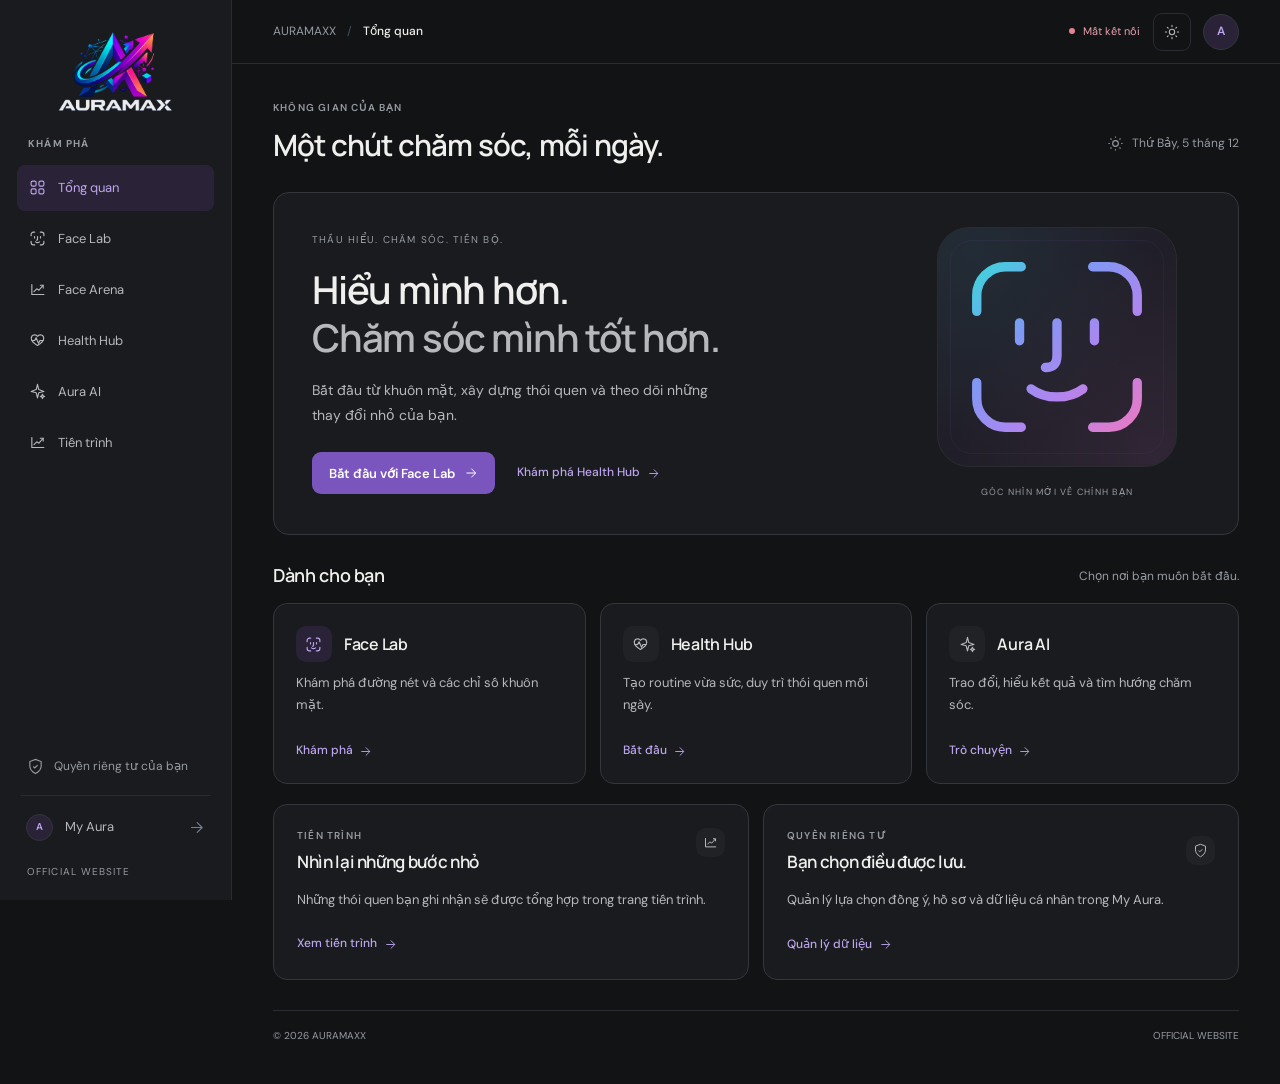
==== frontend/index.html @ caa25e59 "f" ====
<!doctype html>
<html lang="vi">
<head>
  <meta charset="utf-8">
  <meta name="viewport" content="width=device-width, initial-scale=1, viewport-fit=cover">
  <meta name="theme-color" content="#111315">
  <meta name="description" content="AURAMAXX — chăm sóc bản thân, theo nhịp độ của bạn.">
  <title>AURAMAXX · Official Website</title>
  <link rel="icon" type="image/webp" href="assets/auramaxx-logo-transparent.webp">
  <link rel="preconnect" href="https://fonts.googleapis.com">
  <link rel="preconnect" href="https://fonts.gstatic.com" crossorigin>
  <link href="https://fonts.googleapis.com/css2?family=DM+Sans:wght@400;500;600;700&family=Manrope:wght@400;500;600;700;800&display=swap" rel="stylesheet">
  <link rel="stylesheet" href="design-tokens.css">
  <link rel="stylesheet" href="styles.css">
  <link rel="stylesheet" href="themes.css">
  <link rel="stylesheet" href="visionface-native.css">
  <link rel="stylesheet" href="motion.css">
  <link rel="stylesheet" href="arena.css">
  <link rel="stylesheet" href="health-hub.css">
  <link rel="stylesheet" href="my-aura.css">
  <link rel="stylesheet" href="aura-ai.css">
  <link rel="stylesheet" href="face-lab.css">
  <link rel="stylesheet" href="theme.css">
  <link rel="stylesheet" href="brand.css">
  <link rel="stylesheet" href="mobile.css">
  <link rel="stylesheet" href="performance.css">
  <script type="module" src="app.js"></script>
</head>
<body>
  <svg class="icon-library" xmlns="http://www.w3.org/2000/svg" aria-hidden="true">
    <symbol id="i-grid" viewBox="0 0 24 24"><rect x="3" y="3" width="7" height="7" rx="2"/><rect x="14" y="3" width="7" height="7" rx="2"/><rect x="3" y="14" width="7" height="7" rx="2"/><rect x="14" y="14" width="7" height="7" rx="2"/></symbol>
    <symbol id="i-face" viewBox="0 0 24 24"><path d="M3 8V6.2A3.2 3.2 0 0 1 6.2 3H8m8 0h1.8A3.2 3.2 0 0 1 21 6.2V8m0 8v1.8a3.2 3.2 0 0 1-3.2 3.2H16m-8 0H6.2A3.2 3.2 0 0 1 3 17.8V16"/><path d="M7.8 9.3v2m8.4-2v2M12 9.3v3.6c0 1-.4 1.4-1.3 1.4m-1.6 2.4c1.6 1.2 4.2 1.2 5.8 0"/></symbol>
    <symbol id="i-heart" viewBox="0 0 24 24"><path d="M20.8 8.8c0 5.2-8.8 10.2-8.8 10.2S3.2 14 3.2 8.8a4.8 4.8 0 0 1 8.8-2.6 4.8 4.8 0 0 1 8.8 2.6Z"/><path d="M4 12h4l2-4 3.5 8 2-4H20"/></symbol>
    <symbol id="i-spark" viewBox="0 0 24 24"><path d="m12 2 1.8 7.2L21 12l-7.2 1.8L12 21l-1.8-7.2L3 12l7.2-2.8L12 2Z"/><path d="m19 16 .9 2.1L22 19l-2.1.9L19 22l-.9-2.1L16 19l2.1-.9L19 16Z"/></symbol>
    <symbol id="i-chart" viewBox="0 0 24 24"><path d="M4 19V5M4 19h17"/><path d="m7 15 4-4 3 2 6-7"/><path d="M16 6h4v4"/></symbol>
    <symbol id="i-user" viewBox="0 0 24 24"><circle cx="12" cy="8" r="4"/><path d="M4 21c.5-4 3.2-6 8-6s7.5 2 8 6"/></symbol>
    <symbol id="i-arrow" viewBox="0 0 24 24"><path d="M5 12h14M13 5l7 7-7 7"/></symbol>
    <symbol id="i-lock" viewBox="0 0 24 24"><rect x="4" y="10" width="16" height="11" rx="2"/><path d="M8 10V7a4 4 0 1 1 8 0v3M12 14v3"/></symbol>
    <symbol id="i-camera" viewBox="0 0 24 24"><path d="M4 8h3l2-3h6l2 3h3v11H4z"/><circle cx="12" cy="13" r="3.5"/></symbol>
    <symbol id="i-upload" viewBox="0 0 24 24"><path d="M12 16V4m-5 5 5-5 5 5M4 16v4h16v-4"/></symbol>
    <symbol id="i-water" viewBox="0 0 24 24"><path d="M12 3s7 7.4 7 12a7 7 0 0 1-14 0c0-4.6 7-12 7-12Z"/><path d="M9 16a3.5 3.5 0 0 0 3 2"/></symbol>
    <symbol id="i-moon" viewBox="0 0 24 24"><path d="M20.5 15A8.5 8.5 0 0 1 9 3.5 8.5 8.5 0 1 0 20.5 15Z"/><path d="m17 4 .7 1.5L19 6l-1.3.5L17 8l-.7-1.5L15 6l1.3-.5L17 4Z"/></symbol>
    <symbol id="i-plus" viewBox="0 0 24 24"><path d="M12 5v14M5 12h14"/></symbol>
    <symbol id="i-check" viewBox="0 0 24 24"><path d="m5 12 4 4L19 6"/></symbol>
    <symbol id="i-bell" viewBox="0 0 24 24"><path d="M18 9a6 6 0 0 0-12 0c0 7-3 7-3 9h18c0-2-3-2-3-9M10 21h4"/></symbol>
    <symbol id="i-shield" viewBox="0 0 24 24"><path d="M12 22s8-4 8-11V5l-8-3-8 3v6c0 7 8 11 8 11Z"/><path d="m9 12 2 2 4-4"/></symbol>
    <symbol id="i-trash" viewBox="0 0 24 24"><path d="M4 7h16M10 11v6m4-6v6M5 7l1 14h12l1-14M9 7V4h6v3"/></symbol>
    <symbol id="i-leaf" viewBox="0 0 24 24"><path d="M20 4c-8 0-14 3-14 10a6 6 0 0 0 6 6c7 0 10-8 8-16Z"/><path d="M4 21c3-5 7-8 12-11"/></symbol>
    <symbol id="i-menu" viewBox="0 0 24 24"><path d="M4 7h16M4 12h16M4 17h16"/></symbol>
    <symbol id="i-close" viewBox="0 0 24 24"><path d="m6 6 12 12M18 6 6 18"/></symbol>
    <symbol id="i-clock" viewBox="0 0 24 24"><circle cx="12" cy="12" r="9"/><path d="M12 7v5l3 2"/></symbol>
    <symbol id="i-info" viewBox="0 0 24 24"><circle cx="12" cy="12" r="9"/><path d="M12 11v5m0-8h.01"/></symbol>
    <symbol id="i-send" viewBox="0 0 24 24"><path d="m22 2-7 20-4-9-9-4 20-7ZM22 2 11 13"/></symbol>
    <symbol id="i-sun" viewBox="0 0 24 24"><circle cx="12" cy="12" r="4"/><path d="M12 2v2m0 16v2M4.93 4.93l1.42 1.42m11.3 11.3 1.42 1.42M2 12h2m16 0h2M4.93 19.07l1.42-1.42m11.3-11.3 1.42-1.42"/></symbol>
  </svg>

  <div class="app-shell">
    <aside class="sidebar" aria-label="Thanh điều hướng">
      <a class="brand" href="#home" aria-label="AURAMAXX trang chủ"><span class="brand-logo"><img src="assets/auramaxx-logo-transparent.webp" width="1706" height="922" alt="AURAMAXX" decoding="async"></span></a>
      <div class="workspace-label">KHÁM PHÁ</div>
      <nav class="side-nav" aria-label="Điều hướng chính">
        <a class="nav-link" href="#home" data-nav="home"><svg><use href="#i-grid"/></svg><span>Tổng quan</span></a>
        <a class="nav-link" href="#face-lab" data-nav="face-lab"><svg><use href="#i-face"/></svg><span>Face Lab</span></a>
        <a class="nav-link" href="#arena" data-nav="arena"><svg><use href="#i-chart"/></svg><span>Face Arena</span></a>
        <a class="nav-link" href="#health-hub" data-nav="health-hub"><svg><use href="#i-heart"/></svg><span>Health Hub</span></a>
        <a class="nav-link" href="#aura-ai" data-nav="aura-ai"><svg><use href="#i-spark"/></svg><span>Aura AI</span></a>
        <a class="nav-link" href="#progress" data-nav="progress"><svg><use href="#i-chart"/></svg><span>Tiến trình</span></a>
      </nav>
      <div class="sidebar-bottom">
        <a class="sidebar-privacy" href="#my-aura"><svg><use href="#i-shield"/></svg><span>Quyền riêng tư của bạn</span></a>
        <a class="nav-link profile-link" href="#my-aura" data-nav="my-aura"><span class="avatar avatar-small">A</span><span>My Aura</span><svg class="profile-arrow"><use href="#i-arrow"/></svg></a>
        <div class="sidebar-version">OFFICIAL WEBSITE</div>
      </div>
    </aside>

    <div class="main-column">
      <header class="topbar">
        <a class="mobile-brand" href="#home" aria-label="AURAMAXX trang chủ"><img src="assets/auramaxx-logo-transparent.webp" width="1706" height="922" alt="" decoding="async"></a>
        <button class="mobile-menu" id="mobile-menu" type="button" aria-label="Mở menu"><svg><use href="#i-menu"/></svg></button>
        <div class="breadcrumbs"><span>AURAMAXX</span><span class="breadcrumb-slash">/</span><strong id="page-breadcrumb">Tổng quan</strong></div>
        <div class="topbar-actions">
          <div class="api-status" id="api-status" data-state="loading"><span class="status-pulse"></span><span id="api-status-label">Đang kết nối</span></div>
          <button class="icon-button theme-toggle" id="theme-toggle" type="button" aria-label="Chuyển sang giao diện sáng" title="Chuyển giao diện sáng/tối"><svg viewBox="0 0 24 24" aria-hidden="true"><circle cx="12" cy="12" r="4"/><path d="M12 2v2m0 16v2M4.93 4.93l1.42 1.42m11.3 11.3 1.42 1.42M2 12h2m16 0h2M4.93 19.07l1.42-1.42m11.3-11.3 1.42-1.42"/></svg></button>
          <a class="avatar avatar-top" href="#my-aura" aria-label="Mở My Aura">A</a>
        </div>
      </header>

      <main class="page-content" id="main-content">
        <section class="page-view" data-page="home" aria-labelledby="home-title">
          <div class="welcome-row"><div><div class="eyebrow">KHÔNG GIAN CỦA BẠN</div><h1 id="home-title">Một chút chăm sóc, mỗi ngày.</h1></div><div class="date-chip"><svg><use href="#i-sun"/></svg><span id="today-label">Hôm nay</span></div></div>

          <article class="hero-panel">
            <div class="hero-content">
              <div class="hero-kicker">THẤU HIỂU. CHĂM SÓC. TIẾN BỘ.</div>
              <h2>Hiểu mình hơn.<br><span>Chăm sóc mình tốt hơn.</span></h2>
              <p>Bắt đầu từ khuôn mặt, xây dựng thói quen và theo dõi những thay đổi nhỏ của bạn.</p>
              <div class="hero-actions"><button class="button button-primary" data-go="face-lab" type="button">Bắt đầu với Face Lab <svg><use href="#i-arrow"/></svg></button><a class="text-link" href="#health-hub">Khám phá Health Hub <svg><use href="#i-arrow"/></svg></a></div>
            </div>
            <div class="hero-visual" aria-hidden="true">
              <div class="hero-face-stage">
                <svg class="hero-face-art" viewBox="0 0 24 24" width="216" height="216" fill="none" xmlns="http://www.w3.org/2000/svg" focusable="false">
                  <defs>
                    <linearGradient id="hero-face-gradient" x1="3" y1="3" x2="21" y2="21" gradientUnits="userSpaceOnUse">
                      <stop class="face-gradient-cyan"/>
                      <stop class="face-gradient-blue" offset=".34"/>
                      <stop class="face-gradient-violet" offset=".66"/>
                      <stop class="face-gradient-pink" offset="1"/>
                    </linearGradient>
                  </defs>
                  <use href="#i-face" width="24" height="24" stroke="url(#hero-face-gradient)" stroke-width="1.05" stroke-linecap="round" stroke-linejoin="round"/>
                </svg>
              </div>
              <span>GÓC NHÌN MỚI VỀ CHÍNH BẠN</span>
            </div>
          </article>

          <div class="section-row"><h2 class="section-title">Dành cho bạn</h2><span class="section-note">Chọn nơi bạn muốn bắt đầu.</span></div>
          <div class="feature-grid">
            <button class="feature-card face-feature" data-go="face-lab" type="button"><span class="feature-icon"><svg><use href="#i-face"/></svg></span><strong>Face Lab</strong><span class="feature-copy">Khám phá đường nét và các chỉ số khuôn mặt.</span><span class="feature-link">Khám phá <svg><use href="#i-arrow"/></svg></span></button>
            <button class="feature-card health-feature" data-go="health-hub" type="button"><span class="feature-icon"><svg><use href="#i-heart"/></svg></span><strong>Health Hub</strong><span class="feature-copy">Tạo routine vừa sức, duy trì thói quen mỗi ngày.</span><span class="feature-link">Bắt đầu <svg><use href="#i-arrow"/></svg></span></button>
            <button class="feature-card ai-feature" data-go="aura-ai" type="button"><span class="feature-icon"><svg><use href="#i-spark"/></svg></span><strong>Aura AI</strong><span class="feature-copy">Trao đổi, hiểu kết quả và tìm hướng chăm sóc.</span><span class="feature-link">Trò chuyện <svg><use href="#i-arrow"/></svg></span></button>
          </div>



          <div class="bottom-grid"><article class="panel focus-panel"><div class="panel-heading"><div><span class="panel-overline">TIẾN TRÌNH</span><h3>Nhìn lại những bước nhỏ</h3></div><span class="panel-icon"><svg><use href="#i-chart"/></svg></span></div><p>Những thói quen bạn ghi nhận sẽ được tổng hợp trong trang tiến trình.</p><button class="text-link" data-go="progress" type="button">Xem tiến trình <svg><use href="#i-arrow"/></svg></button></article><article class="panel privacy-panel"><div class="panel-heading"><div><span class="panel-overline">QUYỀN RIÊNG TƯ</span><h3>Bạn chọn điều được lưu.</h3></div><span class="panel-icon"><svg><use href="#i-shield"/></svg></span></div><p>Quản lý lựa chọn đồng ý, hồ sơ và dữ liệu cá nhân trong My Aura.</p><button class="text-link" data-go="my-aura" type="button">Quản lý dữ liệu <svg><use href="#i-arrow"/></svg></button></article></div>
          <footer class="page-footer"><span>© <span data-year></span> AURAMAXX</span><span>OFFICIAL WEBSITE</span></footer>
        </section>

        <section class="page-view" data-page="arena" aria-labelledby="arena-title" hidden>
          <div class="arena-loading"><div class="eyebrow">AURA FACE ARENA</div><h1 id="arena-title">Analyze. Compete. Ascend.</h1><p>Đang tải hồ sơ và bảng xếp hạng từ máy chủ…</p></div>
        </section>
        <section class="page-view" data-page="face-lab" aria-labelledby="face-title" hidden>
            <div class="face-initial-loading"><div class="eyebrow">FACE LAB · QUÉT TRỰC TIẾP</div><h1 id="face-title">Đang mở Face Lab…</h1><p>Camera chỉ khởi động sau khi bạn bấm nút và cho phép sử dụng.</p></div>
          </section>
          <section class="page-view" data-page="health-hub" aria-labelledby="health-title" hidden>
          <div class="page-heading-row"><div><div class="eyebrow"><span class="eyebrow-dot"></span> HEALTH HUB · THÓI QUEN CỦA BẠN</div><h1 id="health-title">Thói quen của bạn.</h1><p class="page-lead">Xây dựng lịch chăm sóc, làm theo hướng dẫn và ghi nhận tiến trình ngay trong Health Hub.</p></div><span class="coming-badge"><i></i> ROUTINE & NHẬT KÝ</span></div>
          <div class="health-intro-grid">
            <article class="health-welcome panel routine-welcome"><span class="welcome-icon"><svg><use href="#i-heart"/></svg></span><div><span class="panel-overline">ROUTINE DÀNH CHO BẠN</span><h2>Bắt đầu từ những<br>việc nhỏ, dễ làm.</h2><p>Chọn mức độ phù hợp. Bạn có thể đổi giờ, bỏ qua và điều chỉnh theo cảm nhận của mình.</p><label class="routine-select-label" for="routine-intensity">Mức độ hôm nay</label><select id="routine-intensity" disabled><option value="gentle">Nhẹ nhàng · 3 việc</option><option value="moderate" selected>Vừa sức · 4 việc</option><option value="intensive">Nhiều lựa chọn · 6 việc</option></select><div class="routine-start-actions"><button class="button button-primary" id="routine-generate" type="button" disabled><svg><use href="#i-spark"/></svg> Tạo routine hôm nay</button><button class="button button-outline" id="routine-use-report" type="button" disabled>Dùng số đo Face Lab</button></div><small>Chỉ số đo được lưu khi bạn chọn dùng kết quả. Ảnh và điểm mốc không được lưu trong routine.</small></div><span class="health-decoration-large" aria-hidden="true"></span></article>
            <article class="panel routine-streak"><span class="panel-overline">NHỊP ĐỘ CỦA RIÊNG BẠN</span><div class="routine-streak-number"><span class="habit-icon teal"><svg><use href="#i-spark"/></svg></span><strong id="routine-streak-count">0</strong><span>ngày giữ nhịp</span></div><p>Hoàn thành những việc đang chọn để ghi nhận một ngày. Nghỉ một chút cũng không sao.</p><div id="routine-week" class="routine-week" aria-label="Tiến trình 7 ngày"></div><button class="button button-outline" id="routine-freeze" type="button" disabled>Bảo vệ hôm nay · 2 lượt/tháng</button><small id="routine-freeze-note">Chuỗi và lượt bảo vệ được đồng bộ theo tài khoản.</small></article>
          </div>
          <div class="routine-workspace">
            <article class="panel routine-today"><div class="panel-heading"><div><span class="panel-overline" id="routine-date">HÔM NAY</span><h2>Những việc dành cho bạn</h2></div><span id="routine-progress-label">0 / 0</span></div><progress id="routine-progress-meter" max="1" value="0" aria-label="Tiến độ routine hôm nay"></progress><p class="routine-access" id="routine-access" role="status">Mở Health Hub để tải routine của bạn.</p><div id="routine-task-list" class="routine-task-list"></div><details id="routine-skipped" class="routine-skipped" hidden><summary>Các mục đã bỏ qua hôm nay</summary><div id="routine-skipped-list"></div></details><p class="routine-journal-note">Đánh dấu hoàn thành sẽ ghi một bản ghi vào nhật ký bên dưới. Bỏ dấu hoàn thành sẽ gỡ bản ghi tương ứng.</p></article>
            <aside class="routine-aside"><article class="panel routine-feedback"><span class="panel-overline">ĐIỀU CHỈNH THEO BẠN</span><h2>Tuần này thế nào?</h2><p>Đổi phản hồi để cập nhật lịch. Những mục bạn đã hoàn thành và thêm riêng sẽ được giữ lại.</p><label class="routine-select-label" for="routine-feedback">Cảm nhận của bạn</label><select id="routine-feedback" disabled><option value="too_much">Hơi nhiều · giảm bớt</option><option value="balanced" selected>Vừa sức · giữ nhịp</option><option value="can_more">Có thể thêm một chút</option></select></article><article class="panel routine-report"><span class="panel-overline">KẾT NỐI FACE LAB</span><h2>Bối cảnh từ lần quét</h2><p id="routine-report-summary">Bạn có thể tạo routine cơ bản ngay, hoặc chọn dùng số đo vừa phân tích trong Face Lab.</p><div class="routine-start-actions"><a class="text-link" href="#face-lab">Mở Face Lab <svg><use href="#i-arrow"/></svg></a><button class="text-link" id="routine-clear-report" type="button" hidden>Xóa số đo đã dùng</button></div></article></aside>
          </div>
          <div class="section-row health-section-row"><div><div class="eyebrow">THƯ VIỆN ROUTINE</div><h2 class="section-title">Thêm điều bạn muốn chăm sóc</h2></div><span class="section-note">Có hướng dẫn và lý do gợi ý cho từng mục.</span></div>
          <div class="routine-filters" aria-label="Lọc thư viện"><button type="button" data-routine-filter="all" aria-pressed="true">Tất cả</button><button type="button" data-routine-filter="habit" aria-pressed="false">Thói quen</button><button type="button" data-routine-filter="exercise" aria-pressed="false">Bài tập</button><button type="button" data-routine-filter="posture" aria-pressed="false">Tư thế</button><button type="button" data-routine-filter="skincare" aria-pressed="false">Chăm sóc da</button></div><div id="routine-library" class="routine-library"></div>
          <article class="panel habit-empty routine-journal"><div class="section-row"><div><span class="panel-overline">NHẬT KÝ CHUNG CỦA BẠN</span><h2>Việc đã làm & thói quen tự ghi</h2></div></div><div class="empty-state"><span class="empty-orbit"><svg><use href="#i-heart"/></svg></span><b>Nhật ký đang trống</b><p>Hoàn thành một mục routine hoặc tự ghi nhận thói quen để bắt đầu.</p></div></article>
          <div class="notice-card wellness-notice"><svg><use href="#i-info"/></svg><p>Gợi ý dựa trên mức độ và phản hồi bạn chọn. Số đo từ ảnh chỉ cung cấp bối cảnh tham khảo, không chẩn đoán sức khỏe hay cam kết thay đổi cấu trúc khuôn mặt.</p></div>
        </section>

        <section class="page-view" data-page="aura-ai" aria-labelledby="ai-title" hidden>
          <div class="page-heading-row aura-heading">
            <div><div class="eyebrow"><span class="eyebrow-dot"></span> AURA AI · CÙNG BẠN MỖI NGÀY</div><h1 id="ai-title">Aura AI</h1><p class="page-lead">Cùng tìm hiểu kết quả, giải đáp thắc mắc và chọn cách chăm sóc phù hợp.</p></div>
            <div class="aura-service-actions"><span class="coming-badge aura-status-badge" id="aura-status-badge" data-state="loading" role="status"><i></i><span id="aura-status-label">Đang kiểm tra dịch vụ…</span></span><button class="icon-button" id="chat-reconnect" type="button" aria-label="Kiểm tra lại dịch vụ AI" title="Kiểm tra lại kết nối"><svg viewBox="0 0 24 24"><path d="M20 7v5h-5M4 17v-5h5M6 7a7 7 0 0 1 12-1l2 3M4 15l2 3a7 7 0 0 0 12-1"/></svg></button></div>
          </div>
          <div class="chat-layout">
            <aside class="panel chat-conversations" id="chat-history" aria-label="Lịch sử hội thoại">
              <div class="chat-history-heading"><div><span class="panel-overline">KHÔNG GIAN CỦA BẠN</span><b>Trò chuyện</b></div><svg aria-hidden="true"><use href="#i-spark"/></svg></div>
              <button class="button button-primary chat-new-button" id="chat-new" type="button" disabled><svg><use href="#i-plus"/></svg> Cuộc trò chuyện mới</button>
              <label class="chat-history-search"><svg aria-hidden="true" viewBox="0 0 24 24"><circle cx="10.5" cy="10.5" r="6.5"/><path d="m16 16 5 5"/></svg><input id="chat-history-search" type="search" placeholder="Tìm hội thoại…" aria-label="Tìm kiếm lịch sử hội thoại" autocomplete="off"></label>
              <span class="chat-history-caption">GẦN ĐÂY</span><div class="chat-conversation-list" id="chat-conversation-list"><p class="chat-list-empty">Đang tải lịch sử…</p></div>
              <div class="chat-sidebar-footer"><svg aria-hidden="true"><use href="#i-shield"/></svg><b>Bạn làm chủ cuộc trò chuyện</b><p>Lịch sử thuộc tài khoản của bạn. Bạn có thể xem lại hoặc xóa bất cứ lúc nào.</p><button class="text-link" data-go="my-aura" type="button">Quản lý quyền riêng tư <span aria-hidden="true">↗</span></button></div>
              <button class="chat-clear-history" id="chat-clear-history" type="button" disabled><svg><use href="#i-trash"/></svg> Xóa lịch sử</button>
            </aside>
            <section class="panel chat-panel" aria-label="Khung hội thoại Aura AI"><div class="chat-header"><button class="icon-button chat-history-toggle" id="chat-history-toggle" type="button" aria-label="Mở hoặc đóng lịch sử hội thoại" aria-controls="chat-history" aria-expanded="false"><svg><use href="#i-menu"/></svg></button><div class="ai-avatar"><svg><use href="#i-spark"/></svg></div><div class="chat-header-copy"><b id="chat-current-title">Aura AI</b><span id="chat-connection-state"><i></i> Đang kiểm tra dịch vụ</span></div><span class="chat-header-tag">NGƯỜI BẠN ĐỒNG HÀNH</span><button class="icon-button" id="chat-delete-current" type="button" aria-label="Xóa hội thoại này" title="Xóa hội thoại này" disabled><svg><use href="#i-trash"/></svg></button></div>
              <div class="chat-body" id="chat-body" role="log" aria-label="Tin nhắn trong cuộc trò chuyện" aria-live="polite" aria-relevant="additions text"><div class="chat-welcome">
                <div class="ai-intro-mark"><div class="ai-halo halo-one"></div><div class="ai-halo halo-two"></div><svg><use href="#i-spark"/></svg></div>
                <span class="chat-welcome-eyebrow">MỘT CHÚT QUAN TÂM DÀNH CHO BẠN</span><h2>Chào bạn, mình là Aura.<br><span>Hôm nay bạn muốn bắt đầu từ đâu?</span></h2><p>Cùng tìm một thói quen tốt, hiểu làn da hơn hay đơn giản là dành một chút thời gian cho bản thân.</p>
                <div class="chat-suggestions"><span>MỘT VÀI GỢI Ý CHO BẠN</span><div>
                  <button type="button" data-chat-suggestion="Gợi ý một quy trình chăm sóc da cơ bản cho người mới bắt đầu." disabled><svg><use href="#i-water"/></svg><span><b>Hiểu làn da của mình</b><small>Bắt đầu một routine đơn giản</small></span><span class="chat-suggestion-arrow" aria-hidden="true">↗</span></button>
                  <button type="button" data-chat-suggestion="Giúp mình lên lịch tập vận động nhẹ nhàng cho người mới." disabled><svg><use href="#i-heart"/></svg><span><b>Vận động vừa sức</b><small>Một kế hoạch phù hợp với bạn</small></span><span class="chat-suggestion-arrow" aria-hidden="true">↗</span></button>
                  <button type="button" data-chat-suggestion="Gợi ý một bữa ăn cân bằng, dễ chuẩn bị." disabled><svg><use href="#i-leaf"/></svg><span><b>Ăn uống cân bằng</b><small>Ý tưởng cho bữa ăn mỗi ngày</small></span><span class="chat-suggestion-arrow" aria-hidden="true">↗</span></button>
                  <button type="button" data-chat-suggestion="Mình muốn hiểu các chỉ số Face Lab. Bạn có thể giải thích ý nghĩa và giới hạn của các phép đo không?" disabled><svg><use href="#i-face"/></svg><span><b>Khám phá Face Lab</b><small>Hiểu ý nghĩa các chỉ số của bạn</small></span><span class="chat-suggestion-arrow" aria-hidden="true">↗</span></button>
                </div></div>
              </div></div>
              <div class="chat-access-notice" id="chat-access-notice" role="status" hidden></div>
              <form class="chat-composer" id="chat-form"><textarea id="chat-input" rows="2" maxlength="4000" placeholder="Chia sẻ câu hỏi của bạn với Aura…" aria-label="Tin nhắn cho Aura AI" aria-describedby="chat-composer-hint" disabled></textarea><div class="chat-composer-actions"><span id="chat-composer-hint">Enter để gửi <span aria-hidden="true">·</span> Shift + Enter xuống dòng</span><div><span class="chat-character-count" id="chat-character-count">0 / 4.000</span><button class="button button-outline chat-stop-button" id="chat-stop" type="button" hidden>Dừng trả lời</button><button class="send-button" id="chat-send" type="submit" disabled aria-label="Gửi tin nhắn"><svg><use href="#i-send"/></svg></button></div></div></form><div class="chat-footnote"><svg><use href="#i-shield"/></svg><span>Aura có thể mắc lỗi. Tin nhắn được gửi tới dịch vụ AI và lưu khi bạn đồng ý; ảnh và dữ liệu hồ sơ không được tự động đính kèm.</span></div>
            </section>
          </div>
        </section>

        <section class="page-view" data-page="progress" aria-labelledby="progress-title" hidden>
          <div class="page-heading-row"><div><div class="eyebrow"><span class="eyebrow-dot"></span> TIẾN TRÌNH · NHỊP ĐỘ CỦA BẠN</div><h1 id="progress-title">Tiến trình của bạn.</h1><p class="page-lead">Xem lại hành trình từ những dữ liệu bạn chủ động chia sẻ.</p></div><span class="range-chip"><svg><use href="#i-clock"/></svg> Toàn bộ hành trình</span></div><article class="panel progress-empty-panel"><div class="empty-state"><span class="empty-orbit"><svg><use href="#i-chart"/></svg></span><b>Hành trình của bạn bắt đầu từ đây</b><p>Chưa có bản ghi để tạo biểu đồ. Khi bạn tự nguyện ghi nhận dữ liệu, tiến trình sẽ được hiển thị tại đây.</p><button class="button button-outline" data-go="health-hub" type="button">Khám phá Health Hub <svg><use href="#i-arrow"/></svg></button></div></article><div class="progress-note"><svg><use href="#i-shield"/></svg><span>Biểu đồ chỉ dùng dữ liệu thật của bạn. Không có mục tiêu mặc định hoặc so sánh với người khác.</span></div>
        </section>

        <section class="page-view" data-page="my-aura" aria-labelledby="aura-title" hidden>
          <div class="page-heading-row"><div><div class="eyebrow"><span class="eyebrow-dot"></span> MY AURA · CÀI ĐẶT</div><h1 id="aura-title">Hồ sơ & tùy chọn</h1><p class="page-lead">Chăm chút hồ sơ, tùy chỉnh trải nghiệm và làm chủ dữ liệu cá nhân.</p></div><span class="coming-badge"><i></i> PHIÊN KHÁCH</span></div>
          <div class="profile-layout">
            <aside class="aura-sidebar">
              <article class="panel profile-card">
                <div class="profile-avatar" id="aura-profile-avatar" aria-hidden="true">A</div><span class="panel-overline">HỒ SƠ CÁ NHÂN</span><h2>Chưa đăng nhập</h2><p>Đăng nhập để đồng bộ hồ sơ và các lựa chọn riêng tư.</p>
                <span class="aura-role" id="aura-role" hidden></span><p class="aura-member-since" id="aura-member-since" hidden></p>
                <div class="profile-auth-actions"><button class="button button-primary" type="button" data-auth-open="login">Đăng nhập</button><button class="button button-outline" type="button" data-auth-open="register">Tạo tài khoản</button><button class="button button-outline" type="button" id="logout-button" hidden>Đăng xuất</button></div>
                <div class="unified-account-links" hidden><a class="button button-outline" href="/manage" data-unified-admin hidden>Mở trang quản trị</a></div>
                <a class="text-link" href="/admin-login.html" data-admin-signin>Đăng nhập quản trị</a>
                <div class="profile-divider"></div><div class="profile-status"><span><i></i> Phiên khách</span><span>Các lựa chọn riêng tư cần đăng nhập</span></div>
              </article>
              <nav class="panel aura-settings-nav" aria-label="Các mục cài đặt"><a href="#aura-profile" data-settings-anchor="aura-profile"><svg><use href="#i-user"/></svg> Hồ sơ</a><a href="#aura-appearance" data-settings-anchor="aura-appearance"><svg><use href="#i-spark"/></svg> Giao diện</a><a href="#aura-security" data-settings-anchor="aura-security"><svg><use href="#i-lock"/></svg> Bảo mật</a><a href="#aura-privacy" data-settings-anchor="aura-privacy"><svg><use href="#i-shield"/></svg> Quyền riêng tư</a><a href="#aura-data" data-settings-anchor="aura-data"><svg><use href="#i-chart"/></svg> Dữ liệu cá nhân</a></nav>
            </aside>
            <div class="privacy-settings aura-settings-content">
              <div class="aura-account-notice" id="aura-account-notice" role="status">Đăng nhập để chỉnh sửa hồ sơ, bảo mật và dữ liệu. Bạn vẫn có thể tùy chỉnh giao diện bên dưới.</div>
              <article class="panel aura-settings-panel" id="aura-profile" aria-labelledby="aura-profile-title"><div class="aura-section-heading"><span class="settings-icon"><svg><use href="#i-user"/></svg></span><div><span class="panel-overline">01 · HỒ SƠ</span><h3 id="aura-profile-title">Một chút về bạn</h3><p>Tên hiển thị dùng cho tài khoản của bạn. Biệt danh Arena được quản lý tại Arena.</p></div></div>
                <form id="aura-profile-form"><fieldset data-account-control disabled><div class="aura-fields"><div><label class="form-label" for="aura-display-name">Tên hiển thị</label><input class="form-input" id="aura-display-name" name="display_name" autocomplete="nickname" maxlength="120" required placeholder="Bạn muốn được gọi là gì?"></div><div><label class="form-label" for="aura-login-id" id="aura-login-label">Email đăng nhập</label><input class="form-input" id="aura-login-id" readonly aria-describedby="aura-login-hint" placeholder="Chưa đăng nhập"><small id="aura-login-hint">Thông tin đăng nhập chỉ dùng để xem tại đây.</small></div></div><div class="aura-form-footer"><p class="form-status" id="aura-profile-status" role="status" hidden></p><button class="button button-primary" type="submit">Lưu hồ sơ</button></div></fieldset></form>
              </article>
              <article class="panel aura-settings-panel" id="aura-appearance" aria-labelledby="aura-appearance-title"><div class="aura-section-heading"><span class="settings-icon"><svg><use href="#i-spark"/></svg></span><div><span class="panel-overline">02 · GIAO DIỆN</span><h3 id="aura-appearance-title">Dễ chịu trong từng lần mở</h3><p>Các lựa chọn này được lưu trên trình duyệt hiện tại.</p></div></div>
                <fieldset class="aura-theme-options"><legend>Chế độ hiển thị</legend><label class="aura-theme-choice"><input type="radio" name="aura-theme" value="light"><span class="aura-theme-preview preview-light"><i></i><i></i><i></i></span><span>Sáng</span></label><label class="aura-theme-choice"><input type="radio" name="aura-theme" value="dark"><span class="aura-theme-preview preview-dark"><i></i><i></i><i></i></span><span>Tối</span></label><label class="aura-theme-choice"><input type="radio" name="aura-theme" value="system"><span class="aura-theme-preview preview-system"><i></i><i></i><i></i></span><span>Theo hệ thống</span></label></fieldset>
                <div class="aura-control-row"><div><label for="aura-reduce-motion"><b>Giảm chuyển động</b></label><p>Hạn chế hiệu ứng và cuộn mượt. Luôn tôn trọng lựa chọn giảm chuyển động của hệ thống.</p></div><label class="switch-control"><input id="aura-reduce-motion" type="checkbox" aria-label="Giảm chuyển động"><span class="switch-track"></span></label></div>
                <div class="aura-control-row aura-performance-row"><div><label for="aura-performance-mode"><b>Chế độ hoạt động</b></label><p>Tự điều chỉnh theo độ mượt của máy, hoặc ưu tiên nhẹ máy và chất lượng ảnh. Lựa chọn được nhớ trên trình duyệt này.</p></div><select class="form-input" id="aura-performance-mode" data-performance-mode-select><option value="auto">Tự động</option><option value="economy">Tiết kiệm</option><option value="balanced">Cân bằng</option><option value="quality">Chất lượng cao</option></select></div>
              </article>
              <article class="panel aura-settings-panel" id="aura-security" aria-labelledby="aura-security-title"><div class="aura-section-heading"><span class="settings-icon"><svg><use href="#i-lock"/></svg></span><div><span class="panel-overline">03 · BẢO MẬT</span><h3 id="aura-security-title">Giữ tài khoản trong tầm tay</h3><p>Đổi mật khẩu sẽ đăng xuất tất cả phiên, bao gồm phiên hiện tại.</p></div></div>
                <details class="aura-password-details"><summary>Đổi mật khẩu <span aria-hidden="true">＋</span></summary><form id="aura-password-form"><fieldset data-account-control disabled><label class="form-label" for="aura-current-password">Mật khẩu hiện tại</label><input class="form-input" id="aura-current-password" type="password" autocomplete="current-password" maxlength="128" required><div class="aura-fields"><div><label class="form-label" for="aura-new-password">Mật khẩu mới</label><input class="form-input" id="aura-new-password" type="password" autocomplete="new-password" minlength="12" maxlength="128" required><small>Từ 12 đến 128 ký tự, khác mật khẩu hiện tại.</small></div><div><label class="form-label" for="aura-confirm-password">Nhập lại mật khẩu mới</label><input class="form-input" id="aura-confirm-password" type="password" autocomplete="new-password" minlength="12" maxlength="128" required></div></div><label class="aura-check-label"><input id="aura-show-password" type="checkbox"> Hiện mật khẩu</label><p class="form-status" id="aura-password-status" role="alert" hidden></p><button class="button button-primary" type="submit">Đổi mật khẩu và đăng xuất</button></fieldset></form></details>
                <div class="aura-subheading"><div><h4>Phiên đăng nhập đang hoạt động</h4><p>Kiểm tra và kết thúc những phiên bạn không còn sử dụng.</p></div><button class="button button-outline button-small" id="aura-revoke-others" type="button" disabled>Đăng xuất phiên khác</button></div><div id="aura-session-list" class="aura-session-list" aria-live="polite"><p class="aura-empty">Đăng nhập để xem các phiên của bạn.</p></div>
              </article>
              <article class="panel settings-panel aura-settings-panel consent-controls" id="aura-privacy" aria-labelledby="consent-controls-title"><div class="aura-section-heading"><span class="settings-icon"><svg><use href="#i-shield"/></svg></span><div><span class="panel-overline">04 · QUYỀN RIÊNG TƯ</span><h3 id="consent-controls-title">Chỉ chia sẻ điều bạn chọn</h3><p>Từng quyền được lưu theo tài khoản. Bạn có thể thu hồi bất kỳ lúc nào.</p></div></div><div id="aura-consent-list"></div><p class="consent-saving" id="consent-saving" role="status" hidden></p></article>
              <article class="panel data-control-panel aura-settings-panel" id="aura-data" aria-labelledby="aura-data-title"><div class="aura-section-heading"><span class="settings-icon"><svg><use href="#i-chart"/></svg></span><div><span class="panel-overline">05 · DỮ LIỆU CÁ NHÂN</span><h3 id="aura-data-title">Dữ liệu của bạn, bạn quyết định</h3><p>Lưu một bản sao trước khi thay đổi hoặc xóa tài khoản.</p></div></div><div class="aura-control-row"><div><b>Tải bản sao dữ liệu</b><p>Hồ sơ, quyền đã chọn, nhật ký, routine, hội thoại AI, lịch sử Arena và danh sách hồ sơ khuôn mặt dưới dạng JSON. Không bao gồm mật khẩu, mã phiên, ảnh gốc hay mẫu nhận diện.</p></div><button class="button button-outline" id="aura-export" type="button" disabled>Tải dữ liệu</button></div><div class="aura-danger-zone"><div><h4>Xóa tài khoản</h4><p>Xóa tài khoản cùng dữ liệu liên quan. Thao tác này không thể hoàn tác.</p><p id="aura-admin-delete-note" hidden>Tài khoản quản trị được quản lý tại trang quản trị.</p></div><button class="button button-danger" id="open-delete-dialog" type="button" hidden>Xóa tài khoản của tôi</button></div><p class="form-status" id="aura-data-status" role="status" hidden></p></article>
            </div>
          </div><div class="privacy-footnote"><svg><use href="#i-lock"/></svg><span>Cài đặt tài khoản được đồng bộ. Giao diện chỉ áp dụng trên trình duyệt này.</span></div>
        </section>
      </main>
    </div>
  </div>

  <dialog class="modal" id="delete-dialog" aria-labelledby="delete-title">
    <form class="modal-card" id="delete-form" novalidate>
      <div class="modal-heading"><span class="modal-mark danger-mark"><svg><use href="#i-trash"/></svg></span><button class="icon-button" id="close-delete" type="button" aria-label="Đóng"><svg><use href="#i-close"/></svg></button></div>
      <div class="eyebrow">THAO TÁC KHÔNG THỂ HOÀN TÁC</div><h2 id="delete-title">Xóa tài khoản?</h2>
      <p class="modal-description">Tài khoản, nhật ký, routine, hội thoại AI, dữ liệu Arena và hồ sơ khuôn mặt thuộc tài khoản sẽ bị xóa. Bạn không thể hoàn tác. Hãy nhập mật khẩu và từ <b>DELETE</b> để xác nhận.</p>
      <label class="form-label" for="delete-password">Mật khẩu</label><input class="form-input" id="delete-password" type="password" autocomplete="current-password" required>
      <label class="form-label" for="delete-confirm">Nhập DELETE để xác nhận</label><input class="form-input" id="delete-confirm" autocomplete="off" required>
      <p class="form-status" id="delete-status" role="alert" hidden></p>
      <button class="button button-danger modal-submit" type="submit">Xóa tài khoản của tôi</button>
    </form>
  </dialog>

  <dialog class="modal" id="aura-confirm-dialog" aria-labelledby="aura-confirm-title" aria-describedby="aura-confirm-description"><form class="modal-card" method="dialog"><div class="eyebrow">XÁC NHẬN THAY ĐỔI</div><h2 id="aura-confirm-title">Thu hồi quyền?</h2><p class="modal-description" id="aura-confirm-description"></p><div class="aura-dialog-actions"><button class="button button-outline" value="cancel" autofocus>Giữ nguyên</button><button class="button button-danger" value="confirm" id="aura-confirm-action">Thu hồi quyền</button></div></form></dialog>

  <nav class="mobile-nav" aria-label="Điều hướng nhanh">
    <a href="#home" data-nav="home"><svg><use href="#i-grid"/></svg><span>Tổng quan</span></a>
    <a href="#face-lab" data-nav="face-lab"><svg><use href="#i-face"/></svg><span>Face Lab</span></a>
    <a href="#health-hub" data-nav="health-hub"><svg><use href="#i-heart"/></svg><span>Sức khỏe</span></a>
    <a href="#aura-ai" data-nav="aura-ai"><svg><use href="#i-spark"/></svg><span>Aura AI</span></a>
    <button class="mobile-more-toggle" id="mobile-more-toggle" type="button" aria-haspopup="dialog" aria-controls="mobile-more-dialog" aria-expanded="false"><svg><use href="#i-menu"/></svg><span>Thêm</span></button>
  </nav>
  <dialog class="mobile-more-dialog" id="mobile-more-dialog" aria-labelledby="mobile-more-title">
    <div class="mobile-more-heading"><div><span class="panel-overline">KHÔNG GIAN CỦA BẠN</span><h2 id="mobile-more-title">Khám phá thêm</h2></div><button class="icon-button" id="mobile-more-close" type="button" aria-label="Đóng menu"><svg><use href="#i-close"/></svg></button></div>
    <nav class="mobile-more-links" aria-label="Các trang khác"><a href="#my-aura" data-nav="my-aura"><svg><use href="#i-user"/></svg><span><b>My Aura</b><small>Tài khoản, giao diện và quyền riêng tư</small></span><i aria-hidden="true">›</i></a><a href="#progress" data-nav="progress"><svg><use href="#i-chart"/></svg><span><b>Tiến trình</b><small>Xem lại những thay đổi của bạn</small></span><i aria-hidden="true">›</i></a><a href="#arena" data-nav="arena"><svg><use href="#i-face"/></svg><span><b>Face Arena</b><small>Khám phá đối thủ và lịch sử luyện tập</small></span><i aria-hidden="true">›</i></a></nav>
  </dialog>
  <div class="toast-region" id="toast-region" aria-live="polite" aria-atomic="true"></div>
</body>
</html>
---- frontend/design-tokens.css ----
/* AURAMAXX design tokens. Chỉnh các giá trị ở đây để đổi diện mạo toàn website. */
:root {
  color-scheme: dark;

  /* Palette */
  --color-background: #111315;
  --color-surface: #191b1e;
  --color-surface-raised: #202226;
  --color-surface-high: #282b30;
  --color-border: #33363c;
  --color-border-subtle: #292c31;
  --color-primary: #7955bd;
  --color-primary-hover: #bda5ed;
  --color-primary-soft: #2a2338;
  --color-secondary: #8bbcb5;
  --color-success: #89c5a9;
  --color-warning: #d5bd85;
  --color-danger: #e6a0ab;
  --color-text: #efefed;
  --color-text-muted: #b6b8bc;
  --color-text-subtle: #979ba2;

  /* Typography */
  --font-family: 'DM Sans', Inter, 'Segoe UI', sans-serif;
  --font-family-display: 'Manrope', var(--font-family);
  --font-size-base: 15px;
  --line-height-base: 1.62;
  --font-weight-normal: 400;
  --font-weight-medium: 600;
  --font-weight-bold: 700;

  /* Layout and component shape */
  --sidebar-width: 232px;
  --content-max-width: 1240px;
  --content-gutter: clamp(20px, 3.2vw, 48px);
  --space-1: 4px;
  --space-2: 8px;
  --space-3: 12px;
  --space-4: 16px;
  --space-5: 24px;
  --space-6: 32px;
  --radius-small: 8px;
  --radius-medium: 12px;
  --radius-large: 16px;
  --border-radius: 14px;
  --shadow-card: 0 1px 2px #00000014;
  --shadow: var(--shadow-card);
  --motion-fast: 160ms;
  --motion-normal: 220ms;

  /* Compatibility aliases used by the existing page styles. */
  --bg: var(--color-background);
  --surface: var(--color-surface);
  --surface-2: var(--color-surface-raised);
  --surface-3: var(--color-surface-high);
  --line: var(--color-border);
  --line-soft: var(--color-border-subtle);
  --blue: var(--color-primary);
  --blue-hi: #bda5ed;
  --blue-soft: var(--color-primary-soft);
  --text: var(--color-text);
  --muted: var(--color-text-muted);
  --subtle: var(--color-text-subtle);
  --teal: var(--color-secondary);
  --green: var(--color-success);
  --violet: #bda5ed;
  --sans: var(--font-family);
  --display: var(--font-family-display);
  --sidebar: var(--sidebar-width);
  --radius: var(--border-radius);
}

/* Theme mới có thể bổ sung bằng một selector [data-theme="ten-theme"]. */
:root[data-theme="light"] {
  color-scheme: light;
  --color-background: #f6f6f3;
  --color-surface: #ffffff;
  --color-surface-raised: #f1f2ef;
  --color-surface-high: #e9ebe6;
  --color-border: #dfe1da;
  --color-border-subtle: #e9eae4;
  --color-text: #25272b;
  --color-text-muted: #5b6068;
  --color-text-subtle: #6c7179;
  --color-primary: #7045ae;
  --color-primary-hover: #65409d;
  --color-primary-soft: #eee8f5;
  --color-secondary: #357b70;
  --color-success: #347c59;
  --color-warning: #8c6b25;
  --color-danger: #ac4156;
  --blue-hi: #65409d;
  --violet: #65409d;
  --shadow-card: 0 1px 2px #25272b06;
}
---- frontend/styles.css ----
*{box-sizing:border-box}html{min-width:320px;scroll-behavior:smooth;scroll-padding-top:90px}body{margin:0;background:var(--bg);color:var(--text);font-family:var(--sans);font-size:14px;line-height:1.55;-webkit-font-smoothing:antialiased}button,input,textarea{font:inherit}button,a{-webkit-tap-highlight-color:transparent}button{color:inherit}a{color:inherit;text-decoration:none}.icon-library{position:absolute;width:0;height:0;overflow:hidden}.app-shell{min-height:100vh}.sidebar{width:var(--sidebar);position:fixed;inset:0 auto 0 0;background:#11151e;border-right:1px solid #222a38;padding:27px 17px 18px;display:flex;flex-direction:column;z-index:20}.brand{height:38px;display:flex;align-items:center;gap:11px;padding:0 9px}.brand-symbol{width:31px;height:31px;border:1px solid #4b83ee;border-radius:10px;display:grid;place-items:center;color:#f4f8ff;font:800 17px var(--display);position:relative;background:linear-gradient(145deg,#3478f64d,#3478f612);box-shadow:inset 0 0 16px #3478f629}.brand-symbol span{position:absolute;width:5px;height:5px;background:var(--blue-hi);right:-2px;top:0;border-radius:50%;box-shadow:0 0 12px #5790ff}.brand-word{font:800 13px var(--display);letter-spacing:1.2px}.brand-word span{color:#a9b6ce;font-weight:500}.workspace-label{font-size:9px;color:#6e7b90;letter-spacing:1.35px;font-weight:700;padding:0 11px;margin:43px 0 12px}.side-nav{display:grid;gap:5px}.nav-link{height:44px;border:1px solid transparent;border-radius:10px;padding:0 11px;display:flex;align-items:center;gap:12px;color:#98a5ba;font-size:12px;transition:background .18s,color .18s,border-color .18s}.nav-link svg,.profile-arrow{width:17px;height:17px;fill:none;stroke:currentColor;stroke-width:1.6;stroke-linecap:round;stroke-linejoin:round;flex:none}.nav-link:hover{background:#1a2030;color:#e9eef8}.nav-link.active{background:#19243a;color:#edf4ff;border-color:#2a3d60;box-shadow:inset 2px 0 0 var(--blue)}.nav-link.active svg{color:#70a0ff}.nav-new,.nav-lock{margin-left:auto;font-style:normal;font-size:8px;letter-spacing:.6px;color:#7e9ee1;background:#1e2d49;padding:3px 6px;border-radius:5px}.nav-lock{color:#8994a7;background:#202634}.sidebar-bottom{margin-top:auto}.sidebar-private{border:1px solid #273143;background:#171d29;border-radius:11px;display:flex;gap:10px;align-items:center;padding:11px 10px;margin:0 2px 18px}.sidebar-private>svg{width:19px;height:19px;stroke:#78a3ff;fill:none;stroke-width:1.5;flex:none}.sidebar-private b,.sidebar-private span{display:block}.sidebar-private b{font-size:10px;font-weight:600}.sidebar-private span{font-size:9px;color:#8290a6;margin-top:2px}.profile-link{height:50px;border-top:1px solid #252d3b;border-radius:0;padding:13px 5px 2px;margin:0 3px}.avatar{display:grid;place-items:center;border-radius:50%;background:linear-gradient(145deg,#4c8aff,#314a7a);color:#fff;border:1px solid #84aaff;font-weight:700}.avatar-small{width:27px;height:27px;font-size:10px}.profile-arrow{width:14px;height:14px;margin-left:auto;transform:rotate(0deg);color:#718097}.sidebar-version{font-size:8px;letter-spacing:1px;color:#566276;padding:12px 7px 0}.main-column{margin-left:var(--sidebar);min-height:100vh}.topbar{height:66px;position:sticky;top:0;z-index:15;display:flex;align-items:center;justify-content:space-between;padding:0 42px;border-bottom:1px solid #222a38;background:#10131be9;backdrop-filter:blur(16px)}.breadcrumbs{display:flex;align-items:center;gap:11px;font-size:11px;color:#78859a}.breadcrumbs strong{color:#e5eaf3;font-weight:600}.breadcrumb-slash{color:#465166}.topbar-actions{display:flex;align-items:center;gap:17px}.api-status{display:flex;align-items:center;gap:8px;border:1px solid #293344;border-radius:20px;padding:6px 10px;font-size:9px;color:#96a3b8}.api-status[data-state=online]{color:#9dd8bd;border-color:#245240;background:#14261f}.api-status[data-state=offline]{color:#efb0b7;border-color:#51323a;background:#271a20}.status-pulse{width:6px;height:6px;background:#8593a9;border-radius:50%}.api-status[data-state=online] .status-pulse{background:#55cf99;box-shadow:0 0 9px #55cf99}.api-status[data-state=offline] .status-pulse{background:#e58491}.icon-button{width:34px;height:34px;border-radius:10px;border:1px solid #293243;background:#171c27;color:#92a0b6;display:grid;place-items:center;cursor:pointer;transition:.2s}.icon-button:hover{color:white;border-color:#3d4a60;background:#202735}.icon-button svg{width:16px;height:16px;fill:none;stroke:currentColor;stroke-width:1.6;stroke-linecap:round;stroke-linejoin:round}.notification-button{position:relative}.notification-button>i{position:absolute;right:7px;top:7px;width:5px;height:5px;border-radius:50%;background:var(--blue-hi);box-shadow:0 0 7px var(--blue)}.avatar-top{width:31px;height:31px;font-size:10px}.mobile-menu{display:none}.page-content{max-width:1510px;margin:0 auto;padding:37px 42px 40px}.page-view[hidden]{display:none}.page-view{animation:page-in .28s ease both}@keyframes page-in{from{opacity:.45;transform:translateY(5px)}to{opacity:1;transform:translateY(0)}}.welcome-row,.page-heading-row{display:flex;align-items:flex-end;justify-content:space-between;gap:24px;margin:0 0 25px}.eyebrow,.panel-overline{display:flex;align-items:center;gap:8px;color:#8795ab;letter-spacing:1.25px;font-size:9px;font-weight:700}.eyebrow-dot{width:6px;height:6px;border-radius:50%;background:var(--blue-hi);box-shadow:0 0 10px #3478f6a8}.welcome-row h1,.page-heading-row h1{font:600 35px/1.19 var(--display);letter-spacing:-1.5px;margin:13px 0 9px}.welcome-row h1 span,.page-heading-row h1 span{color:#aab7ca}.page-lead{font-size:12px;color:#8793a7;margin:0;max-width:570px}.date-chip,.range-chip{display:flex;align-items:center;gap:8px;color:#aebbd0;font-size:10px;border:1px solid #2b3546;background:#161b26;border-radius:9px;padding:9px 12px;margin-bottom:3px;white-space:nowrap}.date-chip svg,.range-chip svg{width:14px;height:14px;stroke:var(--blue-hi);fill:none;stroke-width:1.6}.hero-panel{min-height:294px;border:1px solid #283958;border-radius:var(--radius);background:radial-gradient(ellipse at 83% 53%,#1d3c7055 0,transparent 38%),linear-gradient(116deg,#171e2b 0%,#151b27 56%,#131c2b 100%);position:relative;overflow:hidden;padding:31px 35px;margin-bottom:34px;box-shadow:var(--shadow)}.hero-panel:after{content:'';position:absolute;inset:0;background:linear-gradient(100deg,transparent 45%,#3378f609 80%);pointer-events:none}.hero-content{position:relative;z-index:3;max-width:490px}.hero-kicker{font-size:8px;letter-spacing:1.7px;color:#93a5c3;display:flex;align-items:center;gap:8px}.sparkle-pip{font-size:15px;color:#78a2ff}.hero-content h2{font:600 27px/1.25 var(--display);letter-spacing:-.8px;margin:18px 0 9px}.hero-content p{font-size:11px;line-height:1.8;color:#9aa8bd;max-width:385px;margin:0 0 20px}.button{min-height:37px;border-radius:8px;padding:0 14px;display:inline-flex;align-items:center;justify-content:center;gap:9px;font-size:10px;font-weight:600;border:1px solid transparent;cursor:pointer;transition:transform .18s,background .18s,border-color .18s,color .18s}.button:hover:not(:disabled){transform:translateY(-1px)}.button svg{width:14px;height:14px;stroke:currentColor;fill:none;stroke-width:1.7;stroke-linecap:round;stroke-linejoin:round}.button-primary{background:var(--blue);color:#fff;box-shadow:0 5px 20px #3478f63b}.button-primary:hover{background:#4585ff}.button-outline{background:#171e2b;border-color:#34425b;color:#d3deef}.button-outline:hover{border-color:#5885d9;background:#1b2941}.button-disabled,.button:disabled{background:#202633;border-color:#2c3444;color:#68758a;cursor:not-allowed}.hero-caption{position:absolute;left:35px;bottom:18px;display:flex;align-items:center;gap:10px;font-size:8px;letter-spacing:1.25px;color:#65758e}.hero-caption>span:first-child{color:#9caecb}.caption-line{width:33px;height:1px;background:#49618b}.section-row{display:flex;align-items:flex-end;justify-content:space-between;margin-bottom:15px}.section-title{font:600 17px var(--display);letter-spacing:-.4px;margin:6px 0 0}.section-note{font-size:9px;color:#728097}.feature-grid{display:grid;grid-template-columns:repeat(3,minmax(0,1fr));gap:13px}.feature-card{min-height:195px;text-align:left;position:relative;overflow:hidden;border:1px solid #293345;border-radius:14px;background:linear-gradient(145deg,#1b2130,#171b25 80%);padding:17px;display:flex;flex-direction:column;align-items:flex-start;cursor:pointer;transition:transform .2s,border-color .2s,background .2s}.feature-card:hover{transform:translateY(-3px);border-color:#3b5378;background:linear-gradient(145deg,#202a3c,#181d28 80%)}.feature-icon{width:33px;height:33px;border:1px solid #35517c;border-radius:9px;background:#1b2b48;color:#80a8ff;display:grid;place-items:center;margin-bottom:14px;position:relative;z-index:1}.feature-icon svg,.habit-icon svg,.welcome-icon svg{width:17px;height:17px;fill:none;stroke:currentColor;stroke-width:1.6;stroke-linecap:round;stroke-linejoin:round}.feature-tag{position:absolute;right:15px;top:19px;color:#65738a;font-size:8px;letter-spacing:1px}.feature-card strong{font:600 14px var(--display);margin-bottom:5px;position:relative;z-index:1}.feature-copy{font-size:10px;color:#8794a8;line-height:1.65;max-width:255px;position:relative;z-index:1}.feature-link{display:flex;align-items:center;gap:6px;color:#8bb0ff;font-size:9px;font-weight:600;margin-top:auto;padding-top:13px;position:relative;z-index:1}.feature-link svg,.text-link svg{width:13px;height:13px;fill:none;stroke:currentColor;stroke-width:1.7;stroke-linecap:round;stroke-linejoin:round}.health-feature .feature-icon{background:#1a2b31;border-color:#31504e;color:#75d5cb}.health-feature .feature-link{color:#78d9d1}.ai-feature .feature-icon{background:#26233b;border-color:#514678;color:#b8a3ff}.ai-feature .feature-link{color:#b9a8ff}.feature-decoration{position:absolute;width:110px;height:110px;right:-31px;bottom:-41px;border-radius:50%;border:1px solid #5484e318;box-shadow:0 0 0 14px #5484e308,0 0 0 29px #5484e306}.health-decoration{border-color:#69d9cf1b;box-shadow:0 0 0 14px #69d9cf07,0 0 0 29px #69d9cf05}.ai-decoration{border-color:#a590ff1d;box-shadow:0 0 0 14px #a590ff08,0 0 0 29px #a590ff06}.bottom-grid{display:grid;grid-template-columns:1.25fr .75fr;gap:13px;margin-top:14px}.panel{border:1px solid #293345;border-radius:14px;background:linear-gradient(145deg,#1a202c,#171b25);padding:19px}.focus-panel,.privacy-panel{min-height:195px;position:relative;overflow:hidden}.panel-heading{display:flex;align-items:flex-start;justify-content:space-between;gap:10px}.panel-overline{font-size:8px;letter-spacing:1.15px;color:#78869c}.panel-heading h3,.privacy-panel h3{font:600 14px var(--display);margin:6px 0 0;letter-spacing:-.2px}.panel-icon{display:grid;place-items:center;width:29px;height:29px;border-radius:8px;background:#1c2b3c;color:#72d3c5}.panel-icon svg{width:15px;height:15px;fill:none;stroke:currentColor;stroke-width:1.6}.empty-state{display:flex;flex-direction:column;align-items:center;text-align:center;padding:24px 18px}.compact-empty{flex-direction:row;text-align:left;gap:12px;padding:17px 0}.empty-orbit{width:38px;height:38px;border:1px solid #344258;background:#1a2433;border-radius:50%;display:grid;place-items:center;color:#85a9ef;flex:none}.empty-orbit svg{width:16px;height:16px;fill:none;stroke:currentColor;stroke-width:1.5;stroke-linecap:round;stroke-linejoin:round}.empty-state b{font-size:10px;font-weight:600}.empty-state p{font-size:9px;line-height:1.7;color:#8693a7;max-width:350px;margin:4px 0 0}.text-link{border:0;background:transparent;color:#8eb2ff;font-size:9px;font-weight:600;display:inline-flex;align-items:center;gap:7px;padding:0;cursor:pointer}.text-link:hover{color:#c1d4ff}.privacy-panel{padding:19px 20px;background:linear-gradient(145deg,#1b2230,#171b25)}.privacy-top-icon{width:30px;height:30px;border:1px solid #304775;background:#1b2a44;border-radius:8px;color:#86adff;display:grid;place-items:center;margin-bottom:12px}.privacy-top-icon svg{width:16px;height:16px;fill:none;stroke:currentColor;stroke-width:1.5}.privacy-panel h3{font-size:15px;line-height:1.4;margin:8px 0}.privacy-panel>p{font-size:9px;line-height:1.75;color:#8996aa;margin:0 0 10px;max-width:350px;position:relative;z-index:1}.privacy-glow{position:absolute;width:130px;height:130px;border:1px solid #4c7fce18;border-radius:50%;right:-45px;top:-47px;box-shadow:0 0 0 18px #4c7fce08}.page-footer{display:flex;justify-content:space-between;gap:15px;border-top:1px solid #242c3a;margin-top:25px;padding-top:14px;color:#5f6c81;font-size:8px}.page-heading-row{align-items:center;margin-bottom:26px}.page-heading-row h1{font-size:33px}.coming-badge,.range-chip{display:flex;align-items:center;gap:7px;border:1px solid #383749;background:#211f2c;color:#b4a7e3;border-radius:20px;padding:7px 10px;font-size:8px;font-weight:700;letter-spacing:.65px;white-space:nowrap}.coming-badge i,.analysis-pending i,.coming-inline i{width:6px;height:6px;border-radius:50%;background:#b99dff;box-shadow:0 0 9px #a789ff}.face-layout{display:grid;grid-template-columns:minmax(0,1.55fr) minmax(260px,.8fr);gap:15px}.upload-panel{padding:20px}.panel-heading h2{font:600 15px var(--display);margin:6px 0 0}.step-count{color:#b9c5d8;font-size:10px;font-weight:700}.step-count i{font-style:normal;color:#59677d}.photo-drop{margin-top:16px;min-height:292px;border:1px dashed #3b4b65;border-radius:12px;background:radial-gradient(ellipse at 50% 30%,#1d2a40,#151a25 68%);position:relative;overflow:hidden;display:grid;place-items:center;transition:border-color .2s,background .2s}.photo-drop.dragover{border-color:#72a1ff;background:#1a2941}.photo-empty{display:flex;flex-direction:column;align-items:center;text-align:center;padding:25px}.upload-symbol{width:46px;height:46px;border-radius:13px;background:#1c2e4d;border:1px solid #355b99;color:#83acff;display:grid;place-items:center;margin-bottom:13px}.upload-symbol svg{width:21px;height:21px;fill:none;stroke:currentColor;stroke-width:1.6;stroke-linecap:round;stroke-linejoin:round}.photo-empty>b{font-size:12px}.photo-empty>span:not(.upload-symbol){font-size:9px;color:#8290a5;margin:6px 0 14px}.photo-preview-wrap{position:absolute;inset:0;background:#10131b}.photo-preview-wrap[hidden]{display:none}.photo-preview-wrap img{width:100%;height:100%;object-fit:contain}.preview-overlay{position:absolute;inset:0 0 auto;padding:11px;display:flex;align-items:center;justify-content:space-between;background:linear-gradient(#10131bd9,transparent)}.preview-overlay>span{display:flex;align-items:center;gap:6px;font-size:8px;letter-spacing:.7px;color:#d2def1;background:#151c29df;padding:6px 8px;border:1px solid #ffffff17;border-radius:6px}.preview-overlay>span svg{width:12px;height:12px;stroke:#91b5ff;fill:none;stroke-width:1.5}.photo-status{border:1px solid #344258;border-radius:8px;padding:9px 11px;color:#bac8df;font-size:9px;margin-top:10px}.consent-preview{display:flex;align-items:flex-start;gap:10px;padding:12px 11px;margin-top:12px;background:#151c27;border:1px solid #242f41;border-radius:9px}.consent-icon{width:25px;height:25px;display:grid;place-items:center;flex:none;background:#1b2a40;color:#84aaff;border-radius:7px}.consent-icon svg{width:14px;height:14px;fill:none;stroke:currentColor;stroke-width:1.6}.consent-preview b{font-size:9px}.consent-preview p{font-size:9px;line-height:1.6;color:#8491a5;margin:3px 0 0}.face-actions{display:flex;align-items:center;gap:15px;margin-top:14px}.face-actions .button{font-size:9px}.face-actions .button svg{width:13px}.face-side{display:grid;align-content:start;gap:12px}.analysis-preview{min-height:385px;text-align:center;padding:17px 17px 20px;position:relative;overflow:hidden}.analysis-preview>.panel-overline{text-align:left}.face-placeholder{height:202px;margin:10px auto 7px;max-width:260px;position:relative;display:grid;place-items:center;overflow:hidden}.face-placeholder-ring{position:absolute;border:1px solid #43699e43;border-radius:50%;left:50%;top:50%;transform:translate(-50%,-50%)}.ring-one{width:150px;height:150px}.ring-two{width:200px;height:200px;border-color:#43699e24}.face-placeholder-icon{width:83px;height:112px;border:1px solid #516f9b;border-radius:48% 48% 42% 42%;display:grid;place-items:center;color:#8baee6;background:linear-gradient(145deg,#253750,#1b2638);box-shadow:0 0 35px #3478f622}.face-placeholder-icon svg{width:32px;height:32px;fill:none;stroke:currentColor;stroke-width:1}.face-cross{position:absolute;background:#75a3f736}.cross-h{height:1px;left:8%;right:8%;top:43%}.cross-v{width:1px;top:6%;bottom:7%;left:50%}.analysis-preview h3{font:600 13px var(--display);margin:8px 0 3px}.analysis-preview>p{font-size:9px;line-height:1.7;color:#8491a5;max-width:225px;margin:0 auto}.analysis-pending{display:inline-flex;align-items:center;gap:7px;color:#988cc2;background:#211f2a;border:1px solid #393346;border-radius:20px;padding:6px 9px;font-size:7px;font-weight:700;letter-spacing:.7px;margin-top:14px}.analysis-pending i{width:5px;height:5px}.notice-card{display:flex;gap:9px;align-items:flex-start;border:1px solid #2b3546;background:#171d29;border-radius:10px;padding:11px;color:#8e9cb1}.notice-card>svg{width:15px;height:15px;stroke:#7ea4ee;fill:none;stroke-width:1.5;flex:none;margin-top:1px}.notice-card p{font-size:9px;line-height:1.65;margin:0}.notice-card b{color:#c5d1e3}.face-guide-panel{margin-top:15px;padding:18px 20px}.face-guide-panel h2{font:600 14px var(--display);margin:6px 0 16px}.guide-grid{display:grid;grid-template-columns:repeat(3,1fr);gap:16px}.guide-grid>div{border-left:1px solid #324055;padding-left:12px}.guide-grid>div>span{display:block;color:#6f92d1;font-size:8px;letter-spacing:.8px;margin-bottom:6px}.guide-grid b{font-size:10px}.guide-grid p{font-size:9px;color:#8290a4;margin:4px 0 0;line-height:1.6}.health-intro-grid{display:grid;grid-template-columns:1.08fr .92fr;gap:14px}.health-welcome{min-height:222px;display:flex;align-items:flex-start;gap:17px;position:relative;overflow:hidden;background:radial-gradient(ellipse at 93% 88%,#1e655d27,transparent 43%),linear-gradient(145deg,#1a242d,#171c26)}.welcome-icon{width:36px;height:36px;display:grid;place-items:center;border:1px solid #31575a;color:#77dbcd;background:#192b31;border-radius:10px;flex:none}.health-welcome>div{position:relative;z-index:1}.health-welcome h2{font:600 20px/1.25 var(--display);letter-spacing:-.5px;margin:12px 0 8px}.health-welcome p{font-size:10px;line-height:1.8;color:#8d9aab;max-width:335px;margin:0}.health-decoration-large{position:absolute;right:-27px;bottom:-72px;width:190px;height:190px;border:1px solid #5bccc01a;border-radius:50%;box-shadow:0 0 0 18px #5bccc008,0 0 0 40px #5bccc006}.habit-empty{min-height:222px;display:flex;flex-direction:column}.habit-empty .empty-state{flex:1;justify-content:center;padding:11px}.habit-empty .empty-orbit{margin-bottom:8px}.coming-inline{display:flex;align-items:center;gap:7px;font-size:7px;letter-spacing:.8px;color:#8c829e;align-self:flex-end}.coming-inline i{width:5px;height:5px}.health-section-row{margin-top:27px}.habit-cards{display:grid;grid-template-columns:repeat(3,1fr);gap:13px}.habit-card{min-height:169px;position:relative}.habit-icon{width:31px;height:31px;border-radius:9px;display:grid;place-items:center;margin-bottom:14px}.habit-icon.blue{background:#1d2b45;color:#84aaff}.habit-icon.violet{background:#29243d;color:#b9a3ff}.habit-icon.teal{background:#1b3030;color:#78d6c8}.habit-card h3{font:600 13px var(--display);margin:7px 0 5px}.habit-card p{font-size:9px;color:#8390a4;line-height:1.65;margin:0 0 17px;max-width:220px}.habit-foot{font-size:8px;color:#708098;border-top:1px solid #293243;padding-top:10px;display:block}.wellness-notice{margin-top:13px}.chat-layout{display:grid;grid-template-columns:minmax(0,1.45fr) minmax(260px,.75fr);gap:14px}.chat-panel{padding:0;min-height:510px;display:flex;flex-direction:column;overflow:hidden}.chat-header{height:61px;border-bottom:1px solid #293344;display:flex;align-items:center;padding:0 17px;gap:10px}.ai-avatar{width:31px;height:31px;border-radius:50%;display:grid;place-items:center;color:#c0abff;background:#292541;border:1px solid #514477}.ai-avatar svg{width:16px;height:16px;fill:none;stroke:currentColor;stroke-width:1.4}.chat-header>div:nth-child(2){display:grid;gap:1px}.chat-header b{font-size:10px}.chat-header span{font-size:8px;color:#8390a4}.chat-header span i{display:inline-block;width:5px;height:5px;border-radius:50%;background:#aa97dd;margin-right:4px}.chat-header .icon-button{margin-left:auto}.chat-body{flex:1;display:flex;flex-direction:column;align-items:center;justify-content:center;text-align:center;padding:22px}.ai-intro-mark{width:86px;height:86px;display:grid;place-items:center;position:relative;margin-bottom:8px}.ai-intro-mark>svg{width:25px;height:25px;fill:none;stroke:#c5b4ff;stroke-width:1.2;position:relative;z-index:1}.ai-halo{position:absolute;inset:15px;border:1px solid #7162a75a;border-radius:50%;box-shadow:0 0 28px #8a72ee1e}.halo-two{inset:2px;border-color:#51467b37}.chat-body h2{font:600 16px var(--display);margin:5px 0}.chat-body>p{font-size:10px;color:#8794a8;line-height:1.75;max-width:300px;margin:0}.chat-suggestions{margin-top:28px;width:min(100%,380px);text-align:left}.chat-suggestions>span{font-size:8px;color:#76839a;letter-spacing:.7px}.chat-suggestions>div{display:flex;gap:7px;flex-wrap:wrap;margin-top:9px}.chat-suggestions button{border:1px solid #2d3545;background:#191e2a;border-radius:18px;color:#728097;padding:7px 9px;font-size:8px}.chat-suggestions button:disabled{cursor:not-allowed;opacity:.75}.chat-composer{display:flex;gap:9px;padding:11px;border:1px solid #303b4f;border-radius:10px;margin:0 13px 9px;background:#141923}.chat-composer textarea{resize:none;flex:1;min-height:31px;max-height:80px;border:0;outline:0;background:none;color:#dce5f4;font-size:10px;padding:8px}.chat-composer textarea::placeholder{color:#657289}.send-button{width:32px;height:32px;border:0;border-radius:8px;display:grid;place-items:center;background:#26334b;color:#778aa8}.send-button svg{width:14px;height:14px;fill:none;stroke:currentColor;stroke-width:1.6;stroke-linecap:round;stroke-linejoin:round}.send-button:disabled{cursor:not-allowed}.chat-footnote{display:flex;align-items:center;justify-content:center;gap:6px;color:#67758a;font-size:8px;padding:0 10px 13px}.chat-footnote svg{width:12px;height:12px;stroke:#7199d8;fill:none;stroke-width:1.5}.chat-side{display:grid;align-content:start;gap:12px}.ai-principles{padding:18px}.principle{display:flex;gap:10px;padding:14px 0;border-bottom:1px solid #293344}.principle:last-child{border:0;padding-bottom:2px}.principle>span{width:26px;height:26px;background:#1e2b42;color:#82a8f3;border-radius:8px;display:grid;place-items:center;flex:none}.principle>span svg{width:14px;height:14px;fill:none;stroke:currentColor;stroke-width:1.5}.principle b{font-size:9px}.principle p{font-size:8px;color:#8390a4;line-height:1.6;margin:3px 0 0}.progress-empty-panel{min-height:0;overflow:hidden;padding:12px 20px 22px}.progress-empty-panel .empty-state{padding:20px 10px}.progress-empty-panel .empty-orbit{margin-bottom:8px}.progress-empty-panel .button{margin-top:14px}.progress-note,.privacy-footnote{display:flex;align-items:center;gap:8px;color:#75839a;font-size:9px;margin-top:13px}.progress-note svg,.privacy-footnote svg{width:14px;height:14px;stroke:#7c9fdd;fill:none;stroke-width:1.5;flex:none}.profile-layout{display:grid;grid-template-columns:minmax(230px,.72fr) minmax(0,1.28fr);gap:14px}.profile-card{text-align:center;padding:25px 20px}.profile-avatar{width:58px;height:58px;display:grid;place-items:center;margin:0 auto 13px;border:1px solid #3d5885;border-radius:50%;background:linear-gradient(145deg,#243755,#1b2433);color:#93b4f1}.profile-avatar svg{width:23px;height:23px;fill:none;stroke:currentColor;stroke-width:1.3;stroke-linecap:round}.profile-card .panel-overline{justify-content:center}.profile-card h2{font:600 16px var(--display);margin:8px 0 5px}.profile-card>p{font-size:9px;line-height:1.7;color:#8895a9;max-width:250px;margin:0 auto 15px}.profile-card .button{width:100%;max-width:230px}.profile-divider{height:1px;background:#2a3343;margin:20px 0 12px}.profile-status{display:flex;flex-direction:column;gap:5px;font-size:8px;color:#718097}.profile-status span:first-child{color:#b5c1d3}.profile-status i{display:inline-block;width:5px;height:5px;border-radius:50%;background:#8d9aae;margin-right:5px}.privacy-settings{display:grid;gap:13px}.settings-panel,.data-control-panel{padding:18px}.settings-title{display:flex;align-items:center;gap:10px;margin-bottom:12px}.settings-icon{width:30px;height:30px;border-radius:8px;display:grid;place-items:center;background:#1c2b43;color:#81a6f3;flex:none}.settings-icon svg{width:15px;height:15px;fill:none;stroke:currentColor;stroke-width:1.5}.settings-title h3{font:600 13px var(--display);margin:4px 0 0}.setting-row{display:flex;align-items:center;justify-content:space-between;gap:12px;padding:12px 0;border-top:1px solid #293344}.setting-row b{font-size:9px}.setting-row p{font-size:8px;color:#8290a5;line-height:1.6;margin:3px 0 0}.setting-state{border:1px solid #333749;background:#222431;border-radius:6px;color:#948ba8;padding:4px 6px;font-size:7px;letter-spacing:.4px;white-space:nowrap}.danger-icon{background:#32242e;color:#e59ba9}.data-control-panel>p{font-size:9px;color:#8591a5;line-height:1.7;margin:0 0 12px}.data-control-panel .button{font-size:9px}.privacy-footnote{margin-top:16px}.toast-region{position:fixed;right:18px;bottom:18px;z-index:60;display:grid;gap:8px}.toast{max-width:340px;padding:11px 14px;border:1px solid #36445a;border-radius:9px;background:#1b2230;color:#dce6f4;box-shadow:var(--shadow);font-size:10px;animation:toast-in .2s ease both}.toast.error{border-color:#74424a;color:#f0bec3}.toast.success{border-color:#35684f;color:#b9e6cf}@keyframes toast-in{from{opacity:0;transform:translateY(7px)}to{opacity:1;transform:translateY(0)}}
@media(min-width:1500px){.page-content{padding-left:54px;padding-right:54px}.hero-panel{min-height:315px}.feature-card{min-height:207px}}
@media(max-width:1080px){:root{--sidebar:210px}.sidebar{padding-left:13px;padding-right:13px}.topbar{padding:0 28px}.page-content{padding:32px 28px}.bottom-grid{grid-template-columns:1fr 1fr}.face-layout{grid-template-columns:minmax(0,1.35fr) minmax(245px,.8fr)}}
@media(max-width:760px){:root{--sidebar:0px}.sidebar{display:none}.main-column{margin-left:0;padding-bottom:74px}.topbar{height:58px;padding:0 17px}.mobile-menu{display:none}.breadcrumbs{margin-right:auto}.topbar-actions{gap:10px}.api-status{padding:5px 8px;font-size:8px}.notification-button{display:none}.page-content{padding:27px 20px 32px}.welcome-row,.page-heading-row{align-items:flex-start}.welcome-row h1,.page-heading-row h1{font-size:30px}.date-chip,.range-chip{font-size:8px;padding:7px 9px}.hero-panel{min-height:280px;padding:27px 24px}.hero-content{max-width:390px}.hero-content h2{font-size:24px}.hero-caption{left:24px}.feature-card{min-height:188px;padding:14px}.feature-tag{font-size:7px;right:11px;top:17px}.feature-copy{font-size:9px}.bottom-grid{grid-template-columns:1fr 1fr}.face-layout{grid-template-columns:minmax(0,1.3fr) minmax(220px,.8fr)}.analysis-preview{min-height:360px}.chat-layout{grid-template-columns:minmax(0,1.3fr) minmax(220px,.8fr)}.mobile-nav{position:fixed;display:grid;grid-template-columns:repeat(6,1fr);left:0;right:0;bottom:0;z-index:40;padding:8px 7px max(8px,env(safe-area-inset-bottom));border-top:1px solid #293142;background:#11151ef5;backdrop-filter:blur(18px)}.mobile-nav a{display:flex;flex-direction:column;align-items:center;justify-content:center;gap:4px;color:#718097;font-size:7px;min-height:43px}.mobile-nav a svg{width:17px;height:17px;fill:none;stroke:currentColor;stroke-width:1.55;stroke-linecap:round;stroke-linejoin:round}.mobile-nav a.active{color:#8fb2ff}.mobile-nav a.active svg{filter:drop-shadow(0 0 5px #3478f677)}}
@media(max-width:560px){.page-content{padding:23px 15px 27px}.topbar{padding:0 14px}.breadcrumbs{font-size:10px}.topbar-actions{gap:8px}.api-status{gap:6px}.avatar-top{width:28px;height:28px}.welcome-row,.page-heading-row{display:block;margin-bottom:20px}.welcome-row h1,.page-heading-row h1{font-size:28px;letter-spacing:-1.1px;margin-top:11px}.welcome-row .date-chip,.page-heading-row .coming-badge,.page-heading-row .range-chip{display:inline-flex;margin-top:13px}.page-lead{font-size:10px;line-height:1.7}.hero-panel{min-height:325px;padding:23px 18px;margin-bottom:26px}.hero-content{max-width:100%}.hero-content h2{font-size:22px;margin-top:15px;max-width:280px}.hero-content p{font-size:10px;max-width:275px;line-height:1.7}.hero-caption{left:18px;bottom:14px;font-size:7px}.section-row{align-items:flex-start;gap:10px}.section-title{font-size:15px}.section-note{font-size:8px;text-align:right;max-width:125px;line-height:1.5}.feature-grid{grid-template-columns:1fr;gap:9px}.feature-card{min-height:150px;padding:14px 15px}.feature-icon{margin-bottom:9px;width:30px;height:30px}.feature-card strong{font-size:13px}.feature-copy{max-width:80%}.feature-link{padding-top:9px}.feature-decoration{width:100px;height:100px;right:-33px;bottom:-39px}.bottom-grid{grid-template-columns:1fr;gap:9px}.focus-panel,.privacy-panel{min-height:170px}.page-footer{flex-direction:column;gap:5px;font-size:8px;margin-top:18px}.page-heading-row h1{font-size:29px}.face-layout,.health-intro-grid,.chat-layout,.profile-layout{grid-template-columns:1fr;gap:10px}.upload-panel{padding:14px}.panel-heading h2{font-size:13px}.photo-drop{min-height:250px}.photo-empty{padding:18px}.photo-empty>span:not(.upload-symbol){font-size:8px;line-height:1.5}.face-side{grid-template-columns:1fr}.analysis-preview{min-height:320px}.face-placeholder{height:168px}.face-guide-panel{padding:15px}.guide-grid{grid-template-columns:1fr;gap:12px}.guide-grid>div{padding-left:10px}.guide-grid p{margin-top:2px}.health-welcome{min-height:205px;padding:15px;gap:12px}.health-welcome h2{font-size:18px}.habit-empty{min-height:200px}.health-section-row{margin-top:23px}.habit-cards{grid-template-columns:1fr;gap:9px}.habit-card{min-height:142px;padding:15px}.habit-icon{margin-bottom:9px}.habit-card p{margin-bottom:11px}.chat-panel{min-height:480px}.chat-side{grid-template-columns:1fr}.chat-body{padding:17px}.chat-suggestions>div{justify-content:center}.chat-suggestions button{font-size:7px}.progress-empty-panel{padding:8px 14px 18px}.progress-empty-panel .empty-state{padding:15px 2px}.profile-card{padding:21px}.settings-panel,.data-control-panel{padding:15px}.privacy-settings{gap:9px}.setting-row{gap:7px}.setting-state{font-size:6px}.toast-region{left:12px;right:12px;bottom:82px}.toast{max-width:none}.wellness-notice{font-size:8px}.mobile-nav{padding-left:3px;padding-right:3px}.mobile-nav a{font-size:6.5px}}
@media(prefers-reduced-motion:reduce){*,*::before,*::after{scroll-behavior:auto!important;animation-duration:.01ms!important;animation-iteration-count:1!important;transition-duration:.01ms!important}}

.mobile-nav,.mobile-menu{display:none}

.modal{width:min(430px,calc(100vw - 28px));max-width:none;max-height:calc(100dvh - 28px);padding:0;border:1px solid #354158;border-radius:16px;background:#171d29;color:var(--text);box-shadow:0 28px 100px #05070bd9;overflow:auto}
.modal::backdrop{background:#070a11bd;backdrop-filter:blur(7px)}.modal[open]{animation:modal-in .2s ease both}
@keyframes modal-in{from{opacity:.5;transform:translateY(7px) scale(.985)}to{opacity:1;transform:translateY(0) scale(1)}}
.modal-card{padding:24px}.modal-heading{display:flex;align-items:center;justify-content:space-between;margin-bottom:17px}
.modal-mark{width:34px;height:34px;border:1px solid #4b72b2;border-radius:10px;display:grid;place-items:center;background:#1b2d4a;color:#c8d9fb;font:700 16px var(--display)}
.danger-mark{color:#e49ba8;background:#32232d;border-color:#613945}.danger-mark svg{width:16px;height:16px;fill:none;stroke:currentColor;stroke-width:1.5}
.modal-card h2{font:600 22px var(--display);letter-spacing:-.6px;margin:9px 0 6px}.modal-description{font-size:10px;line-height:1.75;color:#8996aa;margin:0 0 17px}.modal-description b{color:#e2a1ac;letter-spacing:.7px}
.form-label{display:block;font-size:9px;font-weight:600;color:#b7c3d5;margin:12px 0 6px}.form-input{width:100%;height:39px;border:1px solid #303b4d;border-radius:8px;background:#111720;color:#edf3fc;padding:0 11px;font-size:10px;outline:0}.form-input:focus{border-color:#5d8deb;box-shadow:0 0 0 3px #3478f621}.form-input::placeholder{color:#67758a}
#auth-confirm-wrap[hidden]{display:none}.form-status{border:1px solid #6a3c47;border-radius:7px;background:#2a1b23;color:#edb1ba;padding:8px 10px;font-size:9px;line-height:1.6;margin:11px 0 0}.modal-submit{width:100%;margin-top:17px}.button-danger{background:#8b3949;border-color:#a44c5c;color:white}.button-danger:hover{background:#a14153}
.modal-switch{text-align:center;color:#8996aa;font-size:9px;margin:13px 0 0}.modal-switch button{border:0;background:none;color:#8db0ff;font-weight:600;cursor:pointer;padding:2px 4px}.modal-footnote{display:flex;align-items:center;justify-content:center;gap:6px;border-top:1px solid #293243;padding-top:12px;margin:15px 0 0;color:#6e7c91;font-size:8px}.modal-footnote svg{width:12px;height:12px;stroke:#80a6ee;fill:none;stroke-width:1.5}
.profile-auth-actions{display:grid;grid-template-columns:1fr 1fr;gap:8px;margin:12px auto 0;max-width:250px}.profile-auth-actions .button{font-size:9px}.profile-auth-actions[hidden],.profile-card .legacy-auth-button[hidden]{display:none}
.profile-status[data-state=online] span:first-child{color:#9dd8bd}.profile-status[data-state=online] i{background:#57ce98}.profile-status[data-state=error] span:first-child{color:#efb0b7}.profile-status[data-state=error] i{background:#e58491}
.consent-controls{margin-top:11px;padding:13px}.consent-controls .panel-overline{margin-bottom:5px}.consent-controls>p{font-size:8px;color:#8290a4;line-height:1.65;margin:0 0 4px}.consent-control-row{display:flex;align-items:center;justify-content:space-between;gap:14px;padding:11px 0;border-top:1px solid #293344}.consent-control-row:first-of-type{margin-top:5px}.consent-control-copy b{display:block;font-size:9px}.consent-control-copy span{display:block;font-size:8px;line-height:1.55;color:#8290a4;margin-top:3px;max-width:330px}
.switch-control{position:relative;flex:none;width:35px;height:20px}.switch-control input{position:absolute;opacity:0;width:1px;height:1px}.switch-track{position:absolute;inset:0;border:1px solid #3b4658;background:#252c38;border-radius:20px;cursor:pointer;transition:.18s}.switch-track:after{content:"";position:absolute;width:12px;height:12px;left:3px;top:3px;border-radius:50%;background:#8b97a9;transition:.18s}.switch-control input:checked+.switch-track{background:#24447a;border-color:#4f82d5}.switch-control input:checked+.switch-track:after{transform:translateX(15px);background:#d6e4ff}.switch-control input:disabled+.switch-track{opacity:.45;cursor:not-allowed}.switch-control input:focus-visible+.switch-track{outline:2px solid #80a6ee;outline-offset:3px}.consent-saving{font-size:8px;color:#8ca5d0;margin:8px 0 0}
.health-entry-panel{margin-top:11px}.habit-entry-form{display:grid;grid-template-columns:1.2fr .8fr .7fr auto;gap:8px;align-items:end;padding:14px;border:1px solid #2b3547;border-radius:10px;background:#151a24}.habit-field label{display:block;color:#9ca9bc;font-size:8px;margin-bottom:5px}.habit-field input,.habit-field select{width:100%;height:34px;background:#10151e;color:#dae4f3;border:1px solid #303a4b;border-radius:7px;padding:0 8px;font-size:9px;outline:0}.habit-field input:focus,.habit-field select:focus{border-color:#5486df}.habit-entry-form .button{height:34px;min-height:34px;padding:0 10px;font-size:8px}.habit-note-field{grid-column:1/-1}
.habit-records{display:grid;gap:7px;margin-top:11px}.habit-record{display:grid;grid-template-columns:32px minmax(0,1fr) auto;align-items:center;gap:9px;padding:9px 10px;border:1px solid #283243;background:#171d28;border-radius:9px}.habit-record-icon{width:28px;height:28px;border-radius:8px;background:#1d2b45;color:#8db0ff;display:grid;place-items:center}.habit-record-icon svg{width:14px;height:14px;fill:none;stroke:currentColor;stroke-width:1.5}.habit-record b{display:block;font-size:9px}.habit-record span{display:block;color:#8290a4;font-size:8px;margin-top:2px}.habit-record-value{font-size:9px;color:#bac9df;white-space:nowrap}.habit-error{border-color:#74424a;background:#2a1b23;color:#edb1ba}
.health-loading{display:flex;align-items:center;gap:8px;color:#91a0b4;font-size:9px;padding:14px}.health-loading:before{content:"";width:12px;height:12px;border:2px solid #344258;border-top-color:#75a0f2;border-radius:50%;animation:spin .7s linear infinite}@keyframes spin{to{transform:rotate(360deg)}}
.progress-data-summary{padding:5px 0 0}.progress-total{display:flex;align-items:baseline;gap:8px;margin:4px 0 13px}.progress-total strong{font:600 28px var(--display);letter-spacing:-1px;color:#dce8ff}.progress-total span{font-size:9px;color:#8492a8}.progress-category-list{display:grid;gap:8px;max-width:520px}.progress-category{display:grid;grid-template-columns:100px 1fr 24px;align-items:center;gap:9px;font-size:8px;color:#aebbd0}.progress-category-track{height:5px;border-radius:5px;background:#252e3d;overflow:hidden}.progress-category-track i{display:block;height:100%;border-radius:5px;background:linear-gradient(90deg,#3478f6,#70a1ff)}.progress-category-count{text-align:right;color:#d2def1}.progress-recent{border-top:1px solid #2a3343;margin-top:13px;padding-top:10px}.progress-recent b{font-size:9px}.progress-recent p{font-size:8px;color:#8794a8;margin:4px 0}
@media(max-width:560px){.modal-card{padding:19px}.habit-entry-form{grid-template-columns:1fr 1fr}.habit-note-field{grid-column:1/-1}.habit-entry-form>.button{width:100%}.consent-controls{padding:11px}.consent-control-copy span{max-width:245px}.profile-auth-actions{max-width:none}}
/* Face Lab: live camera and local landmark scan */
.face-initial-loading{min-height:260px;display:grid;align-content:center;justify-items:start;gap:10px}.face-initial-loading h1{font:600 27px var(--display);margin:0}.face-initial-loading p{font-size:11px;color:#8793a7}
.face-local-badge{color:#8edfd8;border-color:#28554f;background:#142722}.face-lab-grid{display:grid;grid-template-columns:minmax(0,1.42fr) minmax(280px,.78fr);gap:15px;align-items:start}.face-camera-panel,.face-result-panel{padding:20px}.face-camera-panel .panel-heading{margin-bottom:15px}.face-camera-panel .panel-heading h2{margin:5px 0 0;font:600 15px var(--display)}.face-live-state{display:flex;align-items:center;gap:7px;font-size:9px;color:#8290a6;white-space:nowrap}.face-live-state i,.face-camera-chip i{width:6px;height:6px;border-radius:50%;background:#69768a}.face-live-state[data-active=true] i,.face-camera-chip i{background:#63d8ce;box-shadow:0 0 9px #63d8ce}.face-camera-stage{position:relative;aspect-ratio:1.37;min-height:250px;overflow:hidden;border:1px solid #303b4d;border-radius:12px;background:radial-gradient(ellipse at 50% 45%,#1b2940,#10141d 72%);display:grid;place-items:center}.face-camera-empty{width:min(290px,80%);display:flex;align-items:center;flex-direction:column;text-align:center;gap:10px;color:#aab6c9}.face-camera-empty b{font:600 13px var(--display);color:#e2e9f5}.face-camera-empty>span{max-width:265px;font-size:10px;color:#8a98ad;line-height:1.7}.camera-orbit{width:58px;height:58px;border:1px solid #344e77;border-radius:50%;display:grid;place-items:center;color:#8bb1ff;position:relative;background:#19243a;box-shadow:0 0 34px #3478f625}.camera-orbit svg{width:24px;height:24px;stroke:currentColor;fill:none;stroke-width:1.5}.camera-orbit i{position:absolute;width:6px;height:6px;border-radius:50%;background:#67dfd5;right:4px;top:5px;box-shadow:0 0 11px #67dfd5}.face-camera-stage video,.face-camera-stage canvas{position:absolute;inset:0;width:100%;height:100%;object-fit:cover;transform:scaleX(-1)}.face-camera-stage video{background:#0d1118}.face-camera-stage canvas{pointer-events:none}.face-guide-frame{position:absolute;width:min(56%,270px);height:82%;left:50%;top:50%;transform:translate(-50%,-50%);border:1px solid #77dcd278;border-radius:48% 48% 43% 43% / 38% 38% 55% 55%;pointer-events:none;box-shadow:0 0 0 999px #0c11122e,inset 0 0 30px #64d8cc10}.face-guide-frame:before,.face-guide-frame:after{content:"";position:absolute;background:#76dcd444;left:50%;top:0;bottom:0;width:1px;transform:translateX(-50%)}.face-guide-frame:after{left:0;right:0;top:42%;bottom:auto;width:auto;height:1px;transform:none}.face-guide-frame span,.face-guide-frame i{position:absolute;width:8px;height:8px;border:1px solid #83f0e5;border-radius:50%;left:29%;top:38%;box-shadow:0 0 10px #70e3d4}.face-guide-frame i{left:auto;right:29%}.face-camera-chip{position:absolute;top:12px;left:12px;padding:6px 9px;border:1px solid #5fcfc044;border-radius:20px;background:#121b1cdd;display:flex;align-items:center;gap:7px;color:#a1e9df;font-size:8px;letter-spacing:.6px}.face-live-message{min-height:38px;margin:12px 1px 9px;color:#8d9ab0;font-size:10px;line-height:1.6}.face-live-message[data-state=error]{color:#efa0aa}.face-live-message[data-state=success]{color:#91ddc0}.face-camera-actions{display:flex;gap:8px;flex-wrap:wrap}.face-camera-actions .button{min-height:39px}.face-camera-actions button[hidden]{display:none}.face-privacy-note{display:flex;align-items:flex-start;gap:10px;padding:12px 12px 0;margin-top:13px;border-top:1px solid #272f3e}.face-privacy-note>svg{width:16px;height:16px;flex:none;stroke:#83a9ed;fill:none;stroke-width:1.6}.face-privacy-note p{font-size:9px;line-height:1.65;color:#8794a8;margin:0}.face-privacy-note b{color:#c5d2e5}.face-result-column{display:grid;gap:12px}.face-result-panel{min-height:390px}.face-result-empty{min-height:325px;display:flex;align-items:center;justify-content:center;flex-direction:column;text-align:center;padding:22px}.result-orbit{width:94px;height:94px;border:1px solid #36496b;border-radius:50%;display:grid;place-items:center;position:relative;margin-bottom:20px;background:radial-gradient(circle,#1e2d49,#141a25 70%);box-shadow:0 0 30px #3478f61a}.result-orbit:before,.result-orbit:after{content:"";position:absolute;inset:-9px;border:1px solid #41587e40;border-radius:50%}.result-orbit:after{inset:-19px;border-color:#41587e24}.result-orbit svg{width:35px;height:35px;stroke:#8eb1fa;fill:none;stroke-width:1.35}.face-result-empty h2{font:600 14px var(--display);margin:0 0 7px}.face-result-empty p{max-width:250px;color:#8390a5;font-size:10px;line-height:1.7;margin:0}.face-result-heading{display:flex;gap:10px;align-items:center;margin:17px 0}.face-result-heading h2{font:600 13px var(--display);margin:0 0 3px}.face-result-heading p{font-size:9px;color:#8491a6;margin:0}.face-result-check{width:27px;height:27px;border-radius:50%;display:grid;place-items:center;color:#8ce0c6;background:#17342e;border:1px solid #2c6652}.face-landmark-mini{height:76px;position:relative;overflow:hidden;display:grid;grid-template-columns:repeat(10,1fr);align-items:center;justify-items:center;margin:9px 0 13px;border:1px solid #29364a;border-radius:9px;background:radial-gradient(ellipse at center,#1c3043,#141922 72%)}.face-landmark-mini i{width:4px;height:4px;border-radius:50%;background:#78ded2;box-shadow:0 0 6px #70d9ce}.face-landmark-mini i:nth-child(3n){background:#83aaff}.face-metric-list{display:grid}.face-metric-row{min-height:42px;display:flex;justify-content:space-between;align-items:center;gap:10px;border-bottom:1px solid #252e3b;font-size:9px;color:#a4b0c3}.face-metric-row b{font:600 11px var(--display);color:#c4d7ff;font-variant-numeric:tabular-nums}.face-advice{margin-top:14px;padding:11px;border:1px solid #2b3c58;border-radius:9px;background:#172133}.face-advice span{font-size:8px;letter-spacing:.9px;color:#88a9e7;font-weight:700}.face-advice p{font-size:10px;line-height:1.65;color:#c3cee0;margin:5px 0 0}.face-result-footnote{font-size:8px;color:#75839a;line-height:1.6;margin:11px 0 0}.face-limit-note{font-size:10px;line-height:1.7}.face-how-panel{margin-top:15px}.face-how-panel h2{font:600 15px var(--display);margin:7px 0 15px}.face-how-panel .guide-grid{grid-template-columns:repeat(3,minmax(0,1fr))}.face-how-panel .guide-grid>div{border-left-color:#3478f6}.face-lab-grid [hidden]{display:none!important}
@media(max-width:980px){.face-lab-grid{grid-template-columns:minmax(0,1.2fr) minmax(260px,.8fr);gap:10px}.face-camera-panel,.face-result-panel{padding:15px}.face-camera-stage{aspect-ratio:1.13;min-height:230px}.face-how-panel .guide-grid{gap:12px}}
@media(max-width:760px){.face-lab-grid{grid-template-columns:1fr}.face-result-panel{min-height:auto}.face-result-empty{min-height:245px}.face-camera-stage{aspect-ratio:1.35;min-height:260px}.face-how-panel .guide-grid{grid-template-columns:1fr;gap:11px}}
@media(max-width:560px){.face-camera-panel,.face-result-panel{padding:13px}.face-camera-panel .panel-heading{align-items:flex-start}.face-camera-stage{aspect-ratio:.93;min-height:310px;max-height:58vh}.face-guide-frame{width:65%;height:78%}.face-camera-actions{display:grid;grid-template-columns:1fr 1fr}.face-camera-actions .button{font-size:9px;padding:0 8px}.face-camera-actions #face-stop-camera{grid-column:1/-1}.face-how-panel .guide-grid>div{padding-left:11px}.face-result-empty{min-height:215px}.face-result-heading h2{font-size:12px}}
/* Image-led visuals inspired by the supplied wellness and landmark references */
.face-result-empty{padding:14px 22px}.face-result-orbit{width:52px;height:52px;margin:8px auto 14px}.feature-card{isolation:isolate}.feature-card:before{content:"";position:absolute;width:160px;height:160px;right:-54px;top:-60px;border-radius:50%;background:radial-gradient(circle,#3478f625,transparent 68%);opacity:.7;z-index:-1;transition:transform .4s,opacity .4s}.feature-card:hover:before{transform:scale(1.35);opacity:1}.panel{transition:border-color .25s,box-shadow .25s}.panel:hover{border-color:#35445a;box-shadow:0 14px 42px #05080e40}
@media(max-width:760px){}
@media(prefers-reduced-motion:reduce){}
/* Face Lab scan readiness, mirror alignment and result controls */
.face-camera-stage video,.face-camera-stage canvas{transform:none}.face-camera-stage [data-mirror="true"]{transform:scaleX(-1)}.face-live-state[data-state=ready]{color:#98e0c2}.face-live-state[data-state=ready] i{background:#63d8aa;box-shadow:0 0 9px #63d8aa}.face-live-state[data-state=align]{color:#e9c982}.face-live-state[data-state=align] i{background:#e6bd6e;box-shadow:0 0 8px #e6bd6e}.face-live-state[data-state=error]{color:#efa0aa}.face-live-state[data-state=error] i{background:#e58491;box-shadow:0 0 8px #e58491}.face-live-state[data-state=loading] i{background:#61d9dd;box-shadow:0 0 8px #61d9dd;animation:state-pulse 1.1s ease-in-out infinite}@keyframes state-pulse{50%{opacity:.38;transform:scale(.75)}}.face-readiness{display:flex;align-items:flex-start;gap:8px;min-height:44px}.face-readiness-dot{width:7px;height:7px;flex:none;margin-top:6px;border-radius:50%;background:#718097}.face-readiness:has(.face-live-message[data-state=success]) .face-readiness-dot{background:#63d8aa;box-shadow:0 0 9px #63d8aa}.face-readiness:has(.face-live-message[data-state=error]) .face-readiness-dot{background:#e58491;box-shadow:0 0 8px #e58491}.face-readiness:has(.face-live-message[data-state=loading]) .face-readiness-dot{background:#61d9dd;box-shadow:0 0 8px #61d9dd}.face-live-message{margin:8px 0;flex:1}.face-camera-actions button[hidden]{display:none!important}.face-camera-chip{backdrop-filter:blur(9px)}.face-progress{display:flex;align-items:center;gap:9px;margin-top:12px;padding:10px 12px;border:1px solid #2d4a61;border-radius:9px;background:#162333;color:#a7d9e5;font-size:9px}.face-spinner{width:14px;height:14px;border:2px solid #5e7689;border-top-color:#72dcd5;border-radius:50%;animation:face-spin .7s linear infinite}@keyframes face-spin{to{transform:rotate(360deg)}}.face-captured-image{display:block;width:100%;max-height:240px;aspect-ratio:1.37;object-fit:cover;border:1px solid #33445a;border-radius:10px;margin:12px 0 14px;background:#111720}.face-metric-row>div{display:grid;gap:4px;min-width:0}.face-metric-row>div span{color:#b8c5d7}.face-metric-row small{font-size:8px;line-height:1.5;color:#78879e}.face-metric-row b{flex:none}.face-result-actions{display:flex;gap:7px;align-items:center;flex-wrap:wrap;margin-top:15px}.face-result-actions .button{min-height:34px;font-size:9px}.face-result-actions .text-link{font-size:9px;padding:5px}.face-result-content{padding-bottom:3px}.face-result-content[hidden]{display:none}.face-result-panel{min-width:0}.face-metric-row{padding:9px 0}.face-limit-note{margin-top:0}
@media(max-width:560px){.face-result-actions{display:grid;grid-template-columns:1fr 1fr}.face-result-actions .text-link{grid-column:1/-1;text-align:center}.face-captured-image{max-height:220px}.face-metric-row small{font-size:7px}}

/* Face Profile: kết quả 2D có trạng thái, điểm nhóm và giải thích cách tính. */
.face-profile-heading{display:flex;align-items:center;justify-content:space-between;gap:12px;margin:4px 0 14px}.face-profile-heading>div>span{font-size:8px;letter-spacing:1px;color:#83a8e8}.face-profile-heading h2{font:600 18px var(--display);margin:4px 0 0}.face-demo-tag{font-size:8px;color:#81aaff;border:1px solid #30496d;background:#19263a;padding:5px 8px;border-radius:20px;white-space:nowrap}.face-profile-overview{display:grid;grid-template-columns:1fr 1fr;gap:9px;margin:0 0 11px}.face-profile-overview article{min-width:0;padding:12px;border:1px solid #29394f;border-radius:11px;background:#1b2637}.face-profile-overview article>span{display:block;font-size:9px;color:#aabbd3}.face-profile-overview strong{display:block;margin:5px 0 2px;font:600 21px var(--display);color:#f4f7fc}.face-profile-overview strong small{font-size:12px;color:#9aabc1}.face-profile-overview p{margin:0;font-size:8px;line-height:1.5;color:#8294ae}.face-profile-overview .face-shape-label{font-size:16px}.face-score-list{display:grid;gap:2px;margin:5px 0 16px}.face-score-row{padding:8px 0 7px;border-bottom:1px solid #252e3c}.face-score-heading,.face-score-meta{display:flex;justify-content:space-between;align-items:center;gap:9px}.face-score-heading b{font-size:10px;font-weight:500;color:#dce5f2}.face-score-heading span{font-size:10px;color:#a5c4ff;white-space:nowrap}.face-score-track{height:5px;border-radius:8px;background:#2a3546;overflow:hidden;margin:6px 0 4px}.face-score-track i{display:block;width:var(--score);height:100%;border-radius:inherit;background:linear-gradient(90deg,#3478f6,#68d8d2);transition:width .45s ease}.face-score-row[data-status=missing] .face-score-track i,.face-score-row[data-status=unreliable] .face-score-track i{width:0;background:#465166}.face-score-meta{font-size:8px;color:#75859d}.face-profile-details h3{font:600 12px var(--display);margin:12px 0 6px}.face-profile-detail{border-top:1px solid #283143;padding:8px 0}.face-profile-detail summary{cursor:pointer;display:flex;justify-content:space-between;gap:10px;list-style:none;font-size:10px;color:#c9d5e7}.face-profile-detail summary::-webkit-details-marker{display:none}.face-profile-detail summary:after{content:'+';color:#83aaff;margin-left:auto}.face-profile-detail[open] summary:after{content:'−'}.face-profile-detail summary span{color:#a5c4ff;white-space:nowrap}.face-profile-detail>p{font-size:9px;line-height:1.6;color:#91a0b5;margin:7px 0}.face-detail-metrics{border-left:1px solid #3a5275;padding-left:9px}.face-metric-row{display:flex;justify-content:space-between;align-items:flex-start;gap:9px;border-bottom:1px solid #222c3a}.face-metric-row:last-child{border-bottom:0}.face-metric-row>div span{display:block;font-size:9px}.face-metric-row small{display:block;font-size:8px;color:#75859b}.face-metric-row>b{font-size:9px;color:#c8d8f0}.face-detail-factor{padding:7px 8px;background:#182435;border-radius:6px}.face-advice{margin-top:11px;padding:10px;border:1px solid #2b3d57;border-radius:9px;background:#172131}.face-advice>span{font-size:8px;letter-spacing:.8px;color:#89aef0}.face-advice p{font-size:9px;line-height:1.65;color:#9aa9bd;margin:5px 0 0}.face-profile-heading+ .face-captured-image{margin-top:0}
@media(max-width:760px){.face-profile-overview{gap:7px}.face-profile-overview article{padding:10px}.face-profile-overview strong{font-size:19px}}
@media(max-width:420px){.face-profile-overview{grid-template-columns:1fr}.face-profile-heading h2{font-size:16px}.face-profile-detail summary{font-size:9px}}
.face-quality-summary{padding:9px 10px;margin:0 0 9px;border:1px solid #2b3b52;border-radius:8px;background:#151f2c}.face-quality-summary>span{font-size:8px;letter-spacing:.7px;color:#8db5f2}.face-quality-summary p{margin:4px 0 2px;font-size:9px;color:#d0dbea}.face-quality-summary small{font-size:8px;line-height:1.5;color:#8090a5}

/* Aura AI conversation workspace. */
.aura-status-badge{display:flex;gap:7px;align-items:center}.aura-status-badge[data-state=ready]{color:#91ddc0;border-color:#28594a;background:#152820}.aura-status-badge[data-state=offline]{color:#f0b4bd;border-color:#57333b;background:#291b20}.aura-status-badge[data-state=loading]{color:#a8c7fb}.chat-layout{display:grid;grid-template-columns:minmax(165px,.58fr) minmax(360px,1.55fr) minmax(185px,.7fr);gap:13px;align-items:start}.chat-conversations{padding:12px;min-height:510px;display:flex;flex-direction:column}.chat-history-heading{display:flex;align-items:center;justify-content:space-between;padding:2px 1px 11px;border-bottom:1px solid #293344}.chat-history-heading>div{display:grid;gap:3px}.chat-history-heading>div>b{font:600 13px var(--display)}.chat-conversation-list{display:grid;align-content:start;gap:5px;overflow-y:auto;max-height:550px;padding:9px 0}.chat-list-empty{font-size:9px;color:#7f8da3;line-height:1.6;margin:9px 2px}.chat-conversation-item{display:flex;align-items:flex-start;justify-content:space-between;gap:7px;width:100%;text-align:left;background:transparent;border:1px solid transparent;border-radius:8px;padding:9px 8px;cursor:pointer;color:#aebbd0}.chat-conversation-item:hover{background:#202838;border-color:#2b3b53}.chat-conversation-item.active{background:#19263a;border-color:#334a6a;color:#e7effb}.chat-conversation-item b{font-size:9px;font-weight:500;overflow:hidden;text-overflow:ellipsis;white-space:nowrap}.chat-conversation-item span{flex:none;font-size:7px;color:#78879c}.chat-clear-history{margin-top:auto;width:100%;padding:8px 6px;border:1px solid #3e303b;border-radius:7px;background:#221b24;color:#c9909a;font-size:8px;cursor:pointer}.chat-clear-history:disabled{opacity:.45;cursor:not-allowed}.chat-panel{padding:0;min-height:600px;height:min(76vh,850px);display:flex;flex-direction:column;overflow:hidden}.chat-header{flex:none;height:61px;padding:0 13px}.chat-header-copy{min-width:0;display:grid;gap:2px;flex:1}.chat-header-copy>b{font:600 12px var(--display);overflow:hidden;text-overflow:ellipsis;white-space:nowrap}.chat-header-copy>span{font-size:8px;color:#8998ad}.chat-header-copy>span i{display:inline-block;width:5px;height:5px;border-radius:50%;background:#64d7a8;margin-right:5px}.chat-body{display:block;flex:1;min-height:0;overflow-y:auto;overscroll-behavior:contain;padding:17px 15px;text-align:left}.chat-welcome{min-height:100%;display:flex;flex-direction:column;align-items:center;justify-content:center;text-align:center;padding:16px 5px}.chat-welcome[hidden]{display:none}.chat-welcome .ai-intro-mark{margin:0 auto 13px}.chat-welcome h2{font:600 17px var(--display);margin:0 0 6px}.chat-welcome>p{max-width:480px;font-size:10px;line-height:1.7;color:#8e9bb0;margin:0 auto 14px}.chat-suggestions{width:100%;max-width:590px;margin-top:9px}.chat-suggestions>span{display:block;text-align:left;font-size:8px;color:#7f8da3;margin:0 0 7px}.chat-suggestions>div{display:flex;flex-wrap:wrap;justify-content:center;gap:6px}.chat-suggestions button{padding:7px 9px;border:1px solid #30405a;border-radius:18px;background:#182233;color:#a9c4ef;font-size:8px;cursor:pointer}.chat-suggestions button:hover:not(:disabled){border-color:#527cbe;background:#1b2a41}.chat-suggestions button:disabled{opacity:.45;cursor:not-allowed}.chat-message{width:min(88%,600px);margin:0 0 13px}.chat-message-user{margin-left:auto}.chat-message-label{display:block;margin:0 0 4px 2px;font-size:7px;letter-spacing:.8px;color:#7e8ea7}.chat-message-user .chat-message-label{text-align:right;margin-right:2px}.chat-message-content{padding:10px 12px;border:1px solid #2d394c;border-radius:11px 11px 11px 3px;background:#18202d;color:#dbe4f1;font-size:10px;line-height:1.75;overflow-wrap:anywhere}.chat-message-user .chat-message-content{border-color:#34558b;background:linear-gradient(145deg,#203962,#1b2b48);border-radius:11px 11px 3px 11px;color:#edf4ff}.chat-message-error .chat-message-content{border-color:#583b43;background:#281c22;color:#efbac1}.chat-message-content p{margin:0 0 8px}.chat-message-content p:last-child{margin-bottom:0}.chat-message-content h1,.chat-message-content h2,.chat-message-content h3{font:600 12px var(--display);margin:8px 0 4px}.chat-message-content ul{margin:4px 0;padding-left:18px}.chat-message-content li{padding-left:2px}.chat-message-content code{font:9px Consolas,monospace;background:#111722;padding:2px 4px;border-radius:4px}.chat-message-content pre{max-width:100%;overflow:auto;padding:9px;border:1px solid #2b3748;border-radius:7px;background:#10151e}.chat-message-content pre code{padding:0;background:none;white-space:pre}.chat-message-content.is-streaming{white-space:pre-wrap}.chat-thinking{display:inline-flex;align-items:center;gap:8px;color:#95a6bf;font-size:9px}.chat-thinking:before{content:'';width:6px;height:6px;border-radius:50%;background:#70d6d0;box-shadow:0 0 10px #70d6d0;animation:state-pulse 1.1s ease-in-out infinite}.chat-access-notice{flex:none;display:flex;align-items:center;justify-content:space-between;gap:10px;margin:0 12px 8px;padding:9px 10px;border:1px solid #394d6b;border-radius:8px;background:#18263a;color:#b8cae5;font-size:9px}.chat-access-notice[hidden]{display:none}.chat-access-notice .text-link{flex:none;color:#91b5ff;font-size:9px}.chat-composer{flex:none;display:block;padding:8px 10px 6px;margin:0 11px 7px;border:1px solid #303b4f;border-radius:10px;background:#141923}.chat-composer textarea{display:block;width:100%;min-height:36px;max-height:150px;resize:none;overflow-y:auto;border:0;outline:0;background:transparent;color:#eef3fa;font-size:10px;line-height:1.55}.chat-composer textarea::placeholder{color:#748198}.chat-composer-actions{display:flex;align-items:center;justify-content:space-between;gap:8px;border-top:1px solid #252d3b;padding-top:7px}.chat-composer-actions>span{font-size:7px;color:#738198}.chat-composer-actions>div{display:flex;align-items:center;gap:7px}.chat-stop-button{min-height:29px;padding:0 9px;font-size:8px}.chat-stop-button[hidden],.chat-composer .send-button[hidden]{display:none}.chat-composer .send-button{width:31px;height:31px}.chat-footnote{flex:none;display:flex;align-items:flex-start;gap:6px;padding:0 14px 10px;color:#74839a;font-size:7px;line-height:1.5}.chat-footnote svg{width:12px;height:12px;flex:none;stroke:#81a8eb;fill:none;stroke-width:1.6}.chat-side{display:grid;align-content:start;gap:10px}.chat-side .ai-principles{padding:14px}.chat-side .principle{gap:8px;margin-top:13px}.chat-side .principle>span{width:27px;height:27px;flex:none}.chat-side .principle b{font-size:9px}.chat-side .principle p{font-size:8px;line-height:1.55}.aura-provider-note{margin:0;padding:10px;font-size:8px;line-height:1.6}.aura-provider-note>svg{width:14px;height:14px;flex:none}.aura-provider-note p{margin:0}
@media(max-width:1080px){.chat-layout{grid-template-columns:minmax(160px,.55fr) minmax(0,1.5fr)}.chat-side{grid-column:1/-1;grid-template-columns:repeat(2,minmax(0,1fr))}.chat-side .ai-principles{display:grid;grid-template-columns:repeat(3,minmax(0,1fr));gap:10px}.chat-side .ai-principles>.panel-overline{grid-column:1/-1}.chat-side .principle{margin-top:2px}}
@media(max-width:760px){.chat-layout{grid-template-columns:1fr}.chat-conversations{min-height:0;padding:10px}.chat-conversation-list{display:flex;max-height:90px;overflow:auto}.chat-list-empty{min-width:180px}.chat-conversation-item{width:auto;min-width:150px;max-width:220px}.chat-clear-history{width:auto;align-self:flex-end;margin-top:4px}.chat-panel{height:min(72vh,760px);min-height:510px}.chat-side{grid-column:auto;grid-template-columns:1fr}.chat-side .ai-principles{display:block}.chat-side .ai-principles>.panel-overline{grid-column:auto}.chat-side .principle{margin-top:12px}.chat-message{width:94%}}
@media(max-width:420px){.chat-panel{height:70vh;min-height:480px}.chat-body{padding:12px 9px}.chat-composer{margin-left:7px;margin-right:7px}.chat-footnote{padding-left:10px;padding-right:10px}.chat-access-notice{align-items:flex-start;flex-direction:column}}
---- frontend/themes.css ----
/* Theme layer: palette overrides only; layout stays in styles.css/theme.css. */
[hidden] { display: none !important; }
body {
  font-family: var(--font-family);
  font-size: var(--font-size-base);
  line-height: var(--line-height-base);
}
.page-content {
  max-width: var(--content-max-width);
  padding-inline: var(--content-gutter);
}
.panel, .feature-card, .habit-card, .profile-card, .settings-panel,
.data-control-panel, .upload-panel, .face-camera-panel, .face-result-panel,
.chat-conversations, .chat-panel, .progress-empty-panel, .health-entry-panel,
.privacy-panel { border-radius: var(--border-radius); }
.button { border-radius: var(--radius-small); }
.button-primary {
  background: var(--color-primary);
  box-shadow: 0 8px 24px color-mix(in srgb, var(--color-primary) 28%, transparent), inset 0 1px #ffffff2b;
}
.button-primary:hover:not(:disabled) { background: var(--color-primary-hover); }
.nav-link.active { box-shadow: inset 3px 0 0 var(--color-primary), 0 5px 20px #0a071328; }
.nav-link.active svg, .feature-link, .text-link { color: var(--color-primary-hover); }
.eyebrow-dot, .notification-button>i { background: var(--color-primary); }
.button:focus-visible, .nav-link:focus-visible, .icon-button:focus-visible,
a:focus-visible, input:focus-visible, textarea:focus-visible, select:focus-visible {
  outline-color: var(--color-primary-hover);
}

:root[data-theme="light"],
:root[data-theme="light"] body { background: var(--color-background); color: var(--color-text); }
:root[data-theme="light"] body {
  background: var(--color-background);
}
:root[data-theme="light"] .sidebar {
  background: var(--color-surface);
  border-color: var(--color-border-subtle);
  box-shadow: none;
}
:root[data-theme="light"] .topbar,
:root[data-theme="light"] .mobile-nav {
  color: var(--color-text);
  background: var(--color-surface);
  border-color: var(--color-border);
  box-shadow: none;
}
:root[data-theme="light"] .breadcrumbs,
:root[data-theme="light"] .workspace-label,
:root[data-theme="light"] .sidebar-version,
:root[data-theme="light"] .sidebar-private span,
:root[data-theme="light"] .nav-link,
:root[data-theme="light"] .mobile-nav a { color: var(--color-text-subtle); }
:root[data-theme="light"] .breadcrumbs strong,
:root[data-theme="light"] .welcome-row h1,
:root[data-theme="light"] .page-heading-row h1,
:root[data-theme="light"] .hero-content h2,
:root[data-theme="light"] .section-title,
:root[data-theme="light"] .panel,
:root[data-theme="light"] .feature-card,
:root[data-theme="light"] .sidebar-private b { color: var(--color-text); }
:root[data-theme="light"] .welcome-row h1 span,
:root[data-theme="light"] .page-heading-row h1 span,
:root[data-theme="light"] .page-lead,
:root[data-theme="light"] .section-note,
:root[data-theme="light"] .feature-copy,
:root[data-theme="light"] .empty-state p,
:root[data-theme="light"] .panel-overline,
:root[data-theme="light"] .hero-content p,
:root[data-theme="light"] .panel p,
:root[data-theme="light"] .panel-overline,
:root[data-theme="light"] .feature-card strong,
:root[data-theme="light"] .habit-card p,
:root[data-theme="light"] .chat-list-empty,
:root[data-theme="light"] .chat-side .principle p,
:root[data-theme="light"] .form-label,
:root[data-theme="light"] .modal-description,
:root[data-theme="light"] .modal-switch,
:root[data-theme="light"] .modal-footnote,
:root[data-theme="light"] .setting-row b,
:root[data-theme="light"] .setting-row p,
:root[data-theme="light"] .face-result-footnote,
:root[data-theme="light"] .face-limit-note,
:root[data-theme="light"] .face-privacy-note { color: var(--color-text-muted); }
:root[data-theme="light"] .nav-link:hover,
:root[data-theme="light"] .nav-link.active { color: var(--color-primary); background: var(--color-primary-soft); border-color: var(--color-border); }
:root[data-theme="light"] .sidebar-private,
:root[data-theme="light"] .date-chip,
:root[data-theme="light"] .range-chip,
:root[data-theme="light"] .icon-button,
:root[data-theme="light"] .button-outline,
:root[data-theme="light"] .chat-composer,
:root[data-theme="light"] .chat-conversation-item,
:root[data-theme="light"] .chat-suggestions button,
:root[data-theme="light"] .consent-preview,
:root[data-theme="light"] .photo-status,
:root[data-theme="light"] .face-live-state,
:root[data-theme="light"] .face-camera-chip,
:root[data-theme="light"] .face-readiness,
:root[data-theme="light"] .face-profile-overview article,
:root[data-theme="light"] .face-advice,
:root[data-theme="light"] .face-quality-summary,
:root[data-theme="light"] .setting-row,
:root[data-theme="light"] .chat-access-notice {
  color: var(--color-text-muted);
  background: var(--color-surface-raised);
  border-color: var(--color-border);
}
:root[data-theme="light"] .hero-panel {
  background: var(--color-surface);
  border-color: var(--color-border);
  box-shadow: var(--shadow-card);
}
:root[data-theme="light"] .hero-panel::after { display: none; }
:root[data-theme="light"] .panel,
:root[data-theme="light"] .feature-card,
:root[data-theme="light"] .habit-card,
:root[data-theme="light"] .profile-card,
:root[data-theme="light"] .settings-panel,
:root[data-theme="light"] .data-control-panel,
:root[data-theme="light"] .upload-panel,
:root[data-theme="light"] .face-camera-panel,
:root[data-theme="light"] .face-result-panel,
:root[data-theme="light"] .chat-conversations,
:root[data-theme="light"] .chat-panel,
:root[data-theme="light"] .progress-empty-panel,
:root[data-theme="light"] .health-entry-panel,
:root[data-theme="light"] .privacy-panel {
  background: var(--color-surface);
  border-color: var(--color-border);
  box-shadow: var(--shadow-card);
}
:root[data-theme="light"] .feature-card:hover { background: var(--color-surface-raised); }
:root[data-theme="light"] .chat-header,
:root[data-theme="light"] .chat-history-heading,
:root[data-theme="light"] .face-score-row,
:root[data-theme="light"] .face-profile-detail,
:root[data-theme="light"] .profile-divider,
:root[data-theme="light"] .chat-composer-actions { border-color: var(--color-border-subtle); }
:root[data-theme="light"] .chat-message-content,
:root[data-theme="light"] .chat-message-content pre,
:root[data-theme="light"] .chat-message-content code,
:root[data-theme="light"] .chat-composer textarea,
:root[data-theme="light"] input,
:root[data-theme="light"] textarea,
:root[data-theme="light"] select { color: var(--color-text); }
:root[data-theme="light"] .chat-message-content { background: var(--color-surface-raised); border-color: var(--color-border); }
:root[data-theme="light"] .chat-message-user .chat-message-content { color: var(--color-text); background: var(--color-primary-soft); border-color: var(--color-primary-soft); }
:root[data-theme="light"] .chat-composer textarea::placeholder { color: var(--color-text-subtle); }
:root[data-theme="light"] .chat-composer { background: #fff; }
:root[data-theme="light"] .modal {
  color: var(--color-text);
  background: var(--color-surface);
  border-color: var(--color-border);
  box-shadow: 0 28px 100px #29213f2b;
}
:root[data-theme="light"] .modal-description b { color: var(--color-danger); }
:root[data-theme="light"] .form-input,
:root[data-theme="light"] .habit-entry-form input,
:root[data-theme="light"] .habit-entry-form textarea,
:root[data-theme="light"] .habit-entry-form select {
  color: var(--color-text);
  background: #fff;
  border-color: var(--color-border);
}
:root[data-theme="light"] .form-input::placeholder { color: var(--color-text-subtle); }
:root[data-theme="light"] .modal-footnote { border-color: var(--color-border-subtle); }
:root[data-theme="light"] .chat-message-content code,
:root[data-theme="light"] .chat-message-content pre { background: #f0eff5; }
:root[data-theme="light"] .toast { color: var(--color-text); background: #fff; border-color: var(--color-border); }
:root[data-theme="light"] .chat-welcome>p,
:root[data-theme="light"] .chat-message-label,
:root[data-theme="light"] .chat-footnote,
:root[data-theme="light"] .profile-card>p,
:root[data-theme="light"] .setting-row p,
:root[data-theme="light"] .data-control-panel>p,
:root[data-theme="light"] .progress-note,
:root[data-theme="light"] .privacy-footnote { color: var(--color-text-muted); }
:root[data-theme="light"] .coming-badge,
:root[data-theme="light"] .face-demo-tag,
:root[data-theme="light"] .setting-state { background: var(--color-primary-soft); color: var(--color-primary); border-color: var(--color-border); }
:root[data-theme="light"] .face-camera-stage,
:root[data-theme="light"] .photo-preview-wrap,
:root[data-theme="light"] .face-captured-image { background: #111; }

@media (prefers-reduced-motion: reduce) {
  :root { --motion-fast: 1ms; --motion-normal: 1ms; }
}
---- frontend/visionface-native.css ----
/* Native VisionFace controls use the shared AURAMAXX design tokens. */
.face-native-layout{display:grid;grid-template-columns:minmax(0,1.7fr) minmax(270px,.8fr);gap:20px;align-items:start}
.face-native-main{display:grid;gap:20px;min-width:0}
.face-camera-panel,.face-biometrics-panel,.face-capture-panel,.face-native-report,.face-profiles-panel{padding:clamp(18px,2vw,28px);min-width:0;background:linear-gradient(145deg,var(--color-surface-raised),var(--color-surface));border-color:var(--color-border)}
.face-native-layout h2,.face-profiles-panel h2{font:600 19px/1.4 var(--display);margin:7px 0 12px}
.face-camera-panel .panel-heading{align-items:flex-start;gap:12px;flex-wrap:wrap}
.face-camera-stage{aspect-ratio:1.5;min-height:260px;max-height:65vh;border-color:var(--color-border);background:radial-gradient(ellipse at 50% 42%,#302342,#100d1d 75%);border-radius:var(--radius-medium)}
.face-camera-stage video,.face-camera-stage canvas{position:absolute;inset:0;width:100%;height:100%;object-fit:cover;transform:none}
.face-camera-stage [data-mirror="true"]{transform:scaleX(-1)}
.face-guide-frame{width:45%;height:78%;border-color:color-mix(in srgb,var(--color-secondary) 55%,transparent);box-shadow:0 0 0 999px #100d1d60;pointer-events:none}
.face-camera-empty{gap:12px}.face-camera-empty b{color:#f7f4ff}.face-camera-empty>span{color:#c5bddb;font-size:12px}
.camera-orbit{width:68px;height:68px;color:#bc8bff;border-color:#76529d;background:#352248}
.face-live-state{font-size:11px;color:var(--color-text-muted)}
.face-live-message{min-height:24px;font-size:13px;line-height:1.6;margin:14px 0;color:var(--color-text-muted)}
.face-live-message[data-state="error"]{color:var(--color-danger)}.face-live-message[data-state="success"]{color:var(--color-success)}
.face-camera-actions{display:flex;gap:10px;flex-wrap:wrap}.face-camera-actions .button{min-height:42px;font-size:12px}
.face-camera-settings{display:grid;grid-template-columns:minmax(0,1.1fr) minmax(0,1fr);gap:14px;margin-top:22px;padding-top:18px;border-top:1px solid var(--color-border-subtle)}
.face-camera-settings label,.face-register-form label{display:grid;gap:8px;font-size:12px;color:var(--color-text-muted);min-width:0}
.face-camera-settings select,.face-register-form select,.face-register-form input{width:100%;min-width:0;min-height:44px;padding:10px 12px;background:var(--color-surface);border:1px solid var(--color-border);border-radius:10px;color:var(--color-text);font:inherit}
.face-camera-settings :is(select,input):focus-visible,.face-register-form :is(input,select):focus-visible{outline:2px solid var(--color-primary);outline-offset:3px}
.face-camera-toggles{grid-column:1/-1;display:flex;gap:24px;flex-wrap:wrap}.face-camera-toggles label{display:flex;align-items:center;gap:8px}
.face-native-layout input[type="checkbox"],.chat-report-attachment input{accent-color:var(--color-primary);width:16px;height:16px}
.face-privacy-note{align-items:flex-start;margin-top:18px;padding:12px 0 0;border-top:1px solid var(--color-border-subtle);color:var(--color-text-subtle)}.face-privacy-note p{font-size:11px;line-height:1.7;margin:0}
.face-biometric-grid{display:grid;grid-template-columns:repeat(2,minmax(0,1fr));gap:12px;margin:16px 0}.face-biometric-grid>div{padding:15px;background:var(--color-surface);border:1px solid var(--color-border-subtle);border-radius:12px;display:grid;gap:8px;min-width:0}.face-biometric-grid span{font-size:11px;color:var(--color-text-subtle)}.face-biometric-grid b{font-size:13px;font-weight:600;overflow-wrap:anywhere}
#face-challenge-message{font-size:12px;color:var(--color-text-muted)}
.face-capture-panel{position:sticky;top:100px}.face-muted{color:var(--color-text-muted);font-size:12px;line-height:1.7}.face-small{font-size:11px;margin-top:18px}
.face-capture-slots{display:grid;gap:14px;margin:22px 0}.face-capture-slots article{display:flex;align-items:center;gap:12px;padding:12px;border:1px solid var(--color-border);border-radius:12px;background:var(--color-surface)}
.face-shot-preview{width:64px;height:76px;flex:none;display:grid;place-items:center;background:var(--color-surface-high);border-radius:8px;overflow:hidden;color:var(--color-text-subtle)}.face-shot-preview svg{width:28px;height:28px;fill:none;stroke:currentColor;stroke-width:1.5}.face-shot-preview img{width:100%;height:100%;object-fit:cover}
.face-capture-slots article>div:nth-child(2){display:grid;gap:6px;flex:1}.face-capture-slots b{font-size:12px}.face-capture-slots span{font-size:11px;color:var(--color-text-subtle)}.face-capture-slots .text-link{font-size:11px;flex:none}
.face-capture-guidance{padding:16px;border-radius:12px;background:var(--color-primary-soft);margin-bottom:16px}.face-capture-guidance b{font-size:13px}.face-capture-guidance p{font-size:12px;line-height:1.7;color:var(--color-text-muted);min-height:40px}
.face-full-button{width:100%;margin-top:10px;min-height:44px;font-size:12px}.face-capture-panel>.text-link{margin-top:12px}
.face-native-layout progress{width:100%;height:6px;border:0;border-radius:8px;accent-color:var(--color-secondary);background:var(--color-surface-high)}.face-native-layout progress::-webkit-progress-bar{background:var(--color-surface-high);border-radius:8px}.face-native-layout progress::-webkit-progress-value{background:var(--color-secondary);border-radius:8px}
.face-progress{background:var(--color-primary-soft);color:var(--color-text-muted);border-color:var(--color-border);font-size:12px}
.face-native-report,.face-profiles-panel{margin-top:22px}.face-native-report .face-result-empty{display:flex;min-height:230px;align-items:center;justify-content:center;flex-direction:column;text-align:center;gap:8px}.face-result-empty p{max-width:500px;font-size:13px;color:var(--color-text-muted)}
.face-report-heading{display:flex;justify-content:space-between;align-items:center;gap:24px;margin:20px 0}.face-report-heading h2{font:600 24px var(--display);margin:10px 0}.face-report-heading p{font-size:13px;color:var(--color-text-muted)}
.face-engine-score{display:grid;gap:10px;flex:none;text-align:right}.face-engine-score strong{font:600 48px/1 var(--display);color:var(--color-secondary)}.face-engine-score span{font-size:11px;color:var(--color-text-subtle)}
.face-report-images{display:flex;gap:12px;flex-wrap:wrap;margin:20px 0}.face-report-image{width:160px;max-height:190px;object-fit:cover;border-radius:12px;border:1px solid var(--color-border)}
.face-report-figure{margin:0;width:min(100%,300px)}.face-report-visual{position:relative;border-radius:12px;overflow:hidden;border:1px solid var(--color-border)}.face-report-visual img{width:100%;display:block}.face-report-visual canvas{position:absolute;inset:0;width:100%;height:100%;pointer-events:none}.face-report-figure figcaption{font-size:11px;color:var(--color-text-muted);margin-top:10px}
.face-report-quality{background:var(--color-primary-soft);border:1px solid var(--color-border);border-radius:12px;padding:16px;margin:18px 0}.face-report-quality b{font-size:13px}.face-report-quality p{font-size:12px;color:var(--color-text-muted);margin:8px 0 0;line-height:1.7}
.face-engine-details{display:grid;grid-template-columns:repeat(2,minmax(0,1fr));align-items:start;gap:14px}.face-engine-detail{border:1px solid var(--color-border-subtle);border-radius:12px;padding:16px;background:var(--color-surface);min-width:0}.face-engine-detail summary{font-size:14px;font-weight:600;cursor:pointer}.face-engine-detail>div{margin-top:14px}.face-engine-detail p{font-size:12px;color:var(--color-text-muted);line-height:1.8;overflow-wrap:anywhere}
.face-metric-row{display:flex;justify-content:space-between;align-items:baseline;gap:14px;padding:10px 0;border-bottom:1px solid var(--color-border-subtle);font-size:12px;color:var(--color-text-muted)}.face-metric-row b{color:var(--color-text);text-align:right;font-size:12px}
.face-result-actions{gap:10px;margin:24px 0}.face-result-actions .button,.face-result-actions .text-link{font-size:12px;min-height:42px}
.face-native-bot{display:flex;flex-wrap:wrap;align-items:center;justify-content:space-between;gap:14px;padding:18px;border:1px solid var(--color-border);border-radius:12px;background:var(--color-surface)}.face-native-bot p{font-size:13px}.face-native-bot small{font-size:11px;color:var(--color-text-subtle)}#face-bot-battle-outcome{flex-basis:100%;margin:0}
.face-register-form{display:grid;grid-template-columns:minmax(0,1fr) minmax(0,1fr) auto;gap:14px;align-items:end;margin:20px 0}.face-register-form .button{min-height:44px}
.face-people-list{display:grid;grid-template-columns:repeat(3,minmax(0,1fr));gap:14px;margin-top:18px}.face-person-card{display:grid;gap:8px;padding:16px;border:1px solid var(--color-border);background:var(--color-surface);border-radius:12px;overflow-wrap:anywhere}.face-person-card b{font-size:13px}.face-person-card span{font-size:11px;color:var(--color-text-subtle)}.face-person-card button{justify-self:start}
.chat-report-attachment{padding:12px 16px;border:1px solid var(--color-border);border-radius:12px;background:var(--color-surface);display:flex;gap:14px;align-items:center;flex-wrap:wrap;margin-bottom:12px;font-size:12px;color:var(--color-text-muted)}.chat-report-attachment label{display:flex;align-items:center;gap:8px;flex:1}.chat-report-attachment small{flex-basis:100%;font-size:11px;color:var(--color-text-subtle)}
@media(max-width:1100px){.face-native-layout{grid-template-columns:minmax(0,1fr)}.face-capture-panel{position:static}.face-capture-slots{grid-template-columns:repeat(2,minmax(0,1fr))}.face-register-form{grid-template-columns:repeat(2,minmax(0,1fr))}.face-register-form .button{grid-column:1/-1}.face-people-list{grid-template-columns:repeat(2,minmax(0,1fr))}}
@media(max-width:560px){.face-camera-stage{min-height:240px;aspect-ratio:1.15}.face-camera-settings,.face-engine-details,.face-capture-slots,.face-register-form,.face-people-list{grid-template-columns:minmax(0,1fr)}.face-register-form .button{grid-column:auto}.face-biometric-grid{gap:8px}.face-biometric-grid>div{padding:12px}.face-report-heading{align-items:flex-start;gap:12px;flex-direction:column}.face-engine-score{text-align:left}.face-report-heading h2{font-size:21px}.face-live-state{white-space:normal}.face-native-layout .panel-heading{flex-wrap:wrap;gap:12px}.face-native-layout .button{font-size:12px}.face-camera-actions .button{flex:1 1 130px}.face-report-image{width:calc(50% - 6px)}}
@media print{body *{visibility:hidden}.face-native-report,.face-native-report *{visibility:visible}.face-native-report{position:absolute;left:0;top:0;width:100%;margin:0;background:white;color:black;box-shadow:none}.face-native-report .face-result-actions,.face-native-bot{display:none}.face-engine-details{display:block}.face-engine-detail{break-inside:avoid;margin:12px 0}}

@media print{.sidebar,.topbar,.bottom-nav,#toast-region,.face-native-layout,.face-profiles-panel,[data-page="face-lab"]>.page-heading-row{display:none!important}.main-column,.page-content,[data-page="face-lab"]{margin:0!important;padding:0!important;transform:none!important;position:static!important;max-width:none!important;width:100%!important}.face-native-report{position:static!important;width:100%;background:white!important;color:black!important}.face-native-report *{color:black!important;background:transparent!important}}
---- frontend/motion.css ----
:root {
  --motion-ease: cubic-bezier(.2, .72, .24, 1);
  --motion-fast: 150ms;
  --motion-medium: 240ms;
  --motion-page: 360ms;
}

.page-view { animation-duration: var(--motion-page); animation-timing-function: var(--motion-ease); }
:where(.button, .icon-button, .nav-link, .feature-card, .chat-conversation-item,
  .chat-suggestions button, .send-button, .face-profile-detail summary, .face-profile-details summary) {
  transition-timing-function: var(--motion-ease);
}
:where(.button, .icon-button, .send-button, .chat-suggestions button):active:not(:disabled) {
  transform: translateY(1px) scale(.985);
}
:where(.nav-link, .chat-conversation-item, .face-profile-detail summary, .face-profile-details summary):focus-visible {
  outline: 2px solid #75a5ff;
  outline-offset: 2px;
}
.nav-link.active { transition: background var(--motion-medium) var(--motion-ease), color var(--motion-medium) var(--motion-ease), border-color var(--motion-medium) var(--motion-ease); }

.motion-ready .motion-reveal {
  opacity: 0;
  transform: translateY(9px);
  transition: opacity 380ms var(--motion-ease), transform 380ms var(--motion-ease);
  will-change: opacity, transform;
}
.motion-ready .motion-reveal.is-visible { opacity: 1; transform: translateY(0); will-change: auto; }
.feature-grid .motion-reveal:nth-child(2), .bottom-grid .motion-reveal:nth-child(2),
.habit-cards .motion-reveal:nth-child(2), .face-profile-overview .motion-reveal:nth-child(2) { transition-delay: 55ms; }
.feature-grid .motion-reveal:nth-child(3), .habit-cards .motion-reveal:nth-child(3) { transition-delay: 100ms; }

.face-result-content:not([hidden]) .face-score-row .face-score-track i {
  transition: width 620ms var(--motion-ease);
}
.motion-ready .face-result-content:not([hidden]) .face-score-row .face-score-track i { width: 0; }
.motion-ready .face-result-content:not([hidden]) .face-score-row.is-visible .face-score-track i { width: var(--score); }
.face-result-content:not([hidden]) .face-score-row[data-status="missing"] .face-score-track i,
.face-result-content:not([hidden]) .face-score-row[data-status="unreliable"] .face-score-track i { width: 0; }
.face-camera-panel:has(#face-progress:not([hidden])) .face-camera-stage::after {
  content: "";
  position: absolute;
  z-index: 3;
  inset: 0 auto 0 0;
  width: 22%;
  pointer-events: none;
  background: linear-gradient(90deg, transparent, #79dbdf22, #8bb5ff35, transparent);
  transform: translateX(-110%);
  animation: face-scan-sweep 1.45s var(--motion-ease) infinite;
}
@keyframes face-scan-sweep { to { transform: translateX(520%); } }

.chat-message { animation: message-arrive 220ms var(--motion-ease) both; }
@keyframes message-arrive { from { opacity: 0; transform: translateY(6px); } to { opacity: 1; transform: translateY(0); } }
.modal[open] { animation: modal-arrive 220ms var(--motion-ease) both; }
@keyframes modal-arrive { from { opacity: 0; transform: translateY(8px) scale(.99); } to { opacity: 1; transform: translateY(0) scale(1); } }
.toast { animation: toast-arrive 180ms var(--motion-ease) both; }
@keyframes toast-arrive { from { opacity: 0; transform: translateY(7px); } to { opacity: 1; transform: translateY(0); } }

@media (prefers-reduced-motion: reduce) {
  html { scroll-behavior: auto; }
  *, *::before, *::after {
    animation-duration: .01ms !important;
    animation-iteration-count: 1 !important;
    scroll-behavior: auto !important;
    transition-duration: .01ms !important;
  }
  .motion-ready .motion-reveal { opacity: 1; transform: none; }
}

@media (max-width: 760px) {
  .nav-link:hover { transform: none; }
  .motion-ready .motion-reveal { transform: translateY(6px); }
}
---- frontend/arena.css ----
.arena-heading { align-items: center; margin-bottom: 18px; }
.arena-heading h1 { margin: 8px 0 5px; font: 700 clamp(28px, 4vw, 43px)/1.12 var(--display); letter-spacing: -.045em; }
.arena-heading h1 span { color: #a785ff; }
.arena-heading .page-lead { max-width: 670px; margin: 0; }
.arena-live-badge, .arena-lock { display: inline-flex; align-items: center; gap: 7px; flex: none; padding: 7px 10px; border: 1px solid #49366e; border-radius: 999px; color: #c0a9ff; background: #241a37; font-size: 9px; letter-spacing: .06em; }
.arena-live-badge i, .arena-live-pip { width: 6px; height: 6px; border-radius: 50%; background: #a882ff; box-shadow: 0 0 9px #a882ff80; }
.arena-status { display: flex; align-items: flex-start; gap: 11px; margin-bottom: 15px; padding: 13px 15px; border-color: #4b3b71; background: linear-gradient(105deg, #211932, #171b29); }
.arena-status[data-state=error] { border-color: #75414b; background: #281b23; }
.arena-status[data-state=ready] { border-color: #285a4b; background: #172720; }
.arena-status-mark { display: grid; width: 23px; height: 23px; flex: none; place-items: center; border: 1px solid #7255a8; border-radius: 50%; color: #d1beff; font-size: 12px; }
.arena-status b { display: block; font-size: 12px; font-weight: 600; }
.arena-status p { margin: 3px 0 0; color: var(--color-text-muted); font-size: 10px; line-height: 1.55; }
.arena-grid { display: grid; grid-template-columns: minmax(0, 1.03fr) minmax(0, .97fr); gap: 14px; align-items: start; }
.arena-main-column { display: grid; gap: 13px; }
.arena-rank-card, .arena-battle-card, .arena-leaderboard { min-width: 0; padding: clamp(15px, 2.2vw, 22px); border-color: #362d4d; background: linear-gradient(145deg, color-mix(in srgb, var(--color-surface-raised) 95%, #7c55cc 5%), var(--color-surface)); }
.arena-panel-heading { display: flex; align-items: center; justify-content: space-between; gap: 12px; margin-bottom: 13px; }
.arena-panel-heading h2 { margin: 4px 0 0; font: 600 17px var(--display); }
.arena-rank-icon { display: grid; width: 37px; height: 37px; place-items: center; border: 1px solid #56427d; border-radius: 11px; background: #261d3c; color: #c5adff; font-size: 19px; }
.arena-profile-skeleton { display: grid; gap: 10px; }
.arena-profile-skeleton i { height: 16px; border-radius: 6px; background: linear-gradient(90deg, #242034, #322942, #242034); background-size: 200% 100%; animation: arena-shimmer 1.4s ease-in-out infinite; }
.arena-profile-skeleton i:first-child { width: 46%; height: 36px; }
.arena-profile-skeleton i:last-child { width: 70%; }
@keyframes arena-shimmer { to { background-position: -200% 0; } }
.arena-rank-summary { display: grid; grid-template-columns: minmax(100px, .65fr) minmax(0, 1fr); align-items: center; gap: 15px; padding: 13px; border: 1px solid #39304f; border-radius: 12px; background: #151321; }
.arena-rank-name { display: grid; gap: 3px; color: var(--rank-color); }
.arena-rank-name span { font-size: 10px; letter-spacing: .08em; text-transform: uppercase; }
.arena-rank-name strong { font: 700 32px/1 var(--display); font-variant-numeric: tabular-nums; }
.arena-rank-name small { font: 600 10px var(--sans); color: var(--color-text-subtle); }
.arena-rank-progress > div { display: flex; justify-content: space-between; gap: 8px; margin-bottom: 8px; color: var(--color-text-muted); font-size: 9px; }
.arena-rank-progress > div span:last-child { text-align: right; color: var(--color-text-subtle); }
.arena-rank-progress > i { display: block; height: 5px; overflow: hidden; border-radius: 99px; background: #302b3c; }
.arena-rank-progress > i::before { content: ""; display: block; width: var(--rank-progress); height: 100%; border-radius: inherit; background: linear-gradient(90deg, #8558dd, #56c9e9); transition: width 500ms cubic-bezier(.2,.72,.24,1); }
.arena-stat-grid { display: grid; grid-template-columns: repeat(4, minmax(0, 1fr)); margin: 12px 0; border: 1px solid #302b40; border-radius: 10px; background: #171521; }
.arena-stat-grid > div { display: grid; gap: 2px; padding: 10px 8px; text-align: center; border-right: 1px solid #302b40; }
.arena-stat-grid > div:last-child { border-right: 0; }
.arena-stat-grid strong { font: 600 17px var(--display); font-variant-numeric: tabular-nums; }
.arena-stat-grid span { color: var(--color-text-subtle); font-size: 8px; }
.arena-profile-form { display: grid; grid-template-columns: minmax(0, 1fr) auto; gap: 8px 10px; align-items: center; }
.arena-profile-form > label:first-child { grid-column: 1/-1; color: var(--color-text-muted); font-size: 10px; }
.arena-profile-form > input { min-width: 0; height: 37px; padding: 0 10px; border: 1px solid #39324d; border-radius: 8px; outline: 0; background: #13121d; color: var(--color-text); }
.arena-profile-form > input:focus-visible { border-color: #9471df; box-shadow: 0 0 0 3px #8b66df25; }
.arena-profile-form .button { min-height: 37px; padding: 0 12px; font-size: 9px; }
.arena-public-choice { grid-column: 1/-1; display: flex; align-items: flex-start; gap: 9px; padding: 10px; border: 1px solid #302b40; border-radius: 9px; background: #171521; cursor: pointer; }
.arena-public-choice input { margin: 3px 0 0; accent-color: #9c77ee; }
.arena-public-choice span { display: grid; gap: 3px; }
.arena-public-choice b { font-size: 10px; font-weight: 500; }
.arena-public-choice small { color: var(--color-text-subtle); font-size: 8px; line-height: 1.55; }
.arena-save-message { grid-column: 1/-1; min-height: 15px; color: var(--color-text-muted); font-size: 9px; }
.arena-login-state { display: grid; justify-items: start; gap: 8px; padding: 14px 0 3px; }
.arena-login-state b { font-size: 13px; }
.arena-login-state p, .arena-battle-card > p { max-width: 560px; margin: 0; color: var(--color-text-muted); font-size: 10px; line-height: 1.7; }
.arena-login-state .button { margin-top: 3px; min-height: 37px; font-size: 9px; }
.arena-battle-card .arena-panel-heading { margin-bottom: 8px; }
.arena-lock { border-color: #68573b; background: #272217; color: #e8ca83; font-size: 8px; }
.arena-battle-actions { display: flex; flex-wrap: wrap; gap: 8px; margin-top: 13px; }
.arena-battle-actions .button { min-height: 37px; font-size: 9px; }
.arena-battle-actions .button-disabled { display: inline-flex; align-items: center; padding: 0 12px; border: 1px solid #383241; border-radius: 8px; }
.arena-empty-history { margin-top: 17px; padding-top: 12px; border-top: 1px solid #302b40; }
.arena-empty-history p { margin: 5px 0 0; color: var(--color-text-subtle); font-size: 9px; }
.arena-live-pip { flex: none; background: #64d4aa; box-shadow: 0 0 8px #64d4aa66; }
.arena-tabs { display: flex; flex-wrap: wrap; gap: 5px; padding-bottom: 10px; border-bottom: 1px solid #302b40; }
.arena-tabs button { padding: 7px 9px; border: 1px solid transparent; border-radius: 7px; background: transparent; color: var(--color-text-subtle); font-size: 9px; cursor: pointer; transition: color 180ms, background 180ms, border-color 180ms; }
.arena-tabs button:hover { color: var(--color-text); background: #252034; }
.arena-tabs button[aria-selected=true] { border-color: #574475; background: #29213a; color: #d4c2ff; }
.arena-leaderboard-state { padding: 28px 10px; color: var(--color-text-muted); font-size: 10px; line-height: 1.7; text-align: center; }
.arena-leaderboard-list { display: grid; gap: 6px; margin: 10px 0; padding: 0; list-style: none; }
.arena-player-row { display: grid; grid-template-columns: 26px 34px minmax(0, 1fr) auto; align-items: center; gap: 9px; min-height: 53px; padding: 7px 9px; border: 1px solid #302b40; border-radius: 9px; background: #171521; animation: arena-row-enter 220ms ease both; }
@keyframes arena-row-enter { from { opacity: 0; transform: translateY(5px); } to { opacity: 1; transform: translateY(0); } }
.arena-position { color: var(--color-text-subtle); font: 600 11px var(--display); text-align: center; }
.arena-player-avatar { display: grid; width: 31px; height: 31px; place-items: center; border: 1px solid #574475; border-radius: 50%; background: linear-gradient(145deg, #30264a, #1c2533); color: #c7b5fa; font: 600 12px var(--display); }
.arena-player-copy { display: grid; min-width: 0; gap: 3px; }
.arena-player-copy b { overflow: hidden; color: var(--color-text); font-size: 10px; font-weight: 600; text-overflow: ellipsis; white-space: nowrap; }
.arena-player-copy small, .arena-player-rating small { color: var(--color-text-subtle); font-size: 8px; }
.arena-player-rating { display: grid; justify-items: end; gap: 1px; }
.arena-player-rating b { color: #c5b2ff; font: 600 14px var(--display); font-variant-numeric: tabular-nums; }
.podium-1 { border-color: #82633e; background: linear-gradient(100deg, #32291d, #191621); }
.podium-1 .arena-position, .podium-1 .arena-player-rating b { color: #f1cc78; }
.podium-2 .arena-position { color: #ccd6e5; }
.podium-3 .arena-position { color: #d99b74; }
.arena-more { width: 100%; min-height: 36px; font-size: 9px; }
.arena-integrity-note { display: flex; align-items: flex-start; gap: 9px; margin-top: 13px; color: var(--color-text-subtle); }
.arena-integrity-note > span { color: #a98aef; font: 600 10px var(--display); }
.arena-integrity-note p { margin: 0; max-width: 900px; font-size: 9px; line-height: 1.65; }
.arena-bot-card { min-width: 0; padding: clamp(15px, 2.2vw, 22px); border-color: #344968; background: linear-gradient(145deg, #182334, #151a24); }
.arena-bot-tag { padding: 5px 8px; border: 1px solid #416ca5; border-radius: 999px; color: #a9c9ff; font-size: 8px; letter-spacing: .08em; }
.arena-bot-intro { margin: 0 0 12px; color: var(--color-text-muted); font-size: 10px; line-height: 1.7; }
.arena-bot-list { display: grid; gap: 7px; }
.arena-bot-item { min-width: 0; padding: 7px; border: 1px solid #2a3545; border-radius: 11px; background: #121923; }
.arena-bot-option { display: grid; grid-template-columns: 38px minmax(0, 1fr) auto; align-items: center; gap: 10px; width: 100%; padding: 9px; border: 1px solid #303e51; border-radius: 10px; background: #141b25; color: var(--color-text); text-align: left; cursor: pointer; transition: border-color .18s, background .18s, transform .18s; }
.arena-bot-option:hover, .arena-bot-option.is-selected { border-color: #5687ca; background: #1a293a; }
.arena-bot-option:hover { transform: translateY(-1px); }
.arena-bot-avatar { display: grid; width: 36px; height: 36px; place-items: center; border: 1px solid #394a61; border-radius: 50%; background: #1b2532; font-size: 18px; }
.arena-bot-copy { display: grid; min-width: 0; gap: 3px; }
.arena-bot-copy b { font-size: 11px; }
.arena-bot-copy b small { margin-left: 4px; color: #90baff; font-size: 7px; letter-spacing: .08em; }
.arena-bot-copy > span { overflow: hidden; color: var(--color-text-subtle); font-size: 8px; text-overflow: ellipsis; white-space: nowrap; }
.arena-bot-option > strong { color: #b8d3ff; font: 600 13px var(--display); text-align: right; }
.arena-bot-option > strong small { display: block; color: var(--color-text-subtle); font: 8px var(--sans); }
.arena-bot-score-preview { margin: 5px 2px 0; }
.arena-bot-score-preview summary { width: fit-content; color: #91b7ed; font-size: 8px; cursor: pointer; }
.arena-bot-score-preview > div { display: grid; grid-template-columns: repeat(2, minmax(0, 1fr)); gap: 4px 10px; padding: 7px 0; }
.arena-bot-score-preview > div span { display: flex; justify-content: space-between; gap: 6px; color: var(--color-text-subtle); font-size: 8px; }
.arena-bot-score-preview > div b { color: var(--color-text); font-variant-numeric: tabular-nums; }
.arena-bot-score-preview > small { color: var(--color-text-subtle); font-size: 7px; line-height: 1.5; }
.arena-bot-selected { margin-top: 10px; color: #a8c5ef; font-size: 9px; }
#arena-bot-start { width: 100%; justify-content: center; margin-top: 10px; }
#arena-bot-start[aria-disabled=true] { opacity: .55; }
.arena-bot-summary { display: grid; grid-template-columns: auto auto; align-items: center; gap: 5px 12px; margin-top: 16px; padding: 12px; border: 1px solid #344258; border-radius: 10px; background: #141a23; }
.arena-bot-summary > span { color: var(--color-text-subtle); font-size: 8px; letter-spacing: .08em; }
.arena-bot-summary > strong { justify-self: end; color: #b8d3ff; font: 600 16px var(--display); }
.arena-bot-summary > div, .arena-bot-summary > small { grid-column: 1 / -1; }
.arena-bot-summary > div { display: flex; flex-wrap: wrap; gap: 12px; color: var(--color-text); font-size: 9px; }
.arena-bot-summary > small { color: var(--color-text-subtle); font-size: 8px; }
.arena-bot-history ul { display: grid; gap: 6px; margin: 9px 0 0; padding: 0; list-style: none; }
.arena-bot-history li { display: grid; grid-template-columns: 1fr auto; gap: 3px 10px; padding: 8px; border: 1px solid #2c3747; border-radius: 8px; background: #141a23; font-size: 9px; }
.arena-bot-history li > small { grid-column: 1 / -1; color: var(--color-text-subtle); font-size: 8px; }
.arena-loading { min-height: 250px; }
.arena-loading h1 { font: 700 30px var(--display); }
.arena-loading p { color: var(--color-text-muted); font-size: 11px; }
.mobile-nav a[data-nav=arena].active { color: #c1a5ff; }

@media (max-width: 980px) { .arena-grid { grid-template-columns: 1fr; } }
@media (max-width: 760px) {
  .arena-heading { display: block; }
  .arena-live-badge { margin-top: 12px; }
  .arena-rank-summary { grid-template-columns: minmax(90px, .55fr) minmax(0, 1fr); }
  .mobile-nav { display: grid; grid-template-columns: repeat(7, minmax(0, 1fr)); }
  .mobile-nav a { font-size: 6.5px; }
}
@media (max-width: 420px) {
  .arena-rank-card, .arena-battle-card, .arena-bot-card, .arena-leaderboard { padding: 13px; }
  .arena-stat-grid > div { padding: 9px 4px; }
  .arena-stat-grid strong { font-size: 14px; }
  .arena-rank-name strong { font-size: 28px; }
  .arena-tabs { gap: 2px; }
  .arena-tabs button { padding-inline: 6px; font-size: 8px; }
  .arena-player-row { grid-template-columns: 21px 30px minmax(0, 1fr) auto; gap: 6px; padding-inline: 6px; }
  .arena-player-avatar { width: 28px; height: 28px; }
  .arena-battle-actions { display: grid; grid-template-columns: 1fr; }
  .arena-bot-option { grid-template-columns: 32px minmax(0, 1fr) auto; gap: 7px; padding: 7px; }
  .arena-bot-avatar { width: 30px; height: 30px; font-size: 15px; }
}
@media (prefers-reduced-motion: reduce) {
  .arena-profile-skeleton i { animation: none; }
  .arena-player-row { animation: none; }
  .arena-rank-progress > i::before { transition: none; }
}
---- frontend/health-hub.css ----
[data-page="health-hub"] .health-intro-grid{grid-template-columns:minmax(0,1.65fr) minmax(260px,1fr);align-items:stretch}
.routine-welcome{align-items:flex-start;min-height:280px}.routine-welcome>div{position:relative;z-index:1;min-width:0}.routine-welcome small,.routine-streak>small{display:block;color:var(--muted);font-size:11px;max-width:490px;margin-top:14px}.routine-welcome .health-decoration-large{pointer-events:none}
.routine-start-actions{display:flex;align-items:center;flex-wrap:wrap;gap:10px;margin-top:14px}.routine-start-actions svg{width:15px;height:15px;vertical-align:middle;fill:none;stroke:currentColor;stroke-width:1.6}
.routine-select-label{display:block;margin:14px 0 7px;color:var(--muted);font-size:11px;font-weight:600}
[data-page="health-hub"] select{font:inherit;color:var(--text);background:var(--surface);border:1px solid var(--line);border-radius:10px;padding:10px 12px;max-width:100%;width:100%}.routine-welcome select{max-width:300px}
.routine-streak,.routine-feedback,.routine-report{padding:25px}.routine-streak p,.routine-feedback p,.routine-report p{color:var(--muted);font-size:12px;line-height:1.7}.routine-streak-number{display:flex;align-items:center;gap:12px;margin:19px 0}.routine-streak-number strong{font:800 52px var(--display);line-height:1}.routine-streak-number>span:last-child{color:var(--muted);font-size:12px;max-width:70px}.routine-streak-number .habit-icon{margin:0;width:44px;height:44px}
.routine-week{display:grid;grid-template-columns:repeat(7,minmax(0,1fr));gap:7px;margin:20px 0}.routine-week span{display:grid;place-items:center;aspect-ratio:1;border:1px solid var(--line);border-radius:9px;color:var(--muted);font-size:11px}.routine-week .is-complete{background:var(--blue-soft);border-color:var(--blue);color:var(--text)}.routine-week .is-frozen{border-color:var(--teal);color:var(--teal)}
.routine-workspace{display:grid;grid-template-columns:minmax(0,1.65fr) minmax(260px,1fr);gap:20px;margin-top:20px;align-items:start}.routine-today{padding:26px;min-width:0}.routine-today .panel-heading{display:flex;align-items:center;justify-content:space-between;gap:14px}.routine-today h2,.routine-aside h2{font-size:18px;margin:8px 0}.routine-today progress{display:block;width:100%;height:7px;accent-color:var(--blue);margin:17px 0 22px}.routine-aside{display:grid;gap:20px;min-width:0}
.routine-today progress{border:0;border-radius:8px;overflow:hidden;background:var(--line)}.routine-today progress::-webkit-progress-bar{background:var(--line)}.routine-today progress::-webkit-progress-value{background:var(--blue)}.routine-today progress::-moz-progress-bar{background:var(--blue)}
.routine-access{padding:20px 0;color:var(--muted);font-size:13px}.routine-access .text-link{display:block;margin-top:10px}.routine-task-list{display:grid;gap:14px}.routine-task{border:1px solid var(--line);border-radius:13px;padding:17px;min-width:0}.routine-task.is-complete{border-color:var(--blue);background:var(--blue-soft)}.routine-task-heading{display:flex;align-items:flex-start;gap:13px}.routine-task-heading>div{min-width:0}.routine-task h3{font-size:14px;margin:5px 0;overflow-wrap:anywhere}.routine-check{width:28px;height:28px;flex:none;border:1px solid var(--line);border-radius:9px;background:var(--surface);color:var(--text);font-size:18px;cursor:pointer}.routine-check[aria-pressed="true"]{background:var(--blue);border-color:var(--blue);color:white}.routine-duration{font-size:11px;color:var(--muted)}.routine-task-actions{display:flex;justify-content:space-between;gap:12px;margin-top:14px;font-size:11px}.routine-guide{border-top:1px solid var(--line-soft);margin-top:14px;padding-top:11px;color:var(--muted);font-size:12px}.routine-guide summary{cursor:pointer;color:var(--text);font-size:11px}.routine-guide p{line-height:1.7;overflow-wrap:anywhere}.routine-guide ol{padding-left:19px;line-height:1.8}.routine-guide small{display:block;margin-top:10px;line-height:1.6}.routine-journal-note{color:var(--muted);font-size:11px;margin:18px 0 0}.routine-skipped{margin-top:16px;color:var(--muted);font-size:12px}.routine-skipped summary{cursor:pointer;margin-bottom:10px}.routine-skipped .routine-task{display:flex;align-items:center;justify-content:space-between;gap:12px;margin-top:9px}
.routine-filters{display:flex;flex-wrap:wrap;gap:8px;margin:16px 0}.routine-filters button{border:1px solid var(--line);border-radius:20px;padding:7px 13px;background:var(--surface);color:var(--muted);font-size:11px;cursor:pointer}.routine-filters button[aria-pressed="true"]{color:var(--text);background:var(--blue-soft);border-color:var(--blue)}.routine-library{display:grid;grid-template-columns:repeat(3,minmax(0,1fr));gap:16px}.routine-library-card{padding:22px;min-width:0;display:flex;flex-direction:column;align-items:flex-start}.routine-library-card h3{font-size:15px;margin:11px 0}.routine-library-card>p{font-size:12px;color:var(--muted);line-height:1.7;margin:0 0 12px}.routine-library-card .routine-guide{width:100%}.routine-library-card>.button{margin-top:18px;width:100%;font-size:11px}.routine-journal{margin-top:28px;padding:26px}.routine-journal h2{font-size:19px;margin:9px 0}.routine-journal .health-entry-panel{margin-top:18px}
[data-page="health-hub"] button:disabled{opacity:.48;cursor:default}[data-page="health-hub"] button:focus-visible,[data-page="health-hub"] select:focus-visible{outline:2px solid var(--blue);outline-offset:3px}
@media(max-width:1080px){.routine-library{grid-template-columns:repeat(2,minmax(0,1fr))}}
@media(max-width:760px){[data-page="health-hub"] .health-intro-grid,.routine-workspace{grid-template-columns:minmax(0,1fr)}.routine-streak{padding:22px}.routine-streak-number{margin:14px 0}.routine-week{max-width:340px}.routine-aside{grid-template-columns:repeat(2,minmax(0,1fr))}.routine-today,.routine-journal{padding:20px}.routine-welcome{padding:24px}.routine-welcome .welcome-icon{display:none}}
@media(max-width:560px){.routine-library,.routine-aside{grid-template-columns:minmax(0,1fr)}.routine-start-actions{align-items:stretch;flex-direction:column}.routine-start-actions>.button{width:100%;justify-content:center}.routine-task{padding:14px}.routine-task-actions{flex-wrap:wrap}.routine-feedback,.routine-report{padding:20px}.routine-welcome h2{font-size:24px}.routine-welcome select{max-width:none}}
---- frontend/my-aura.css ----
/* Personal settings use the shared palette in both themes. */
[data-page="my-aura"] .profile-layout { display:grid; grid-template-columns:minmax(230px,280px) minmax(0,1fr); align-items:start; gap:24px }
.aura-sidebar { display:grid; gap:16px; position:sticky; top:90px; min-width:0 }
[data-page="my-aura"] .profile-card { padding:28px 22px; min-width:0 }
[data-page="my-aura"] .profile-avatar { width:72px; height:72px; font:700 28px var(--display); color:var(--blue-hi); background:var(--blue-soft); border:1px solid var(--line); display:grid; place-items:center; margin:0 auto 18px; border-radius:24px }
[data-page="my-aura"] .profile-card h2 { margin:10px 0 6px; font-size:21px; overflow-wrap:anywhere }
[data-page="my-aura"] .profile-card > p { color:var(--muted); font-size:13px; line-height:1.65; overflow-wrap:anywhere }
.aura-role { display:inline-block; font-size:11px; font-weight:700; padding:4px 10px; border-radius:20px; background:var(--blue-soft); color:var(--blue-hi) }
[data-page="my-aura"] .profile-card .aura-member-since { font-size:11px; color:var(--subtle); margin:10px 0 18px }
[data-page="my-aura"] .profile-auth-actions { display:flex; flex-direction:column; max-width:none; gap:8px }
[data-page="my-aura"] .profile-auth-actions .button { width:100%; font-size:13px }
[data-page="my-aura"] .unified-account-links .button { width:100%; margin-top:8px; font-size:13px }
[data-page="my-aura"] [data-admin-signin] { display:inline-block; font-size:12px; margin-top:16px; color:var(--muted) }
[data-page="my-aura"] .profile-status { font-size:12px; gap:8px }
[data-page="my-aura"] .profile-status span:last-child { color:var(--subtle); font-size:11px }
.aura-settings-nav { padding:12px; display:grid; gap:4px }
.aura-settings-nav a { display:flex; align-items:center; gap:11px; padding:11px 12px; color:var(--muted); border-radius:10px; font-size:13px }
.aura-settings-nav a:hover,.aura-settings-nav a:focus-visible { background:var(--blue-soft); color:var(--blue-hi) }
.aura-settings-nav svg,.aura-section-heading svg { width:20px; height:20px; fill:none; stroke:currentColor; stroke-width:1.7; flex:none }
.aura-settings-content { display:grid; gap:20px; min-width:0 }
.aura-account-notice { padding:14px 18px; font-size:13px; color:var(--muted); border:1px solid var(--line); background:var(--surface-2); border-radius:12px }
.aura-account-notice[data-state="error"] { color:var(--color-danger) }
.aura-account-notice button { margin-left:8px; border:0; background:transparent; color:inherit; text-decoration:underline; cursor:pointer }
[data-page="my-aura"] .aura-settings-panel { padding:clamp(20px,2.5vw,30px); margin:0; scroll-margin-top:92px }
.aura-section-heading { display:flex; align-items:flex-start; gap:14px; margin-bottom:24px }
.aura-section-heading .settings-icon { width:42px; height:42px; border-radius:13px; display:grid; place-items:center; background:var(--blue-soft); color:var(--blue-hi); flex:none }
.aura-section-heading .panel-overline { font-size:10px; letter-spacing:1.5px; color:var(--subtle) }
.aura-section-heading h3 { margin:5px 0; font-size:clamp(17px,1.5vw,20px); line-height:1.4 }
.aura-section-heading p { margin:0; color:var(--muted); font-size:13px; line-height:1.65 }
.aura-settings-content fieldset { padding:0; margin:0; border:0; min-width:0 }
.aura-settings-content fieldset:disabled { opacity:.65 }
.aura-fields { display:grid; grid-template-columns:1fr 1fr; gap:18px }
.aura-fields > div { min-width:0 }
.aura-settings-content .form-label { display:block; font-size:13px; margin:0 0 8px }
.aura-settings-content .form-input { width:100%; min-height:44px; padding:11px 13px; font-size:14px; color:var(--text); background:var(--surface-2); border:1px solid var(--line); border-radius:10px }
.aura-settings-content .form-input:focus { outline:2px solid var(--blue); outline-offset:2px }
.aura-settings-content .form-input[readonly] { color:var(--subtle) }
.aura-settings-content small { display:block; color:var(--subtle); font-size:11px; margin-top:7px; line-height:1.6 }
.aura-form-footer { display:flex; justify-content:flex-end; align-items:center; gap:12px; margin-top:20px }
.aura-settings-content .button { font-size:13px; min-height:42px; padding:10px 16px; white-space:normal; text-align:center }
.aura-form-footer .form-status { margin:0 auto 0 0 }
.aura-settings-content .form-status { font-size:13px }
.aura-settings-content .form-status.success { color:var(--color-success) }
.aura-settings-content .form-status.success { border-color:color-mix(in srgb,var(--color-success) 35%,var(--line)); background:color-mix(in srgb,var(--color-success) 8%,var(--surface)) }
[data-page="my-aura"] .profile-status[data-state="online"] span:first-child { color:var(--color-success) }
[data-page="my-aura"] .profile-divider { background:var(--line-soft) }
.aura-theme-options { display:grid; grid-template-columns:repeat(3,1fr); gap:12px }
.aura-theme-options legend { padding:0; font-size:13px; font-weight:600; margin-bottom:12px }
.aura-theme-choice { display:flex; flex-direction:column; align-items:center; gap:10px; padding:12px; border:1px solid var(--line); border-radius:12px; position:relative; cursor:pointer; font-size:12px }
.aura-theme-choice:has(input:checked) { border-color:var(--blue-hi); background:var(--blue-soft); box-shadow:0 0 0 1px var(--blue-hi) }
.aura-theme-choice input { position:absolute; opacity:0; width:1px; height:1px }
.aura-theme-choice:has(input:focus-visible) { outline:2px solid var(--blue-hi); outline-offset:4px }
.aura-theme-preview { width:100%; height:68px; max-width:160px; border-radius:7px; border:1px solid #a49ab44d; display:grid; grid-template-columns:18% 1fr; grid-template-rows:16px 1fr; gap:6px; padding:8px; background:#f5f3fa }
.aura-theme-preview i { border-radius:3px; background:#dfd8ee }
.aura-theme-preview i:first-child { grid-row:1/3; background:#b496e4 }
.aura-theme-preview i:nth-child(2) { background:#8650e8 }
.preview-dark { background:#171327 }
.preview-dark i { background:#393052 }
.preview-dark i:first-child { background:#4b326e }
.preview-system { background:linear-gradient(90deg,#f5f3fa 50%,#171327 50%) }
.preview-system i:last-child { background:linear-gradient(90deg,#dfd8ee 45%,#393052 45%) }
.aura-control-row { display:flex; align-items:center; justify-content:space-between; gap:24px; padding:22px 0 0; margin-top:22px; border-top:1px solid var(--line-soft) }
.aura-control-row b,.consent-control-copy b { font-size:14px; font-weight:600 }
.aura-control-row p,.aura-danger-zone p,.aura-subheading p { color:var(--muted); font-size:12px; line-height:1.7; margin:5px 0 0 }
.aura-control-row .button { flex:none }
.aura-password-details { border:1px solid var(--line); border-radius:12px; overflow:hidden }
.aura-password-details summary { cursor:pointer; display:flex; align-items:center; justify-content:space-between; padding:15px 18px; font-size:14px; font-weight:600; background:var(--surface-2); list-style:none }
.aura-password-details summary::-webkit-details-marker { display:none }
.aura-password-details[open] summary span { transform:rotate(45deg) }
.aura-password-details form { padding:18px; border-top:1px solid var(--line-soft) }
.aura-password-details .aura-fields { margin-top:18px }
.aura-check-label { display:flex; align-items:center; gap:8px; margin:16px 0; font-size:12px; color:var(--muted) }
.aura-check-label input { accent-color:var(--blue) }
.aura-subheading { display:flex; align-items:center; justify-content:space-between; gap:16px; margin:26px 0 14px }
.aura-subheading h4,.aura-danger-zone h4 { font-size:14px; margin:0 }
.aura-subheading .button { flex:none; font-size:12px }
.aura-session-list { display:grid; gap:10px }
.aura-session { display:flex; align-items:center; justify-content:space-between; gap:14px; padding:15px; background:var(--surface-2); border:1px solid var(--line-soft); border-radius:12px }
.aura-session b { font-size:13px }
.aura-session p { color:var(--subtle); font-size:11px; margin:4px 0 0 }
.aura-session-current { color:var(--color-success); font-size:10px; display:inline-block; margin-left:7px }
.aura-empty { font-size:13px; color:var(--subtle); margin:0; padding:12px 0 }
.aura-settings-content .consent-control-row { padding:20px 0; border-color:var(--line-soft); gap:22px; margin:0 }
.aura-settings-content .consent-control-row:first-child { border-top:0; padding-top:0 }
.aura-settings-content .consent-control-row:last-child { padding-bottom:0 }
.aura-settings-content .consent-control-copy span { font-size:12px; color:var(--muted); line-height:1.75; max-width:none; margin-top:7px }
.aura-settings-content .consent-control-copy .setting-state { display:inline-block; margin:8px 0 0; font-size:10px; color:var(--subtle); padding:3px 8px; background:var(--surface-2); border-radius:5px }
.aura-settings-content .setting-state.is-granted { color:var(--color-success) }
.aura-settings-content .switch-control { width:42px; height:24px }
.aura-settings-content .switch-track { border-color:var(--line); background:var(--surface-3) }
.aura-settings-content .switch-track::after { width:16px; height:16px; background:var(--subtle) }
.aura-settings-content .switch-control input:checked + .switch-track { border-color:var(--blue); background:var(--blue) }
.aura-settings-content .switch-control input:checked + .switch-track::after { transform:translateX(18px); background:#fff }
.aura-settings-content .consent-saving { margin:16px 0 0; color:var(--muted); font-size:12px }
.aura-settings-content .data-control-panel > .aura-control-row { padding:0; margin:0; border-top:0 }
.aura-danger-zone { border:1px solid color-mix(in srgb,var(--color-danger) 32%,var(--line-soft)); background:color-mix(in srgb,var(--color-danger) 4%,var(--surface)); border-radius:12px; padding:18px; margin-top:24px; display:flex; align-items:center; justify-content:space-between; gap:20px }
.aura-danger-zone h4 { color:var(--color-danger) }
.aura-danger-zone .button { flex:none }
.aura-dialog-actions { display:flex; justify-content:flex-end; gap:12px; margin-top:24px }
.aura-dialog-actions .button { font-size:13px }
[data-page="my-aura"] [hidden],#aura-confirm-dialog [hidden] { display:none !important }
:root[data-reduced-motion="true"] { scroll-behavior:auto !important }
:root[data-reduced-motion="true"] *,:root[data-reduced-motion="true"] *::before,:root[data-reduced-motion="true"] *::after { animation-duration:.01ms !important; animation-iteration-count:1 !important; transition-duration:.01ms !important; scroll-behavior:auto !important }
:root[data-reduced-motion="true"] .motion-reveal { opacity:1 !important; transform:none !important }
@media(max-width:1100px) {
  [data-page="my-aura"] .profile-layout { grid-template-columns:minmax(200px,230px) minmax(0,1fr); gap:18px }
  .aura-fields { grid-template-columns:1fr }
  .aura-subheading,.aura-danger-zone { align-items:flex-start; flex-direction:column }
}
@media(max-width:800px) {
  [data-page="my-aura"] .profile-layout { grid-template-columns:1fr }
  .aura-sidebar { position:static }
  .aura-settings-nav { display:flex; flex-wrap:wrap; gap:3px; padding:8px }
  .aura-settings-nav a { padding:9px; font-size:12px; gap:7px }
  .aura-settings-nav svg { width:16px; height:16px }
  [data-page="my-aura"] .profile-card { padding:24px }
  [data-page="my-aura"] .profile-auth-actions { max-width:320px; margin-left:auto; margin-right:auto }
  .aura-control-row { gap:18px }
  .aura-settings-content .form-input { font-size:16px }
}
@media(max-width:480px) {
  .aura-section-heading { gap:11px }
  .aura-section-heading .settings-icon { width:34px; height:34px; border-radius:10px }
  .aura-section-heading h3 { font-size:17px }
  .aura-theme-options { gap:8px }
  .aura-theme-choice { padding:8px 6px; font-size:11px }
  .aura-theme-preview { height:56px; padding:6px; gap:4px }
  .aura-control-row:has(.button) { flex-direction:column; align-items:flex-start }
  .aura-danger-zone .button { width:100% }
  .aura-session { align-items:flex-start; flex-wrap:wrap }
  .aura-form-footer { flex-wrap:wrap }
  .aura-form-footer .form-status { width:100% }
}
---- frontend/aura-ai.css ----
/* Aura's conversation workspace uses the shared dark/light theme tokens. */
[data-page="aura-ai"] { --aura-accent: var(--color-primary-hover); }
.aura-heading { align-items: center; margin-bottom: 24px; gap: 20px; }
.aura-heading h1 { font-size: clamp(24px, 2.4vw, 34px); line-height: 1.3; margin: 10px 0 8px; }
.aura-heading .page-lead { font-size: 13px; margin: 0; }
.aura-service-actions { display: flex; align-items: center; gap: 8px; flex-shrink: 0; }
.aura-service-actions .aura-status-badge { font-size: 11px; letter-spacing: 0; text-transform: none; }
.aura-service-actions .icon-button { width: 36px; height: 36px; }
[data-page="aura-ai"] .chat-layout { grid-template-columns: 238px minmax(0, 1fr); gap: 0; align-items: stretch; border: 1px solid var(--color-border); border-radius: 20px; overflow: hidden; background: var(--color-surface); box-shadow: var(--shadow-card); }
[data-page="aura-ai"] .chat-conversations,
[data-page="aura-ai"] .chat-panel { border: 0; border-radius: 0; box-shadow: none; min-width: 0; min-height: 0; height: clamp(630px, calc(100dvh - 255px), 900px); }
[data-page="aura-ai"] .chat-conversations { padding: 20px 14px 14px; background: var(--color-surface); border-right: 1px solid var(--color-border); }
[data-page="aura-ai"] .chat-history-heading { padding: 0 6px 20px; border: 0; }
[data-page="aura-ai"] .chat-history-heading b { font-size: 17px; }
[data-page="aura-ai"] .chat-history-heading .panel-overline { font-size: 9px; letter-spacing: 1.3px; color: var(--color-text-subtle); }
[data-page="aura-ai"] svg { fill: none; stroke: currentColor; stroke-width: 1.6; stroke-linecap: round; stroke-linejoin: round; }
.chat-history-heading > svg { width: 23px; height: 23px; color: var(--aura-accent); }
[data-page="aura-ai"] .chat-new-button { width: 100%; justify-content: center; min-height: 42px; padding: 10px 9px; font-size: 12px; gap: 7px; border-radius: 10px; }
.chat-history-search { display: flex; align-items: center; gap: 8px; padding: 9px 10px; margin: 16px 0 20px; border: 1px solid var(--color-border-subtle); border-radius: 9px; background: var(--color-background); color: var(--color-text-subtle); }
.chat-history-search svg { width: 16px; height: 16px; flex: none; }
.chat-history-search input { width: 100%; min-width: 0; border: 0; outline: 0; background: transparent; color: var(--color-text); font: 12px var(--sans); }
.chat-history-search:focus-within { border-color: var(--aura-accent); outline: 2px solid color-mix(in srgb, var(--aura-accent) 20%, transparent); }
.chat-history-search input::placeholder { color: var(--color-text-subtle); }
.chat-history-caption { padding: 0 8px; color: var(--color-text-subtle); font-size: 9px; letter-spacing: 1.5px; }
[data-page="aura-ai"] .chat-conversation-list { flex: 1; min-height: 60px; max-height: none; padding: 10px 0; display: grid; overflow-y: auto; scrollbar-width: thin; scrollbar-color: var(--color-border) transparent; }
[data-page="aura-ai"] .chat-conversation-item { min-width: 0; padding: 12px 10px; gap: 8px; background: transparent; border-color: transparent; border-radius: 9px; }
[data-page="aura-ai"] .chat-conversation-item.active { background: var(--color-primary-soft); border-color: color-mix(in srgb, var(--color-primary) 40%, transparent); }
[data-page="aura-ai"] .chat-conversation-item:hover:not(:disabled) { background: var(--color-surface-raised); }
[data-page="aura-ai"] .chat-conversation-item b { font-size: 12px; color: var(--color-text-muted); }
[data-page="aura-ai"] .chat-conversation-item.active b { color: var(--color-text); }
[data-page="aura-ai"] .chat-conversation-item span { font-size: 10px; color: var(--color-text-subtle); padding-top: 2px; }
[data-page="aura-ai"] .chat-list-empty { padding: 8px; margin: 0; color: var(--color-text-subtle); font-size: 12px; }
.chat-sidebar-footer { position: relative; margin: 20px 4px 12px; padding: 15px 12px; background: color-mix(in srgb, var(--color-secondary) 6%, var(--color-surface)); border: 1px solid color-mix(in srgb, var(--color-secondary) 15%, var(--color-border-subtle)); border-radius: 12px; }
.chat-sidebar-footer > svg { display: block; color: var(--color-secondary); width: 22px; height: 22px; margin-bottom: 10px; }
.chat-sidebar-footer b { font-size: 12px; font-weight: 600; color: var(--color-text); }
.chat-sidebar-footer p { font-size: 11px; line-height: 1.75; margin: 6px 0 12px; color: var(--color-text-subtle); }
.chat-sidebar-footer .text-link { font-size: 11px; color: var(--color-secondary); }
[data-page="aura-ai"] .chat-clear-history { display: flex; align-items: center; justify-content: center; gap: 8px; width: 100%; padding: 11px; margin: 0; font-size: 11px; color: var(--color-text-subtle); border: 0; background: transparent; }
.chat-clear-history svg { width: 14px; height: 14px; }
[data-page="aura-ai"] .chat-clear-history:hover:not(:disabled) { color: var(--color-danger); background: color-mix(in srgb, var(--color-danger) 8%, transparent); }
[data-page="aura-ai"] .chat-panel { padding: 0; background: radial-gradient(ellipse at 60% 22%, color-mix(in srgb, var(--color-primary) 7%, transparent), transparent 60%), var(--color-surface); }
[data-page="aura-ai"] .chat-header { height: 76px; gap: 12px; padding: 0 24px; border-bottom: 1px solid var(--color-border-subtle); background: color-mix(in srgb, var(--color-surface) 94%, transparent); }
[data-page="aura-ai"] .ai-avatar { width: 40px; height: 40px; flex: none; border-radius: 13px; color: var(--aura-accent); background: var(--color-primary-soft); border: 1px solid color-mix(in srgb, var(--aura-accent) 25%, transparent); }
[data-page="aura-ai"] .ai-avatar svg { width: 22px; height: 22px; }
[data-page="aura-ai"] .chat-header-copy > b { font-size: 14px; color: var(--color-text); }
[data-page="aura-ai"] .chat-header-copy > span { font-size: 11px; color: var(--color-text-subtle); }
#chat-connection-state[data-state="offline"] i { background: var(--color-warning); }
#chat-connection-state[data-state="loading"] i { background: var(--aura-accent); animation: state-pulse 1.1s ease-in-out infinite; }
.chat-header-tag { color: var(--color-text-subtle); font-size: 8px; letter-spacing: 1.3px; }
[data-page="aura-ai"] .chat-history-toggle { display: none; }
[data-page="aura-ai"] .chat-body { padding: 24px clamp(18px, 4vw, 56px); scrollbar-width: thin; scrollbar-color: var(--color-border) transparent; }
[data-page="aura-ai"] .chat-welcome { padding: 12px 0 24px; min-height: 100%; }
[data-page="aura-ai"] .ai-intro-mark { width: 72px; height: 72px; margin: 0 auto 22px; color: var(--aura-accent); background: radial-gradient(circle, var(--color-primary-soft), transparent 72%); }
[data-page="aura-ai"] .ai-intro-mark > svg { position: relative; z-index: 1; width: 36px; height: 36px; }
[data-page="aura-ai"] .ai-halo { border-color: color-mix(in srgb, var(--aura-accent) 22%, transparent); }
.chat-welcome-eyebrow { font-size: 9px; color: var(--aura-accent); letter-spacing: 1.7px; margin-bottom: 12px; }
[data-page="aura-ai"] .chat-welcome h2 { font: 600 clamp(20px, 2vw, 27px)/1.5 var(--display); margin: 0 0 12px; letter-spacing: -.6px; color: var(--color-text); }
[data-page="aura-ai"] .chat-welcome h2 span { color: var(--color-text-muted); font-size: .78em; font-weight: 500; letter-spacing: -.3px; }
[data-page="aura-ai"] .chat-welcome > p { max-width: 410px; font-size: 12px; line-height: 1.8; color: var(--color-text-subtle); margin-bottom: 20px; }
[data-page="aura-ai"] .chat-suggestions { max-width: 570px; margin: 8px auto 0; }
[data-page="aura-ai"] .chat-suggestions > span { font-size: 9px; letter-spacing: 1.3px; color: var(--color-text-subtle); margin: 0 0 12px; }
[data-page="aura-ai"] .chat-suggestions > div { display: grid; grid-template-columns: repeat(2, minmax(0, 1fr)); gap: 10px; }
[data-page="aura-ai"] .chat-suggestions button { display: flex; align-items: center; gap: 10px; min-width: 0; text-align: left; padding: 15px 12px; border-radius: 12px; border: 1px solid var(--color-border); background: color-mix(in srgb, var(--color-surface-raised) 65%, transparent); color: var(--color-text); transition: border-color 160ms, background 160ms; }
[data-page="aura-ai"] .chat-suggestions button:disabled { opacity: .65; }
[data-page="aura-ai"] .chat-suggestions button:hover:not(:disabled) { border-color: var(--aura-accent); background: var(--color-primary-soft); }
.chat-suggestions button > svg { width: 23px; height: 23px; color: var(--color-secondary); flex: none; }
.chat-suggestions button:nth-child(2) > svg { color: var(--color-danger); }
.chat-suggestions button:nth-child(3) > svg { color: var(--color-success); }
.chat-suggestions button:nth-child(4) > svg { color: var(--aura-accent); }
.chat-suggestions button > span { min-width: 0; }
.chat-suggestions b { display: block; font-size: 12px; font-weight: 600; }
.chat-suggestions small { display: block; font-size: 10px; color: var(--color-text-subtle); margin-top: 3px; line-height: 1.5; }
.chat-suggestion-arrow { color: var(--color-text-subtle); margin-left: auto; font-size: 15px; }
[data-page="aura-ai"] .chat-message { width: min(94%, 760px); margin-bottom: 24px; }
[data-page="aura-ai"] .chat-message-user { width: fit-content; max-width: 85%; }
[data-page="aura-ai"] .chat-message-label { color: var(--color-text-subtle); font-size: 9px; margin-bottom: 8px; letter-spacing: 1.1px; }
[data-page="aura-ai"] .chat-message-content { font-size: 14px; line-height: 1.85; padding: 16px 18px; border-radius: 3px 15px 15px; color: var(--color-text); background: var(--color-surface-raised); border-color: var(--color-border-subtle); }
[data-page="aura-ai"] .chat-message-user .chat-message-content { border-radius: 15px 3px 15px 15px; color: var(--color-text); border-color: color-mix(in srgb, var(--aura-accent) 35%, var(--color-border)); background: var(--color-primary-soft); white-space: pre-wrap; }
[data-page="aura-ai"] .chat-message-error .chat-message-content { border-color: color-mix(in srgb, var(--color-danger) 35%, var(--color-border)); color: var(--color-danger); background: color-mix(in srgb, var(--color-danger) 6%, var(--color-surface)); white-space: pre-wrap; }
[data-page="aura-ai"] .chat-message-content code,
[data-page="aura-ai"] .chat-message-content pre { font-size: 12px; background: var(--color-background); color: var(--color-text); border-color: var(--color-border); }
.chat-message-action { padding: 5px 0; margin: 6px 8px 0 0; border: 0; background: transparent; color: var(--color-text-subtle); cursor: pointer; font: 11px var(--sans); }
.chat-message-action:hover { color: var(--aura-accent); }
[data-page="aura-ai"] .chat-access-notice { margin: 0 24px 12px; padding: 12px 14px; border-color: color-mix(in srgb, var(--color-warning) 30%, var(--color-border)); background: color-mix(in srgb, var(--color-warning) 6%, var(--color-surface)); color: var(--color-text-muted); font-size: 12px; line-height: 1.7; }
[data-page="aura-ai"] .chat-composer { margin: 0 24px 12px; padding: 12px 16px; border-color: var(--color-border); background: var(--color-background); border-radius: 15px; }
[data-page="aura-ai"] .chat-composer:focus-within { border-color: var(--aura-accent); box-shadow: 0 0 0 3px color-mix(in srgb, var(--aura-accent) 10%, transparent); }
[data-page="aura-ai"] .chat-composer textarea { min-height: 48px; padding: 10px 0 12px; font: 14px/1.7 var(--sans); color: var(--color-text); background: transparent; }
[data-page="aura-ai"] .chat-composer textarea:focus-visible { outline: 0; }
[data-page="aura-ai"] .chat-composer textarea::placeholder { color: var(--color-text-subtle); }
[data-page="aura-ai"] .chat-composer-actions { padding-top: 10px; border-color: var(--color-border-subtle); }
[data-page="aura-ai"] .chat-composer-actions > span,
.chat-character-count { font-size: 10px; color: var(--color-text-subtle); }
[data-page="aura-ai"] .chat-composer .send-button { width: 38px; height: 38px; border-radius: 11px; background: var(--color-primary); color: #fff; border: 0; }
[data-page="aura-ai"] .send-button:disabled { opacity: .35; }
[data-page="aura-ai"] .chat-footnote { justify-content: center; padding: 0 26px 16px; color: var(--color-text-subtle); font-size: 9px; line-height: 1.7; }
[data-page="aura-ai"] .chat-footnote > svg { color: var(--color-text-subtle); }
[data-page="aura-ai"] .chat-report-attachment { display: flex; flex-wrap: wrap; align-items: center; justify-content: space-between; gap: 8px; border-bottom: 1px solid var(--color-border-subtle); padding: 0 0 10px; margin: 0; background: transparent; }
[data-page="aura-ai"] .chat-report-attachment label { display: flex; align-items: center; gap: 7px; color: var(--color-text-muted); font-size: 11px; }
[data-page="aura-ai"] .chat-report-attachment input { accent-color: var(--color-primary); }
[data-page="aura-ai"] .chat-report-attachment .text-link { font-size: 10px; color: var(--color-text-subtle); }
[data-page="aura-ai"] .chat-report-attachment small { width: 100%; font-size: 10px; line-height: 1.5; color: var(--color-text-subtle); }
.chat-response-options { display: flex; flex-wrap: wrap; align-items: center; gap: 8px; padding: 8px 0 2px; color: var(--color-text-muted); font-size: 11px; }
.chat-response-options select { max-width: 100%; min-height: 36px; padding: 6px 26px 6px 10px; border: 1px solid var(--color-border); border-radius: 9px; background: var(--color-surface); color: var(--color-text); font: 12px var(--sans); }
.chat-response-options select:focus-visible { outline: 2px solid var(--aura-accent); outline-offset: 2px; }
.chat-response-options small { flex: 1 1 170px; color: var(--color-text-subtle); font-size: 10px; line-height: 1.5; }
@media (max-width: 760px) {
  .chat-response-options select { min-height: 44px; font-size: 16px; }
  .chat-response-options small { flex-basis: 100%; }
  html[data-mobile-keyboard="true"] .chat-response-options small { display: none; }
}
[data-page="aura-ai"] button:focus-visible { outline: 2px solid var(--aura-accent); outline-offset: 3px; }
@media (max-width: 1200px) {
  [data-page="aura-ai"] .chat-layout { grid-template-columns: 205px minmax(0, 1fr); }
  .chat-header-tag { display: none; }
  [data-page="aura-ai"] .chat-body { padding-inline: 22px; }
  [data-page="aura-ai"] .chat-suggestions button { padding: 12px 10px; gap: 8px; }
}
@media (max-width: 760px) {
  .aura-heading { gap: 14px; margin-bottom: 18px; align-items: flex-start; }
  .aura-heading .page-lead { max-width: 320px; font-size: 12px; }
  .aura-service-actions .aura-status-badge { font-size: 10px; }
  [data-page="aura-ai"] .chat-layout { display: flex; flex-direction: column; border-radius: 16px; }
  [data-page="aura-ai"] .chat-conversations { display: none; height: auto; max-height: 330px; padding: 16px; border-right: 0; border-bottom: 1px solid var(--color-border); }
  [data-page="aura-ai"] .chat-layout[data-history-open="true"] .chat-conversations { display: flex; }
  [data-page="aura-ai"] .chat-history-toggle { display: inline-flex; flex: none; }
  [data-page="aura-ai"] .chat-history-heading { padding-bottom: 12px; }
  .chat-history-search { margin: 12px 0; }
  .chat-sidebar-footer { display: none; }
  [data-page="aura-ai"] .chat-panel { height: max(620px, calc(100dvh - 230px)); }
  [data-page="aura-ai"] .chat-header { height: 68px; padding: 0 14px; gap: 10px; }
  [data-page="aura-ai"] .chat-body { padding: 20px 16px; }
  [data-page="aura-ai"] .chat-welcome { padding: 10px 0 20px; }
  [data-page="aura-ai"] .ai-intro-mark { margin-bottom: 18px; width: 58px; height: 58px; }
  [data-page="aura-ai"] .chat-welcome h2 { font-size: 22px; }
  [data-page="aura-ai"] .chat-welcome > p { font-size: 12px; margin-bottom: 14px; }
  [data-page="aura-ai"] .chat-composer { margin: 0 12px 10px; padding: 12px; }
  [data-page="aura-ai"] .chat-composer textarea { font-size: 16px; }
  [data-page="aura-ai"] .chat-access-notice { margin: 0 12px 10px; }
  [data-page="aura-ai"] .chat-footnote { padding: 0 16px 14px; }
}
@media (max-width: 480px) {
  [data-page="aura-ai"] .chat-panel { height: max(480px, calc(100dvh - 330px)); }
  .aura-heading { flex-direction: column; }
  .aura-heading h1 { font-size: 25px; }
  .aura-service-actions { align-self: stretch; justify-content: space-between; }
  [data-page="aura-ai"] .chat-body { padding: 18px 14px; }
  [data-page="aura-ai"] .chat-welcome h2 { font-size: 20px; }
  .chat-welcome-eyebrow { font-size: 8px; letter-spacing: 1.2px; }
  [data-page="aura-ai"] .chat-suggestions > div { gap: 8px; }
  [data-page="aura-ai"] .chat-suggestions button { display: block; padding: 12px; }
  .chat-suggestions button > svg { width: 20px; height: 20px; margin-bottom: 6px; }
  .chat-suggestions b { font-size: 11px; }
  .chat-suggestions small { font-size: 10px; }
  .chat-suggestion-arrow { display: none; }
  [data-page="aura-ai"] .chat-composer-actions > span { max-width: 150px; font-size: 9px; }
  .chat-character-count { font-size: 9px; }
  [data-page="aura-ai"] .chat-message-content { font-size: 14px; padding: 13px; }
}
@media (prefers-reduced-motion: reduce) {
  [data-page="aura-ai"] *, [data-page="aura-ai"] *::before { animation: none !important; transition: none !important; }
}
---- frontend/face-lab.css ----
/* Face Lab: capture guidance, quality feedback and a readable report. */
[data-page="face-lab"] { --face-accent: var(--color-secondary); }
.face-lab-heading { align-items: center; gap: 20px; margin-bottom: 24px; }
.face-lab-heading h1 { font-size: clamp(25px, 2.5vw, 35px); line-height: 1.35; margin: 10px 0; }
.face-lab-heading .page-lead { font-size: 13px; max-width: 600px; margin: 0; }
.face-private-badge { display: inline-flex; align-items: center; gap: 8px; padding: 10px 14px; border: 1px solid var(--color-border); border-radius: 22px; font-size: 11px; color: var(--color-text-muted); flex: none; }
.face-private-badge svg { width: 16px; height: 16px; fill: none; stroke: var(--face-accent); stroke-width: 1.6; }
.face-workflow { display: grid; grid-template-columns: repeat(3, minmax(0, 1fr)); gap: 0; padding: 0; margin: 0 0 24px; list-style: none; border: 1px solid var(--color-border); border-radius: 14px; overflow: hidden; background: var(--color-surface); }
.face-workflow li { display: flex; align-items: center; gap: 12px; padding: 16px 20px; border-right: 1px solid var(--color-border-subtle); color: var(--color-text-subtle); }
.face-workflow li:last-child { border-right: 0; }
.face-workflow li > span { display: grid; place-items: center; width: 32px; height: 32px; flex: none; font-size: 11px; border-radius: 10px; border: 1px solid var(--color-border); }
.face-workflow b { display: block; font-size: 12px; font-weight: 600; }
.face-workflow small { display: block; font-size: 10px; line-height: 1.6; margin-top: 3px; }
.face-workflow li[data-state="active"] { color: var(--color-text); background: color-mix(in srgb, var(--face-accent) 5%, var(--color-surface)); }
.face-workflow li[data-state="active"] > span { color: var(--face-accent); border-color: color-mix(in srgb, var(--face-accent) 40%, var(--color-border)); background: color-mix(in srgb, var(--face-accent) 10%, transparent); }
.face-workflow li[data-state="done"] > span { color: var(--color-success); border-color: color-mix(in srgb, var(--color-success) 30%, var(--color-border)); }
[data-page="face-lab"] .face-native-layout { grid-template-columns: minmax(0, 1.8fr) minmax(280px, .8fr); gap: 20px; align-items: start; }
[data-page="face-lab"] .face-camera-panel { padding: 22px; border-radius: 18px; }
[data-page="face-lab"] .face-camera-panel .panel-heading { margin-bottom: 16px; }
[data-page="face-lab"] .face-camera-panel h2 { font-size: 17px; margin: 6px 0 0; }
[data-page="face-lab"] .face-camera-stage { aspect-ratio: 4 / 3; min-height: 240px; max-height: 66vh; border: 1px solid var(--color-border); background: radial-gradient(ellipse at 50% 40%, #211b33, #0b0912 75%); border-radius: 14px; overflow: hidden; }
[data-page="face-lab"] .face-camera-stage video { object-fit: contain; }
[data-page="face-lab"] .face-camera-stage canvas { pointer-events: none; }
[data-page="face-lab"] .face-guide-frame { border: 1px dashed color-mix(in srgb, var(--face-accent) 65%, transparent); box-shadow: 0 0 0 999px #08051038; transition: border-color 180ms, box-shadow 180ms; }
[data-page="face-lab"] .face-guide-frame[data-state="ready"] { border: 2px solid var(--color-success); box-shadow: 0 0 0 999px #08051020, 0 0 24px #65d5a718; }
[data-page="face-lab"] .face-camera-chip { background: #0b0912bf; border: 1px solid #ffffff26; border-radius: 8px; padding: 7px 10px; color: #d4eee7; font-size: 9px; letter-spacing: 1px; }
[data-page="face-lab"] .face-camera-empty { padding: 24px; text-align: center; }
[data-page="face-lab"] .camera-orbit { width: 78px; height: 78px; border: 1px solid #7455a166; background: #2c20404d; color: #bb93fa; margin-bottom: 8px; }
[data-page="face-lab"] .face-live-message { min-height: 42px; display: flex; align-items: center; font-size: 12px; margin: 12px 0 4px; }
.face-quality-checks { display: flex; flex-wrap: wrap; gap: 7px; margin: 0 0 18px; }
.face-quality-checks > span { display: inline-flex; align-items: center; gap: 6px; font-size: 10px; line-height: 1.5; padding: 6px 9px; border-radius: 7px; border: 1px solid var(--color-border-subtle); color: var(--color-text-subtle); background: var(--color-surface); }
.face-quality-checks > span::before { content: ''; width: 5px; height: 5px; border-radius: 50%; background: currentColor; flex: none; }
.face-quality-checks > span[data-state="ready"] { color: var(--color-success); background: color-mix(in srgb, var(--color-success) 6%, var(--color-surface)); border-color: color-mix(in srgb, var(--color-success) 22%, var(--color-border-subtle)); }
.face-quality-checks > span[data-state="pending"] { color: var(--color-warning); }
[data-page="face-lab"] .face-camera-actions { gap: 8px; }
[data-page="face-lab"] .face-camera-actions .button { font-size: 11px; padding-inline: 13px; border-radius: 9px; }
[data-page="face-lab"] .face-camera-settings { margin-top: 18px; gap: 12px; }
[data-page="face-lab"] .face-camera-settings label { font-size: 11px; }
[data-page="face-lab"] .face-camera-settings select { font-size: 12px; background: var(--color-background); }
[data-page="face-lab"] .face-camera-info, [data-page="face-lab"] .face-camera-tip { grid-column: 1 / -1; margin: 0; font-size: 12px; line-height: 1.7; overflow-wrap: anywhere; color: var(--color-text-subtle); }
[data-page="face-lab"] .face-camera-info { color: var(--color-text-muted); }
[data-page="face-lab"] .face-privacy-note { border: 0; background: transparent; padding: 14px 0 0; margin-top: 14px; border-top: 1px solid var(--color-border-subtle); }
[data-page="face-lab"] .face-privacy-note p { font-size: 10px; line-height: 1.7; color: var(--color-text-subtle); }
[data-page="face-lab"] .face-capture-column { position: sticky; top: 88px; }
[data-page="face-lab"] .face-capture-panel { border-radius: 18px; padding: 24px; }
[data-page="face-lab"] .face-capture-panel h2 { font-size: 20px; line-height: 1.5; margin: 10px 0; }
[data-page="face-lab"] .face-capture-panel .face-muted { font-size: 12px; line-height: 1.8; color: var(--color-text-subtle); }
[data-page="face-lab"] .face-capture-slots { display: grid; gap: 10px; margin: 20px 0; }
[data-page="face-lab"] .face-capture-slots article { padding: 12px; border: 1px solid var(--color-border); border-radius: 12px; background: var(--color-background); gap: 12px; }
[data-page="face-lab"] .face-shot-preview { width: 64px; height: 72px; border-radius: 9px; background: var(--color-primary-soft); color: var(--color-primary-hover); }
[data-page="face-lab"] .face-capture-slots b { font-size: 12px; color: var(--color-text); }
[data-page="face-lab"] .face-capture-slots span { font-size: 10px; color: var(--color-text-subtle); margin-top: 4px; }
[data-page="face-lab"] .face-capture-guidance { padding: 16px; background: color-mix(in srgb, var(--face-accent) 5%, var(--color-surface)); border: 1px solid color-mix(in srgb, var(--face-accent) 17%, var(--color-border)); border-radius: 12px; }
[data-page="face-lab"] .face-capture-guidance b { color: var(--color-text); font-size: 13px; }
[data-page="face-lab"] .face-capture-guidance p { font-size: 11px; line-height: 1.75; color: var(--color-text-subtle); min-height: 36px; }
[data-page="face-lab"] progress { height: 5px; accent-color: var(--face-accent); }
[data-page="face-lab"] progress::-webkit-progress-bar { background: var(--color-border-subtle); border-radius: 10px; }
[data-page="face-lab"] progress::-webkit-progress-value { background: var(--face-accent); border-radius: 10px; transition: width 160ms ease; }
[data-page="face-lab"] .face-full-button { min-height: 44px; margin-top: 12px; font-size: 12px; border-radius: 10px; }
[data-page="face-lab"] .face-small { margin-top: 16px; font-size: 10px; }
[data-page="face-lab"] .face-biometrics-panel { padding: 22px; border-radius: 18px; }
[data-page="face-lab"] .face-biometrics-panel h2 { font-size: 16px; margin-bottom: 0; }
[data-page="face-lab"] .face-biometric-grid { gap: 8px; margin-top: 18px; }
[data-page="face-lab"] .face-biometric-grid > div { background: var(--color-background); padding: 14px 12px; border-color: var(--color-border-subtle); border-radius: 10px; }
[data-page="face-lab"] .face-biometric-grid span { font-size: 10px; color: var(--color-text-subtle); }
[data-page="face-lab"] .face-biometric-grid b { font-size: 12px; line-height: 1.7; color: var(--color-text); }
[data-page="face-lab"] #face-challenge-message { font-size: 11px; color: var(--color-text-subtle); }
[data-page="face-lab"] .face-native-report, [data-page="face-lab"] .face-profiles-panel { margin-top: 24px; border-radius: 18px; }
[data-page="face-lab"] .face-result-empty { padding-block: 30px; }
[data-page="face-lab"] .face-result-empty h2 { font-size: 21px; }
[data-page="face-lab"] .face-result-empty p { font-size: 12px; color: var(--color-text-subtle); }
[data-page="face-lab"] .face-report-quality { background: color-mix(in srgb, var(--face-accent) 5%, var(--color-surface)); border-color: color-mix(in srgb, var(--face-accent) 20%, var(--color-border)); padding: 18px; border-radius: 12px; }
[data-page="face-lab"] .face-report-quality b { color: var(--color-text); font-size: 13px; }
[data-page="face-lab"] .face-report-quality p { color: var(--color-text-muted); font-size: 12px; line-height: 1.8; }
[data-page="face-lab"] .face-engine-detail { border-color: var(--color-border); background: var(--color-surface); border-radius: 12px; }
[data-page="face-lab"] .face-engine-detail summary { font-size: 13px; padding: 15px; color: var(--color-text); }
[data-page="face-lab"] .face-engine-detail > div { padding: 0 15px 15px; }
[data-page="face-lab"] .face-metric-row { padding: 9px 0; border-color: var(--color-border-subtle); }
[data-page="face-lab"] .face-metric-row > span { font-size: 11px; color: var(--color-text-muted); }
[data-page="face-lab"] .face-metric-row > b { color: var(--face-accent); font-size: 12px; }
[data-page="face-lab"] .face-engine-detail p { font-size: 11px; color: var(--color-text-subtle); line-height: 1.8; }
[data-page="face-lab"] button:focus-visible { outline: 2px solid var(--color-primary-hover); outline-offset: 3px; }
@media (max-width: 1080px) {
  [data-page="face-lab"] .face-native-layout { grid-template-columns: minmax(0, 1.5fr) minmax(260px, 1fr); gap: 14px; }
  [data-page="face-lab"] .face-camera-panel, [data-page="face-lab"] .face-capture-panel { padding: 18px; }
  .face-private-badge { display: none; }
  .face-workflow li { padding: 14px; gap: 10px; }
}
@media (max-width: 760px) {
  .face-lab-heading { margin-bottom: 18px; }
  .face-lab-heading h1 { font-size: 25px; }
  .face-lab-heading .page-lead { font-size: 12px; }
  .face-workflow { margin-bottom: 16px; border-radius: 12px; }
  .face-workflow li { padding: 12px 8px; gap: 7px; align-items: flex-start; }
  .face-workflow li > span { width: 24px; height: 24px; font-size: 9px; border-radius: 7px; }
  .face-workflow b { font-size: 10px; line-height: 1.5; }
  .face-workflow small { display: none; }
  [data-page="face-lab"] .face-native-layout { display: flex; flex-direction: column; gap: 16px; }
  [data-page="face-lab"] .face-native-main, [data-page="face-lab"] .face-capture-column { width: 100%; }
  [data-page="face-lab"] .face-capture-column { position: static; }
  [data-page="face-lab"] .face-camera-stage { min-height: 230px; aspect-ratio: 4 / 3; }
  [data-page="face-lab"] .face-camera-panel, [data-page="face-lab"] .face-capture-panel, [data-page="face-lab"] .face-biometrics-panel { padding: 16px; }
  [data-page="face-lab"] .face-camera-panel .panel-heading { gap: 10px; margin-bottom: 14px; }
  [data-page="face-lab"] .face-camera-panel h2 { font-size: 16px; }
  [data-page="face-lab"] .face-live-state { font-size: 10px; }
  .face-quality-checks { gap: 5px; margin-bottom: 14px; }
  .face-quality-checks > span { padding: 5px 7px; font-size: 9px; }
  [data-page="face-lab"] .face-camera-actions .button { flex: 1 1 auto; justify-content: center; }
  [data-page="face-lab"] .face-capture-slots { grid-template-columns: repeat(2, minmax(0, 1fr)); gap: 8px; }
  [data-page="face-lab"] .face-capture-slots article { flex-wrap: wrap; gap: 8px; padding: 10px; }
  [data-page="face-lab"] .face-shot-preview { width: 48px; height: 58px; }
  [data-page="face-lab"] .face-native-report, [data-page="face-lab"] .face-profiles-panel { padding: 16px; }
  [data-page="face-lab"] .face-report-quality { padding: 14px; }
}
@media (prefers-reduced-motion: reduce) {
  [data-page="face-lab"] *, [data-page="face-lab"] *::before { transition: none !important; animation: none !important; }
}
---- frontend/theme.css ----
/* Shared interface: quiet surfaces, readable type and a single accent. */
html { background: var(--color-background); }
body { background: var(--color-background); color: var(--color-text); font-size: 15px; line-height: 1.65; }
body::before { display: none; }
::selection { background: var(--color-primary-soft); color: var(--color-text); }

:root .sidebar { background: var(--color-surface); border-color: var(--color-border-subtle); box-shadow: none; padding-top: 28px; }
.brand { gap: 10px; }
.sidebar .brand { height: auto; padding: 0; margin: 0 6px; justify-content: center; }
.sidebar .brand-logo { width: 156px; max-width: 100%; }
.sidebar .workspace-label { margin-top: 24px; }
.sidebar { overflow-y: auto; scrollbar-width: thin; }
.mobile-brand { display: none; }
.manage-header .brand { height: auto; padding: 0; flex-shrink: 0; }
.manage-header .brand-logo { width: 120px; }
.brand-context { font-size: 9px; color: var(--color-text-subtle); letter-spacing: 1px; }
.workspace-label { margin-top: 36px; font-size: 10px; letter-spacing: 1.2px; color: var(--color-text-subtle); }
.side-nav { gap: 5px; }
:root .nav-link { height: 46px; border-color: transparent; border-radius: 8px; color: var(--color-text-muted); font-size: 13px; }
:root .nav-link:hover { color: var(--color-text); background: var(--color-surface-raised); transform: none; }
:root .nav-link.active { color: var(--blue-hi); background: var(--color-primary-soft); border-color: transparent; box-shadow: none; }
.nav-link.active svg { color: inherit; }
.sidebar-privacy { display: flex; align-items: center; gap: 10px; margin: 0 10px 18px; font-size: 12px; color: var(--color-text-subtle); }
.sidebar-privacy:hover { color: var(--color-text); }
.sidebar-privacy svg { width: 17px; height: 17px; stroke: currentColor; stroke-width: 1.6; fill: none; }
:root .profile-link { border-top-color: var(--color-border-subtle); border-radius: 0; height: 54px; }
:root .sidebar-version { padding: 15px 10px 2px; color: var(--color-text-subtle); font-size: 10px; letter-spacing: 1.1px; }
:root .avatar { color: var(--blue-hi); border: 1px solid var(--color-border); background: var(--color-primary-soft); box-shadow: none; font-weight: 600; }
.avatar-top { width: 36px; height: 36px; font-size: 12px; }

:root .topbar { height: 64px; padding-inline: var(--content-gutter); background: var(--color-background); border-color: var(--color-border-subtle); box-shadow: none; backdrop-filter: none; -webkit-backdrop-filter: none; }
.topbar-actions { gap: 12px; }
.breadcrumbs { font-size: 12px; color: var(--color-text-subtle); }
:root .breadcrumbs strong { color: var(--color-text); font-weight: 500; }
:root .api-status { border-color: transparent; padding: 5px 0; background: transparent; font-size: 11px; }
:root .api-status[data-state="online"] { background: transparent; border-color: transparent; color: var(--color-text-muted); }
:root .api-status[data-state="offline"] { background: transparent; border-color: transparent; color: var(--color-danger); }
:root .status-pulse, .api-status[data-state] .status-pulse { box-shadow: none; }
:root .icon-button { width: 38px; height: 38px; border-color: var(--color-border-subtle); background: transparent; color: var(--color-text-muted); border-radius: 9px; }
:root .icon-button:hover { background: var(--color-surface-raised); border-color: var(--color-border); color: var(--color-text); }

.page-content { max-width: var(--content-max-width); padding: 36px var(--content-gutter) 40px; }
.welcome-row, .page-heading-row { margin-bottom: 28px; gap: 20px; }
.eyebrow, .panel-overline { font-size: 10px; letter-spacing: 1.2px; font-weight: 600; color: var(--color-text-subtle); }
.eyebrow-dot { width: 5px; height: 5px; background: var(--blue-hi); box-shadow: none; }
.welcome-row h1 { margin: 9px 0 0; font-size: clamp(24px, 2.3vw, 30px); line-height: 1.3; letter-spacing: -.8px; }
.page-heading-row h1 { font-size: clamp(28px, 2.8vw, 36px); line-height: 1.25; letter-spacing: -1px; margin: 10px 0 9px; }
:root .page-heading-row h1 span { color: var(--color-text-muted); }
.page-lead { color: var(--color-text-muted); font-size: 14px; line-height: 1.75; max-width: 660px; }
:root .date-chip, :root .range-chip { border: 0; padding: 7px 0; background: transparent; color: var(--color-text-subtle); font-size: 12px; }
.date-chip svg, .range-chip svg { stroke: currentColor; width: 17px; height: 17px; }
.section-row { margin: 28px 0 16px; }
.section-title { margin: 0; font-size: 18px; font-weight: 600; letter-spacing: -.35px; }
.section-note { color: var(--color-text-subtle); font-size: 12px; }

:root .hero-panel { display: grid; grid-template-columns: minmax(0, 1.6fr) minmax(180px, .8fr); align-items: center; gap: 30px; min-height: 310px; padding: 34px 38px; margin-bottom: 0; background: var(--color-surface); border-color: var(--color-border); border-radius: 16px; box-shadow: none; }
.hero-panel::after { display: none; }
.hero-content { max-width: none; }
.hero-kicker { color: var(--color-text-subtle); font-size: 10px; letter-spacing: 1.25px; }
.hero-content h2 { margin: 17px 0 16px; max-width: none; color: var(--color-text); font-size: clamp(28px, 3vw, 40px); font-weight: 600; line-height: 1.25; letter-spacing: -1.2px; }
.hero-content h2 span { color: var(--color-text-muted); }
.hero-content p { margin: 0 0 24px; max-width: 420px; color: var(--color-text-muted); font-size: 14px; line-height: 1.8; }
.hero-actions { display: flex; flex-wrap: wrap; align-items: center; gap: 12px 22px; }
.hero-actions .text-link { gap: 7px; font-size: 12px; }
/* One face glyph connects the reference artwork, navigation and Face Lab card. */
.hero-visual {
  --face-cyan: #40d3dc;
  --face-blue: #7e99f4;
  --face-violet: #b184ef;
  --face-pink: #e77bc5;
  justify-self: center;
  width: min(100%, 240px);
  text-align: center;
}
:root[data-theme="light"] .hero-visual {
  --face-cyan: #23bdcd;
  --face-blue: #597ce5;
  --face-violet: #8a50c8;
  --face-pink: #d853b0;
}
.hero-face-stage {
  position: relative;
  display: grid;
  place-items: center;
  aspect-ratio: 1;
  padding: 12px;
  border: 1px solid var(--color-border-subtle);
  border-radius: 32px;
  background:
    radial-gradient(ellipse at 15% 10%, color-mix(in srgb, var(--face-cyan) 8%, transparent), transparent 65%),
    radial-gradient(ellipse at 90% 95%, color-mix(in srgb, var(--face-pink) 8%, transparent), transparent 65%),
    color-mix(in srgb, var(--color-primary-soft) 40%, var(--color-surface));
}
.hero-face-stage::before {
  content: "";
  position: absolute;
  inset: 12px;
  border: 1px solid color-mix(in srgb, var(--color-primary) 10%, transparent);
  border-radius: 22px;
  pointer-events: none;
}
.hero-face-art { position: relative; display: block; width: 100%; height: auto; }
.face-gradient-cyan { stop-color: var(--face-cyan); }
.face-gradient-blue { stop-color: var(--face-blue); }
.face-gradient-violet { stop-color: var(--face-violet); }
.face-gradient-pink { stop-color: var(--face-pink); }
.hero-visual > span { display: block; margin-top: 18px; font-size: 9px; line-height: 1.7; letter-spacing: 1.25px; color: var(--color-text-subtle); }

:root .button { min-height: 42px; border-radius: 9px; padding: 10px 16px; font-size: 13px; font-weight: 600; line-height: 1.5; box-shadow: none; transition: background 160ms, border-color 160ms, color 160ms; }
:root .button:hover:not(:disabled) { transform: none; box-shadow: none; }
:root .button-primary { color: #fff; border-color: transparent; background: var(--color-primary); box-shadow: none; }
:root .button-primary:hover:not(:disabled) { background: color-mix(in srgb, var(--color-primary) 86%, #000); }
:root .button-outline { background: transparent; border-color: var(--color-border); color: var(--color-text); }
:root .button-outline:hover:not(:disabled) { background: var(--color-surface-raised); border-color: var(--color-text-subtle); }
:root .button:disabled { cursor: not-allowed; box-shadow: none; }
:root .button-primary:disabled { color: var(--color-text-subtle); background: var(--color-surface-high); border-color: var(--color-border); opacity: 1; }
:root .button-outline:disabled { color: var(--color-text-subtle); opacity: .6; }
:root .text-link, :root .feature-link { color: var(--blue-hi); font-size: 12px; font-weight: 500; }
:where(button, a, input, textarea, select, summary):focus-visible { outline: 2px solid var(--blue-hi); outline-offset: 3px; }

:root .panel, :root .feature-card, :root .habit-card, :root .profile-card, :root .settings-panel,
:root .data-control-panel, :root .upload-panel, :root .chat-conversations, :root .chat-panel,
:root .progress-empty-panel, :root .health-entry-panel, :root .privacy-panel {
  color: var(--color-text); background: var(--color-surface); border-color: var(--color-border); border-radius: var(--border-radius); box-shadow: var(--shadow-card);
}
.panel { padding: 22px; }
.panel-heading { color: var(--color-text); }
.panel-heading h2, .panel-heading h3 { margin-top: 5px; font-size: 17px; font-weight: 600; letter-spacing: -.35px; }
:root .panel-icon, :root .feature-icon { background: var(--color-surface-raised); color: var(--color-text-muted); border: 0; border-radius: 10px; box-shadow: none; }
:root .face-feature .feature-icon { background: var(--color-primary-soft); color: var(--blue-hi); }
.feature-grid { gap: 14px; }
:root [data-page="home"] .feature-card { display: grid; grid-template-columns: 36px minmax(0, 1fr); align-content: start; align-items: center; gap: 10px 12px; min-height: 164px; padding: 22px; transition: background 160ms, border-color 160ms; }
.feature-card::before { display: none; }
:root .feature-card:hover { transform: none; box-shadow: none; background: var(--color-surface); border-color: var(--color-text-subtle); }
.feature-card .feature-icon { width: 36px; height: 36px; margin: 0; grid-column: 1; grid-row: 1; }
.feature-card strong { margin: 0; font-size: 16px; font-weight: 600; letter-spacing: -.25px; grid-column: 2; grid-row: 1; }
.feature-card .feature-copy { grid-column: 1 / -1; font-size: 13px; line-height: 1.7; color: var(--color-text-muted); max-width: none; }
.feature-card .feature-link { grid-column: 1 / -1; margin-top: 2px; }
:root .feature-card .feature-link svg { transform: none; }
.bottom-grid { grid-template-columns: repeat(2, minmax(0, 1fr)); gap: 14px; margin-top: 20px; }
[data-page="home"] .bottom-grid .panel { padding: 23px; min-height: 0; }
:root [data-page="home"] .bottom-grid .panel h3 { margin: 5px 0 0; font-size: 17px; color: var(--color-text); }
[data-page="home"] .bottom-grid .panel > p { margin: 16px 0 19px; max-width: 440px; color: var(--color-text-muted); font-size: 13px; line-height: 1.75; }
[data-page="home"] .privacy-panel .panel-heading { align-items: center; }
:root .page-footer { margin-top: 30px; padding-top: 17px; border-color: var(--color-border-subtle); color: var(--color-text-subtle); font-size: 10px; }

:root .coming-badge, :root .face-private-badge, :root .arena-live-badge { background: transparent; border-color: var(--color-border); color: var(--color-text-muted); font-size: 10px; letter-spacing: .3px; box-shadow: none; }
:root .notice-card, :root .chat-access-notice { background: var(--color-surface-raised); border-color: var(--color-border); color: var(--color-text-muted); border-radius: 10px; font-size: 12px; }
:root .toast { background: var(--color-surface); border-color: var(--color-border); color: var(--color-text); font-size: 13px; box-shadow: 0 4px 18px #00000014; }
:root .empty-state, :root .compact-empty { color: var(--color-text-muted); }
:root .empty-orbit { background: var(--color-surface-raised); border-color: var(--color-border); box-shadow: none; color: var(--color-text-subtle); }
:root .empty-orbit::before, :root .empty-orbit::after { display: none; }

:root .chat-header { border-color: var(--color-border-subtle); }
:root [data-page="aura-ai"] .chat-conversations, :root [data-page="aura-ai"] .chat-panel { border-radius: 0; background: var(--color-surface); box-shadow: none; }
:root .chat-conversation-item { background: transparent; border-color: transparent; border-radius: 9px; }
:root .chat-conversation-item.active { background: var(--color-primary-soft); border-color: transparent; }
:root .chat-suggestions button { background: transparent; border-color: var(--color-border); color: var(--color-text-muted); box-shadow: none; }
:root .chat-message-content { background: var(--color-surface-raised); border-color: var(--color-border-subtle); color: var(--color-text); }
:root .chat-message-user .chat-message-content { background: var(--color-primary-soft); border-color: var(--color-primary-soft); color: var(--color-text); }
:root .chat-composer { background: var(--color-surface); border-color: var(--color-border); box-shadow: none; }
:root .chat-composer:focus-within { border-color: var(--blue-hi); box-shadow: none; }
:root .ai-halo { background: var(--color-primary-soft); border-color: var(--color-border); box-shadow: none; animation: none; }
.ai-halo::before, .ai-halo::after { display: none; }
:root .chat-welcome > p, :root .chat-list-empty, :root .chat-side .principle p { color: var(--color-text-muted); }
:root .chat-thinking, :root .chat-footnote, :root .chat-message-label { color: var(--color-text-subtle); }

:root .face-workflow { background: transparent; border-color: var(--color-border); border-radius: 10px; }
.face-workflow li { padding: 13px 16px; }
.face-workflow li > span { width: 28px; height: 28px; border-radius: 8px; }
:root [data-page="face-lab"] .face-camera-panel, :root [data-page="face-lab"] .face-capture-panel { border-radius: var(--border-radius); background: var(--color-surface); }
:root [data-page="face-lab"] .face-camera-stage { background: #101214; border-radius: 10px; }
:root .camera-orbit { background: var(--color-surface-raised); border-color: var(--color-border); box-shadow: none; }
.camera-orbit i { display: none; }
:root .face-live-state, :root .face-readiness, :root .face-profile-overview article, :root .face-advice, :root .face-quality-summary { background: var(--color-surface-raised); border-color: var(--color-border); color: var(--color-text-muted); }
:root .face-privacy-note, :root .face-result-footnote, :root .face-limit-note { color: var(--color-text-subtle); }
:root .face-shot-preview { background: var(--color-surface-raised); color: var(--blue-hi); }

:root .arena-status, :root .arena-bot-card, :root .arena-rank-card, :root .arena-battle-card, :root .arena-leaderboard { background: var(--color-surface); border-color: var(--color-border); box-shadow: none; }
:root .arena-player-avatar { background: var(--color-surface-raised); border-color: var(--color-border); color: var(--color-text-muted); }
:root .arena-tabs button { color: var(--color-text-muted); }
:root .arena-tabs button[aria-selected="true"] { background: var(--color-primary-soft); color: var(--blue-hi); border-color: transparent; }
:root .arena-live-pip, :root .arena-live-badge i { box-shadow: none; }
:root .routine-welcome, :root .routine-streak { background: var(--color-surface); }
.health-decoration-large { display: none; }
:root .routine-streak-number strong { color: var(--color-text); }
:root [data-page="my-aura"] .profile-avatar { border-radius: 18px; background: var(--color-surface-raised); border-color: var(--color-border); color: var(--blue-hi); }
:root [data-page="my-aura"] .profile-status span { color: var(--color-text-subtle); }
:root .aura-section-heading .settings-icon { border-radius: 10px; background: var(--color-surface-raised); color: var(--color-text-muted); }

@media (max-width: 1080px) {
  :root .hero-panel { padding: 28px; gap: 20px; grid-template-columns: minmax(0, 1.7fr) minmax(150px, .8fr); }
  .hero-content h2 { font-size: 31px; }
  .hero-actions { gap: 9px 16px; }
  :root [data-page="home"] .feature-card { padding: 18px; }
}
@media (max-width: 760px) {
  .mobile-brand { position: relative; display: block; width: 40px; height: 40px; flex: 0 0 40px; overflow: hidden; background: transparent; }
  .mobile-brand img { position: absolute; width: auto; height: 40px; max-width: none; left: 50%; top: 3px; transform: translateX(-50%); clip-path: inset(0 0 17% 0); }
  .topbar .breadcrumbs { flex: 1; }
  :root .button { min-height: 44px; }
  :root .icon-button { width: 44px; height: 44px; }
  .page-content { padding: 26px 18px 32px; }
  :root .topbar { height: 58px; padding-inline: 16px; }
  .welcome-row { margin-bottom: 22px; }
  .welcome-row h1 { font-size: 25px; letter-spacing: -.7px; }
  .page-heading-row h1 { font-size: 28px; letter-spacing: -.8px; }
  .page-lead { font-size: 13px; }
  .welcome-row .date-chip { margin-top: 10px; padding: 0; font-size: 11px; }
  :root .hero-panel { display: block; min-height: 0; padding: 26px 22px; border-radius: 14px; }
  .hero-content h2 { margin: 15px 0; max-width: none; font-size: 29px; line-height: 1.3; letter-spacing: -.9px; }
  .hero-content p { max-width: none; margin-bottom: 22px; font-size: 13px; }
  .hero-visual { display: grid; grid-template-columns: 72px minmax(0, 1fr); align-items: center; gap: 16px; width: 100%; margin-top: 24px; text-align: left; }
  .hero-face-stage { width: 72px; padding: 4px; border-radius: 18px; }
  .hero-face-stage::before { inset: 5px; border-radius: 13px; }
  .hero-visual > span { max-width: 170px; margin-top: 0; }
  .hero-actions { gap: 10px 18px; }
  :root .hero-actions .button { width: 100%; justify-content: center; }
  .hero-actions .text-link { justify-content: center; width: 100%; }
  .section-row { margin-top: 26px; gap: 12px; }
  .section-title { font-size: 17px; }
  .section-note { font-size: 11px; }
  .feature-grid { grid-template-columns: 1fr; gap: 10px; }
  :root [data-page="home"] .feature-card { min-height: 0; grid-template-columns: 36px minmax(0, 1fr) 20px; gap: 4px 12px; padding: 18px; }
  .feature-card .feature-icon { grid-row: 1 / 3; }
  .feature-card strong { font-size: 15px; }
  .feature-card .feature-copy { grid-column: 2; grid-row: 2; font-size: 12px; }
  .feature-card .feature-link { grid-column: 3; grid-row: 1 / 3; font-size: 0; margin: 0; }
  .feature-card .feature-link svg { width: 17px; height: 17px; }
  .bottom-grid { grid-template-columns: 1fr; gap: 10px; margin-top: 18px; }
  [data-page="home"] .bottom-grid .panel { padding: 20px; }
  :root .page-footer { flex-direction: row; align-items: center; gap: 12px; font-size: 9px; }
  :root .mobile-nav { background: var(--color-surface); border-color: var(--color-border); backdrop-filter: none; -webkit-backdrop-filter: none; }
  .face-workflow li { padding: 10px; gap: 8px; }
}
@media (max-width: 380px) {
  .topbar .api-status > span:last-child { display: none; }
  .topbar .api-status { padding-inline: 2px; }
  .page-content { padding-inline: 14px; }
  .welcome-row h1 { font-size: 23px; }
  .hero-content h2 { font-size: 26px; }
  .hero-kicker { font-size: 9px; letter-spacing: 1px; }
  .section-row { align-items: flex-start; flex-direction: column; gap: 4px; }
}
@media (max-width: 560px) {
  .manage-header .brand { flex-direction: column; align-items: flex-start; gap: 6px; }
  .manage-header .brand-logo { width: 100px; }
}
---- frontend/brand.css ----
/* Transparent artwork and its original wordmark share the surrounding theme. */
:root { --brand-wordmark-color: #efefed; }
:root[data-theme="light"] { --brand-wordmark-color: #112455; }
:root .brand-logo {
  position: relative;
  display: block;
  flex-shrink: 0;
  height: auto;
  line-height: 0;
  padding: 0;
  background: transparent;
  border: 0;
  border-radius: 0;
  box-shadow: none;
}
.brand-logo > img { display: block; width: 100%; height: auto; max-width: 100%; }
:root .brand-logo.auramaxx-account-logo { width: 104px; }
.brand-logo::after {
  content: "";
  position: absolute;
  inset: 0;
  pointer-events: none;
  background: var(--brand-wordmark-color);
  /* Only recolor the lettering; the emblem keeps its original colors. */
  clip-path: inset(84% 0 0 0);
  -webkit-mask: url("assets/auramaxx-logo-transparent.webp") center / 100% 100% no-repeat;
  mask: url("assets/auramaxx-logo-transparent.webp") center / 100% 100% no-repeat;
}
---- frontend/mobile.css ----
/* Phone controls share the same actions and theme as the desktop workspace. */
.face-camera-options > summary { display: none; }
.mobile-more-dialog { color: var(--color-text); background: var(--color-surface); border: 1px solid var(--color-border); }
.mobile-more-dialog::backdrop { background: #08061199; backdrop-filter: blur(4px); }
.mobile-more-heading { display: flex; justify-content: space-between; align-items: center; gap: 16px; }
.mobile-more-heading h2 { margin: 4px 0 0; font-size: 21px; }
.mobile-more-heading .panel-overline { color: var(--color-text-subtle); }
.mobile-more-links { display: grid; gap: 8px; margin-top: 22px; }
.mobile-more-links a { display: flex; align-items: center; gap: 14px; padding: 14px; min-height: 72px; border: 1px solid var(--color-border-subtle); border-radius: 12px; }
.mobile-more-links a > svg { width: 24px; height: 24px; flex: none; fill: none; stroke: var(--color-primary-hover); stroke-width: 1.6; }
.mobile-more-links a > span { min-width: 0; }
.mobile-more-links b, .mobile-more-links small { display: block; }
.mobile-more-links b { font-size: 14px; }
.mobile-more-links small { font-size: 12px; color: var(--color-text-subtle); margin-top: 3px; }
.mobile-more-links a > i { margin-left: auto; font-style: normal; font-size: 24px; color: var(--color-text-subtle); }
.mobile-more-links a.active { background: var(--color-primary-soft); border-color: var(--color-primary); }

@media (max-width: 760px) {
  html { scroll-padding-top: 68px; }
  .page-content { padding-bottom: calc(90px + env(safe-area-inset-bottom, 0px)); }
  .topbar { height: 58px; gap: 8px; padding-inline: max(12px, env(safe-area-inset-left, 0px)) max(12px, env(safe-area-inset-right, 0px)); }
  .breadcrumbs { min-width: 0; gap: 7px; }
  .breadcrumbs strong { overflow: hidden; text-overflow: ellipsis; white-space: nowrap; }
  .topbar-actions { gap: 6px; flex-shrink: 0; }
  .api-status { font-size: 10px; gap: 5px; white-space: nowrap; padding: 6px 8px; }
  .avatar-top { width: 44px; height: 44px; }
  .mobile-nav {
    display: grid; grid-template-columns: repeat(5, minmax(0, 1fr));
    min-height: calc(66px + env(safe-area-inset-bottom, 0px));
    padding: 5px max(6px, env(safe-area-inset-right, 0px)) calc(5px + env(safe-area-inset-bottom, 0px)) max(6px, env(safe-area-inset-left, 0px));
    gap: 3px; border-top: 1px solid var(--color-border); background: var(--color-surface);
  }
  .mobile-nav a, .mobile-more-toggle {
    display: flex; flex-direction: column; align-items: center; justify-content: center; gap: 5px;
    min-width: 0; min-height: 54px; margin: 0; padding: 5px 2px;
    border: 0; border-radius: 10px; background: transparent; color: var(--color-text-subtle);
    font: 600 10px/1.3 var(--sans); cursor: pointer; touch-action: manipulation;
  }
  .mobile-nav a > svg, .mobile-more-toggle > svg { width: 21px; height: 21px; fill: none; stroke: currentColor; stroke-width: 1.7; }
  :root .mobile-nav a.active, .mobile-more-toggle.active { color: var(--color-primary-hover); background: var(--color-primary-soft); }
  .mobile-more-toggle:focus-visible, .mobile-more-links a:focus-visible { outline: 2px solid var(--color-primary-hover); outline-offset: -2px; }
  .mobile-more-dialog { width: 100%; max-width: 100%; max-height: min(80dvh, calc(var(--mobile-viewport-height, 100dvh) - 24px)); margin: auto 0 0; padding: 22px 18px calc(22px + env(safe-area-inset-bottom, 0px)); border-radius: 22px 22px 0 0; overflow-y: auto; }

  .button, .icon-button, .text-link, .routine-check, .routine-filters button,
  .arena-tabs button, .chat-message-action, .chat-conversation-item {
    min-height: 44px; min-width: 44px; touch-action: manipulation;
  }
  .icon-button { width: 44px; height: 44px; }
  .button { font-size: 13px; padding: 10px 14px; }
  .text-link { display: inline-flex; align-items: center; justify-content: center; font-size: 12px; }
  input:not([type="checkbox"]):not([type="radio"]):not([type="range"]):not([type="color"]), select, textarea { font-size: 16px; }
  .habit-form input, .habit-form select, .face-register-form input, .face-register-form select,
  [data-page="face-lab"] .face-camera-settings select, .aura-form input, .aura-form select { font-size: 16px; min-height: 44px; }
  .aura-settings-content .switch-control { width: 48px; height: 44px; flex: 0 0 48px; }
  .switch-control .switch-track { top: 50%; bottom: auto; left: 3px; right: 3px; height: 24px; transform: translateY(-50%); }
  .routine-check { flex-shrink: 0; }
  .routine-filters { gap: 6px; }
  .routine-filters button, .arena-tabs button { font-size: 12px; padding-inline: 12px; }

  [data-page="face-lab"] .face-native-main { display: contents; }
  [data-page="face-lab"] .face-camera-panel { order: 1; width: 100%; }
  [data-page="face-lab"] .face-capture-column { order: 2; }
  [data-page="face-lab"] .face-biometrics-panel { order: 3; width: 100%; }
  [data-page="face-lab"] .face-camera-stage { min-height: 0; height: clamp(160px, min(calc((100vw - 50px) * .75), calc(100svh - 330px)), 360px); max-height: none; aspect-ratio: auto; scroll-margin-top: 0; }
  [data-page="face-lab"] .face-live-message { min-height: 0; margin: 10px 0 8px; font-size: 12px; line-height: 1.6; }
  .face-quality-checks { gap: 5px; margin-bottom: 10px; }
  .face-quality-checks > span { font-size: 10px; padding: 4px 6px; }
  .face-mobile-actionbar { display: grid; grid-template-columns: repeat(2, minmax(0, 1fr)); gap: 8px; margin: 12px 0; }
  [data-page="face-lab"] .face-mobile-actionbar .button { min-height: 54px; font-size: 13px; line-height: 1.5; margin: 0; padding: 10px; width: 100%; border-radius: 12px; }
  .face-mobile-actionbar[data-has-front="false"] #face-capture,
  .face-mobile-actionbar[data-complete="true"] #face-analyze,
  .face-mobile-actionbar #face-auto-profile, .face-mobile-actionbar #face-cancel-auto,
  .face-mobile-actionbar #face-progress { grid-column: 1 / -1; }
  [data-page="face-lab"] .face-camera-actions { margin-top: 12px; }
  [data-page="face-lab"] .face-camera-actions .button { min-height: 44px; font-size: 12px; }
  .face-camera-options { margin-top: 14px; border-top: 1px solid var(--color-border-subtle); }
  .face-camera-options > summary { display: list-item; min-height: 44px; padding: 12px 0; font-size: 13px; color: var(--color-text-muted); cursor: pointer; }
  [data-page="face-lab"] .face-camera-options .face-camera-settings { margin: 0 0 12px; padding-top: 0; border-top: 0; }
  [data-page="face-lab"] .face-capture-guidance p, [data-page="face-lab"] .face-small,
  [data-page="face-lab"] .face-privacy-note p { font-size: 12px; }
  [data-page="face-lab"] .face-capture-slots article { min-width: 0; }

  [data-page="aura-ai"] .chat-panel { height: max(540px, calc(100svh - 245px)); }
  [data-page="aura-ai"] .chat-history-toggle, [data-page="aura-ai"] .aura-service-actions .icon-button { width: 44px; height: 44px; }
  [data-page="aura-ai"] .chat-new-button { min-height: 44px; }
  [data-page="aura-ai"] .chat-composer textarea, .chat-history-search input { font-size: 16px; }
  [data-page="aura-ai"] .chat-composer .send-button { width: 44px; height: 44px; flex-shrink: 0; }
  [data-page="aura-ai"] .chat-composer-actions > div { margin-left: auto; }
  [data-page="aura-ai"] .chat-report-attachment label { min-height: 44px; }
  :root[data-mobile-keyboard="true"] .mobile-nav { display: none; }
  :root[data-mobile-keyboard="true"] .page-content { padding-bottom: calc(12px + var(--mobile-keyboard-inset, 0px)); }
  :root[data-mobile-keyboard="true"] [data-page="aura-ai"] .chat-panel { height: calc(var(--mobile-viewport-height, 100dvh) - 16px); min-height: 0; }
  :root[data-mobile-keyboard="true"] [data-page="aura-ai"] .chat-header { height: 56px; min-height: 56px; }
  :root[data-mobile-keyboard="true"] [data-page="aura-ai"] .chat-composer { padding: 8px 10px; margin-bottom: 8px; }
  :root[data-mobile-keyboard="true"] [data-page="aura-ai"] .chat-composer textarea { min-height: 44px; max-height: 100px; padding: 6px 0; }
  :root[data-mobile-keyboard="true"] [data-page="aura-ai"] .chat-footnote,
  :root[data-mobile-keyboard="true"] [data-page="aura-ai"] .chat-composer-actions > span { display: none; }
}

@media (max-width: 480px) {
  .breadcrumbs > span { display: none; }
  .topbar .api-status { max-width: 126px; overflow: hidden; }
  .topbar .api-status > span:last-child { overflow: hidden; text-overflow: ellipsis; }
  [data-page="face-lab"] .face-camera-panel { padding: 12px; }
  [data-page="face-lab"] .face-camera-chip { padding: 5px 7px; font-size: 8px; }
  .face-mobile-actionbar #face-analyze svg { display: none; }
}

@media (max-width: 760px) and (pointer: coarse) {
  .button:hover:not(:disabled) { transform: none; }
}

@media (min-width: 560px) and (max-width: 760px) and (max-height: 480px) {
  [data-page="face-lab"] .face-camera-panel { display: grid; grid-template-columns: minmax(0, 1.1fr) minmax(0, 1fr); gap: 6px 12px; }
  [data-page="face-lab"] .face-camera-panel > * { grid-column: 1 / -1; }
  [data-page="face-lab"] .face-camera-stage { grid-column: 1; grid-row: 2 / span 3; height: clamp(160px, calc(100svh - 170px), 230px); }
  [data-page="face-lab"] .face-live-message { grid-column: 2; grid-row: 2; margin: 0; }
  [data-page="face-lab"] .face-quality-checks { grid-column: 2; grid-row: 3; margin: 0; align-content: center; }
  [data-page="face-lab"] .face-mobile-actionbar { grid-column: 2; grid-row: 4; margin: 0; align-self: end; }
}
---- frontend/performance.css ----
/* Economy mode trims decorative work; loading indicators remain visible. */
.page-load-status { padding: 24px; color: var(--color-text-muted); }
:root[data-performance-tier="economy"] .page-view,
:root[data-performance-tier="economy"] .ai-halo,
:root[data-performance-tier="economy"] .camera-orbit i { animation: none; }
:root[data-performance-tier="economy"] .motion-reveal { opacity: 1; transform: none; transition: none; }
:root[data-performance-tier="economy"] .topbar,
:root[data-performance-tier="economy"] .mobile-nav { backdrop-filter: none; -webkit-backdrop-filter: none; }
:root[data-performance-tier="economy"] .panel,
:root[data-performance-tier="economy"] .hero-panel,
:root[data-performance-tier="economy"] .feature-card { box-shadow: none; }
:root[data-performance-tier="economy"] body::before { display: none; }
.face-performance-control, .face-performance-status { grid-column: 1 / -1; }
[data-page="face-lab"] .face-performance-status { margin: 0; font-size: 12px; color: var(--color-text-muted); line-height: 1.7; }
.aura-performance-row select { flex: 0 0 220px; max-width: 220px; }
@media (max-width: 760px) {
  .aura-performance-row { flex-direction: column; align-items: stretch; }
  .aura-performance-row select { flex: auto; max-width: none; width: 100%; }
}
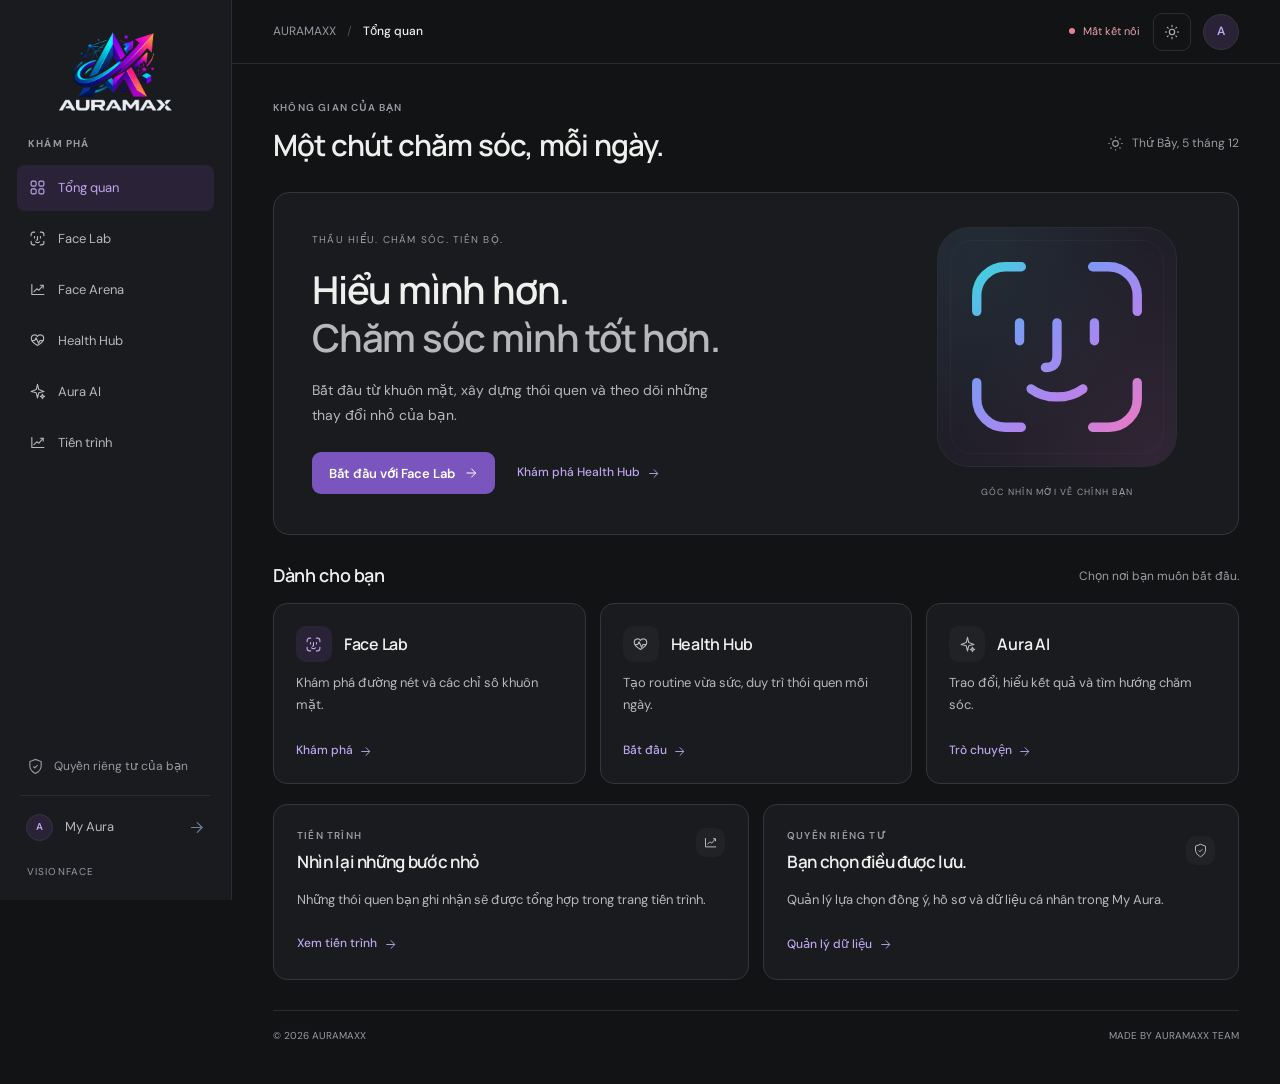
==== commit 6b2d5b54: "f" ====
--- a/frontend/index.html
+++ b/frontend/index.html
@@ -69,7 +69,7 @@
       <div class="sidebar-bottom">
         <a class="sidebar-privacy" href="#my-aura"><svg><use href="#i-shield"/></svg><span>Quyền riêng tư của bạn</span></a>
         <a class="nav-link profile-link" href="#my-aura" data-nav="my-aura"><span class="avatar avatar-small">A</span><span>My Aura</span><svg class="profile-arrow"><use href="#i-arrow"/></svg></a>
-        <div class="sidebar-version">OFFICIAL WEBSITE</div>
+        <div class="sidebar-version">VISIONFACE</div>
       </div>
     </aside>
 
@@ -124,11 +124,11 @@
 
 
           <div class="bottom-grid"><article class="panel focus-panel"><div class="panel-heading"><div><span class="panel-overline">TIẾN TRÌNH</span><h3>Nhìn lại những bước nhỏ</h3></div><span class="panel-icon"><svg><use href="#i-chart"/></svg></span></div><p>Những thói quen bạn ghi nhận sẽ được tổng hợp trong trang tiến trình.</p><button class="text-link" data-go="progress" type="button">Xem tiến trình <svg><use href="#i-arrow"/></svg></button></article><article class="panel privacy-panel"><div class="panel-heading"><div><span class="panel-overline">QUYỀN RIÊNG TƯ</span><h3>Bạn chọn điều được lưu.</h3></div><span class="panel-icon"><svg><use href="#i-shield"/></svg></span></div><p>Quản lý lựa chọn đồng ý, hồ sơ và dữ liệu cá nhân trong My Aura.</p><button class="text-link" data-go="my-aura" type="button">Quản lý dữ liệu <svg><use href="#i-arrow"/></svg></button></article></div>
-          <footer class="page-footer"><span>© <span data-year></span> AURAMAXX</span><span>OFFICIAL WEBSITE</span></footer>
+          <footer class="page-footer"><span>© <span data-year></span> AURAMAXX</span><span>MADE BY AURAMAXX TEAM</span></footer>
         </section>
 
         <section class="page-view" data-page="arena" aria-labelledby="arena-title" hidden>
-          <div class="arena-loading"><div class="eyebrow">AURA FACE ARENA</div><h1 id="arena-title">Analyze. Compete. Ascend.</h1><p>Đang tải hồ sơ và bảng xếp hạng từ máy chủ…</p></div>
+          <div class="arena-loading"><div class="eyebrow">KHÔNG GIAN LUYỆN TẬP</div><h1 id="arena-title">Face Arena</h1><p>Đang chuẩn bị đối thủ và hành trình luyện tập của bạn…</p></div>
         </section>
         <section class="page-view" data-page="face-lab" aria-labelledby="face-title" hidden>
             <div class="face-initial-loading"><div class="eyebrow">FACE LAB · QUÉT TRỰC TIẾP</div><h1 id="face-title">Đang mở Face Lab…</h1><p>Camera chỉ khởi động sau khi bạn bấm nút và cho phép sử dụng.</p></div>
--- a/frontend/arena.css
+++ b/frontend/arena.css
@@ -1,147 +1,270 @@
-.arena-heading { align-items: center; margin-bottom: 18px; }
-.arena-heading h1 { margin: 8px 0 5px; font: 700 clamp(28px, 4vw, 43px)/1.12 var(--display); letter-spacing: -.045em; }
-.arena-heading h1 span { color: #a785ff; }
-.arena-heading .page-lead { max-width: 670px; margin: 0; }
-.arena-live-badge, .arena-lock { display: inline-flex; align-items: center; gap: 7px; flex: none; padding: 7px 10px; border: 1px solid #49366e; border-radius: 999px; color: #c0a9ff; background: #241a37; font-size: 9px; letter-spacing: .06em; }
-.arena-live-badge i, .arena-live-pip { width: 6px; height: 6px; border-radius: 50%; background: #a882ff; box-shadow: 0 0 9px #a882ff80; }
-.arena-status { display: flex; align-items: flex-start; gap: 11px; margin-bottom: 15px; padding: 13px 15px; border-color: #4b3b71; background: linear-gradient(105deg, #211932, #171b29); }
-.arena-status[data-state=error] { border-color: #75414b; background: #281b23; }
-.arena-status[data-state=ready] { border-color: #285a4b; background: #172720; }
-.arena-status-mark { display: grid; width: 23px; height: 23px; flex: none; place-items: center; border: 1px solid #7255a8; border-radius: 50%; color: #d1beff; font-size: 12px; }
-.arena-status b { display: block; font-size: 12px; font-weight: 600; }
-.arena-status p { margin: 3px 0 0; color: var(--color-text-muted); font-size: 10px; line-height: 1.55; }
-.arena-grid { display: grid; grid-template-columns: minmax(0, 1.03fr) minmax(0, .97fr); gap: 14px; align-items: start; }
-.arena-main-column { display: grid; gap: 13px; }
-.arena-rank-card, .arena-battle-card, .arena-leaderboard { min-width: 0; padding: clamp(15px, 2.2vw, 22px); border-color: #362d4d; background: linear-gradient(145deg, color-mix(in srgb, var(--color-surface-raised) 95%, #7c55cc 5%), var(--color-surface)); }
-.arena-panel-heading { display: flex; align-items: center; justify-content: space-between; gap: 12px; margin-bottom: 13px; }
-.arena-panel-heading h2 { margin: 4px 0 0; font: 600 17px var(--display); }
-.arena-rank-icon { display: grid; width: 37px; height: 37px; place-items: center; border: 1px solid #56427d; border-radius: 11px; background: #261d3c; color: #c5adff; font-size: 19px; }
-.arena-profile-skeleton { display: grid; gap: 10px; }
-.arena-profile-skeleton i { height: 16px; border-radius: 6px; background: linear-gradient(90deg, #242034, #322942, #242034); background-size: 200% 100%; animation: arena-shimmer 1.4s ease-in-out infinite; }
-.arena-profile-skeleton i:first-child { width: 46%; height: 36px; }
-.arena-profile-skeleton i:last-child { width: 70%; }
-@keyframes arena-shimmer { to { background-position: -200% 0; } }
-.arena-rank-summary { display: grid; grid-template-columns: minmax(100px, .65fr) minmax(0, 1fr); align-items: center; gap: 15px; padding: 13px; border: 1px solid #39304f; border-radius: 12px; background: #151321; }
-.arena-rank-name { display: grid; gap: 3px; color: var(--rank-color); }
-.arena-rank-name span { font-size: 10px; letter-spacing: .08em; text-transform: uppercase; }
-.arena-rank-name strong { font: 700 32px/1 var(--display); font-variant-numeric: tabular-nums; }
-.arena-rank-name small { font: 600 10px var(--sans); color: var(--color-text-subtle); }
-.arena-rank-progress > div { display: flex; justify-content: space-between; gap: 8px; margin-bottom: 8px; color: var(--color-text-muted); font-size: 9px; }
-.arena-rank-progress > div span:last-child { text-align: right; color: var(--color-text-subtle); }
-.arena-rank-progress > i { display: block; height: 5px; overflow: hidden; border-radius: 99px; background: #302b3c; }
-.arena-rank-progress > i::before { content: ""; display: block; width: var(--rank-progress); height: 100%; border-radius: inherit; background: linear-gradient(90deg, #8558dd, #56c9e9); transition: width 500ms cubic-bezier(.2,.72,.24,1); }
-.arena-stat-grid { display: grid; grid-template-columns: repeat(4, minmax(0, 1fr)); margin: 12px 0; border: 1px solid #302b40; border-radius: 10px; background: #171521; }
-.arena-stat-grid > div { display: grid; gap: 2px; padding: 10px 8px; text-align: center; border-right: 1px solid #302b40; }
-.arena-stat-grid > div:last-child { border-right: 0; }
-.arena-stat-grid strong { font: 600 17px var(--display); font-variant-numeric: tabular-nums; }
-.arena-stat-grid span { color: var(--color-text-subtle); font-size: 8px; }
-.arena-profile-form { display: grid; grid-template-columns: minmax(0, 1fr) auto; gap: 8px 10px; align-items: center; }
-.arena-profile-form > label:first-child { grid-column: 1/-1; color: var(--color-text-muted); font-size: 10px; }
-.arena-profile-form > input { min-width: 0; height: 37px; padding: 0 10px; border: 1px solid #39324d; border-radius: 8px; outline: 0; background: #13121d; color: var(--color-text); }
-.arena-profile-form > input:focus-visible { border-color: #9471df; box-shadow: 0 0 0 3px #8b66df25; }
-.arena-profile-form .button { min-height: 37px; padding: 0 12px; font-size: 9px; }
-.arena-public-choice { grid-column: 1/-1; display: flex; align-items: flex-start; gap: 9px; padding: 10px; border: 1px solid #302b40; border-radius: 9px; background: #171521; cursor: pointer; }
-.arena-public-choice input { margin: 3px 0 0; accent-color: #9c77ee; }
-.arena-public-choice span { display: grid; gap: 3px; }
-.arena-public-choice b { font-size: 10px; font-weight: 500; }
-.arena-public-choice small { color: var(--color-text-subtle); font-size: 8px; line-height: 1.55; }
-.arena-save-message { grid-column: 1/-1; min-height: 15px; color: var(--color-text-muted); font-size: 9px; }
-.arena-login-state { display: grid; justify-items: start; gap: 8px; padding: 14px 0 3px; }
-.arena-login-state b { font-size: 13px; }
-.arena-login-state p, .arena-battle-card > p { max-width: 560px; margin: 0; color: var(--color-text-muted); font-size: 10px; line-height: 1.7; }
-.arena-login-state .button { margin-top: 3px; min-height: 37px; font-size: 9px; }
-.arena-battle-card .arena-panel-heading { margin-bottom: 8px; }
-.arena-lock { border-color: #68573b; background: #272217; color: #e8ca83; font-size: 8px; }
-.arena-battle-actions { display: flex; flex-wrap: wrap; gap: 8px; margin-top: 13px; }
-.arena-battle-actions .button { min-height: 37px; font-size: 9px; }
-.arena-battle-actions .button-disabled { display: inline-flex; align-items: center; padding: 0 12px; border: 1px solid #383241; border-radius: 8px; }
-.arena-empty-history { margin-top: 17px; padding-top: 12px; border-top: 1px solid #302b40; }
-.arena-empty-history p { margin: 5px 0 0; color: var(--color-text-subtle); font-size: 9px; }
-.arena-live-pip { flex: none; background: #64d4aa; box-shadow: 0 0 8px #64d4aa66; }
-.arena-tabs { display: flex; flex-wrap: wrap; gap: 5px; padding-bottom: 10px; border-bottom: 1px solid #302b40; }
-.arena-tabs button { padding: 7px 9px; border: 1px solid transparent; border-radius: 7px; background: transparent; color: var(--color-text-subtle); font-size: 9px; cursor: pointer; transition: color 180ms, background 180ms, border-color 180ms; }
-.arena-tabs button:hover { color: var(--color-text); background: #252034; }
-.arena-tabs button[aria-selected=true] { border-color: #574475; background: #29213a; color: #d4c2ff; }
-.arena-leaderboard-state { padding: 28px 10px; color: var(--color-text-muted); font-size: 10px; line-height: 1.7; text-align: center; }
-.arena-leaderboard-list { display: grid; gap: 6px; margin: 10px 0; padding: 0; list-style: none; }
-.arena-player-row { display: grid; grid-template-columns: 26px 34px minmax(0, 1fr) auto; align-items: center; gap: 9px; min-height: 53px; padding: 7px 9px; border: 1px solid #302b40; border-radius: 9px; background: #171521; animation: arena-row-enter 220ms ease both; }
-@keyframes arena-row-enter { from { opacity: 0; transform: translateY(5px); } to { opacity: 1; transform: translateY(0); } }
-.arena-position { color: var(--color-text-subtle); font: 600 11px var(--display); text-align: center; }
-.arena-player-avatar { display: grid; width: 31px; height: 31px; place-items: center; border: 1px solid #574475; border-radius: 50%; background: linear-gradient(145deg, #30264a, #1c2533); color: #c7b5fa; font: 600 12px var(--display); }
-.arena-player-copy { display: grid; min-width: 0; gap: 3px; }
-.arena-player-copy b { overflow: hidden; color: var(--color-text); font-size: 10px; font-weight: 600; text-overflow: ellipsis; white-space: nowrap; }
-.arena-player-copy small, .arena-player-rating small { color: var(--color-text-subtle); font-size: 8px; }
-.arena-player-rating { display: grid; justify-items: end; gap: 1px; }
-.arena-player-rating b { color: #c5b2ff; font: 600 14px var(--display); font-variant-numeric: tabular-nums; }
-.podium-1 { border-color: #82633e; background: linear-gradient(100deg, #32291d, #191621); }
-.podium-1 .arena-position, .podium-1 .arena-player-rating b { color: #f1cc78; }
-.podium-2 .arena-position { color: #ccd6e5; }
-.podium-3 .arena-position { color: #d99b74; }
-.arena-more { width: 100%; min-height: 36px; font-size: 9px; }
-.arena-integrity-note { display: flex; align-items: flex-start; gap: 9px; margin-top: 13px; color: var(--color-text-subtle); }
-.arena-integrity-note > span { color: #a98aef; font: 600 10px var(--display); }
-.arena-integrity-note p { margin: 0; max-width: 900px; font-size: 9px; line-height: 1.65; }
-.arena-bot-card { min-width: 0; padding: clamp(15px, 2.2vw, 22px); border-color: #344968; background: linear-gradient(145deg, #182334, #151a24); }
-.arena-bot-tag { padding: 5px 8px; border: 1px solid #416ca5; border-radius: 999px; color: #a9c9ff; font-size: 8px; letter-spacing: .08em; }
-.arena-bot-intro { margin: 0 0 12px; color: var(--color-text-muted); font-size: 10px; line-height: 1.7; }
-.arena-bot-list { display: grid; gap: 7px; }
-.arena-bot-item { min-width: 0; padding: 7px; border: 1px solid #2a3545; border-radius: 11px; background: #121923; }
-.arena-bot-option { display: grid; grid-template-columns: 38px minmax(0, 1fr) auto; align-items: center; gap: 10px; width: 100%; padding: 9px; border: 1px solid #303e51; border-radius: 10px; background: #141b25; color: var(--color-text); text-align: left; cursor: pointer; transition: border-color .18s, background .18s, transform .18s; }
-.arena-bot-option:hover, .arena-bot-option.is-selected { border-color: #5687ca; background: #1a293a; }
-.arena-bot-option:hover { transform: translateY(-1px); }
-.arena-bot-avatar { display: grid; width: 36px; height: 36px; place-items: center; border: 1px solid #394a61; border-radius: 50%; background: #1b2532; font-size: 18px; }
-.arena-bot-copy { display: grid; min-width: 0; gap: 3px; }
-.arena-bot-copy b { font-size: 11px; }
-.arena-bot-copy b small { margin-left: 4px; color: #90baff; font-size: 7px; letter-spacing: .08em; }
-.arena-bot-copy > span { overflow: hidden; color: var(--color-text-subtle); font-size: 8px; text-overflow: ellipsis; white-space: nowrap; }
-.arena-bot-option > strong { color: #b8d3ff; font: 600 13px var(--display); text-align: right; }
-.arena-bot-option > strong small { display: block; color: var(--color-text-subtle); font: 8px var(--sans); }
-.arena-bot-score-preview { margin: 5px 2px 0; }
-.arena-bot-score-preview summary { width: fit-content; color: #91b7ed; font-size: 8px; cursor: pointer; }
-.arena-bot-score-preview > div { display: grid; grid-template-columns: repeat(2, minmax(0, 1fr)); gap: 4px 10px; padding: 7px 0; }
-.arena-bot-score-preview > div span { display: flex; justify-content: space-between; gap: 6px; color: var(--color-text-subtle); font-size: 8px; }
-.arena-bot-score-preview > div b { color: var(--color-text); font-variant-numeric: tabular-nums; }
-.arena-bot-score-preview > small { color: var(--color-text-subtle); font-size: 7px; line-height: 1.5; }
-.arena-bot-selected { margin-top: 10px; color: #a8c5ef; font-size: 9px; }
-#arena-bot-start { width: 100%; justify-content: center; margin-top: 10px; }
-#arena-bot-start[aria-disabled=true] { opacity: .55; }
-.arena-bot-summary { display: grid; grid-template-columns: auto auto; align-items: center; gap: 5px 12px; margin-top: 16px; padding: 12px; border: 1px solid #344258; border-radius: 10px; background: #141a23; }
-.arena-bot-summary > span { color: var(--color-text-subtle); font-size: 8px; letter-spacing: .08em; }
-.arena-bot-summary > strong { justify-self: end; color: #b8d3ff; font: 600 16px var(--display); }
-.arena-bot-summary > div, .arena-bot-summary > small { grid-column: 1 / -1; }
-.arena-bot-summary > div { display: flex; flex-wrap: wrap; gap: 12px; color: var(--color-text); font-size: 9px; }
-.arena-bot-summary > small { color: var(--color-text-subtle); font-size: 8px; }
-.arena-bot-history ul { display: grid; gap: 6px; margin: 9px 0 0; padding: 0; list-style: none; }
-.arena-bot-history li { display: grid; grid-template-columns: 1fr auto; gap: 3px 10px; padding: 8px; border: 1px solid #2c3747; border-radius: 8px; background: #141a23; font-size: 9px; }
-.arena-bot-history li > small { grid-column: 1 / -1; color: var(--color-text-subtle); font-size: 8px; }
-.arena-loading { min-height: 250px; }
-.arena-loading h1 { font: 700 30px var(--display); }
-.arena-loading p { color: var(--color-text-muted); font-size: 11px; }
-.mobile-nav a[data-nav=arena].active { color: #c1a5ff; }
-
-@media (max-width: 980px) { .arena-grid { grid-template-columns: 1fr; } }
+/* Arena shares AURAMAXX surfaces, typography and theme tokens. */
+[data-page="arena"] [hidden] { display: none !important; }
+[data-page="arena"] svg:not(.arena-trend) { width: 18px; height: 18px; flex: none; fill: none; stroke: currentColor; stroke-width: 1.6; stroke-linecap: round; stroke-linejoin: round; }
+[data-page="arena"] .arena-heading { display: flex; align-items: center; }
+.arena-heading .page-lead { max-width: 650px; }
+.arena-refresh { flex-shrink: 0; }
+:root [data-page="arena"] .arena-overview { display: grid; grid-template-columns: minmax(0, 1fr) 300px; align-items: center; gap: 40px; position: relative; overflow: hidden; padding: 32px; border-radius: 16px; background: linear-gradient(115deg, var(--color-surface) 40%, color-mix(in srgb, var(--color-primary-soft) 35%, var(--color-surface))); }
+.arena-overview-copy { position: relative; z-index: 1; }
+.arena-mode-chip { display: inline-flex; align-items: center; gap: 7px; color: var(--blue-hi); font-size: 10px; font-weight: 600; letter-spacing: .8px; }
+[data-page="arena"] .arena-mode-chip svg { width: 15px; height: 15px; }
+.arena-overview h2 { margin: 14px 0; font: 600 clamp(26px, 2.6vw, 34px)/1.3 var(--display); letter-spacing: -1px; }
+.arena-overview h2 span { color: var(--color-text-muted); }
+.arena-overview-copy > p { max-width: 460px; margin: 0 0 20px; font-size: 13px; line-height: 1.8; color: var(--color-text-muted); }
+.arena-overview-mark { position: absolute; right: 370px; bottom: 18px; color: var(--color-primary); opacity: .07; transform: rotate(-12deg); pointer-events: none; }
+[data-page="arena"] .arena-overview-mark svg { width: 100px; height: 100px; stroke-width: 1; }
+.arena-bot-summary { display: grid; gap: 12px; position: relative; z-index: 1; padding: 24px; border: 1px solid var(--color-border); border-radius: 14px; background: var(--color-surface); }
+.arena-summary-top { display: flex; align-items: center; justify-content: space-between; gap: 8px; }
+.arena-bot-summary > strong { font: 600 42px/1.1 var(--display); letter-spacing: -1.5px; font-variant-numeric: tabular-nums; }
+.arena-bot-summary > strong small { font: 500 11px var(--sans); letter-spacing: .5px; color: var(--color-text-subtle); }
+.arena-tier { padding: 3px 8px; border-radius: 6px; background: var(--color-primary-soft); color: var(--blue-hi); font-size: 10px; }
+.arena-summary-note { font-size: 11px; color: var(--color-text-subtle); line-height: 1.7; }
+.arena-rank-progress { display: grid; gap: 8px; font-size: 10px; color: var(--color-text-subtle); }
+.arena-rank-progress progress { appearance: none; width: 100%; height: 4px; border: 0; border-radius: 6px; overflow: hidden; background: var(--color-surface-high); accent-color: var(--color-primary); }
+.arena-rank-progress progress::-webkit-progress-bar { background: var(--color-surface-high); }
+.arena-rank-progress progress::-webkit-progress-value { background: var(--color-primary); border-radius: 6px; }
+.arena-rank-progress progress::-moz-progress-bar { background: var(--color-primary); }
+.arena-trend { display: block; width: 100%; height: 50px; color: var(--blue-hi); }
+.arena-trend polyline { stroke: currentColor; stroke-width: 2; stroke-linejoin: round; stroke-linecap: round; }
+.arena-trend circle { fill: currentColor; }
+.arena-trend-axis { stroke: var(--color-border-subtle); stroke-width: 1; }
+.arena-recent-form { display: flex; gap: 5px; flex-wrap: wrap; }
+.arena-recent-form > span { display: grid; place-items: center; width: 20px; height: 20px; border-radius: 5px; font-size: 9px; }
+.arena-recent-form small { color: var(--color-text-subtle); font-size: 10px; }
+[data-page="arena"] [data-result="win"] { color: var(--color-success); background: color-mix(in srgb, var(--color-success) 10%, transparent); }
+[data-page="arena"] [data-result="loss"] { color: var(--color-danger); background: color-mix(in srgb, var(--color-danger) 10%, transparent); }
+[data-page="arena"] [data-result="draw"] { color: var(--color-text-muted); background: var(--color-surface-raised); }
+.arena-stat-grid { display: grid; grid-template-columns: repeat(4, minmax(0, 1fr)); gap: 14px; margin: 18px 0; }
+.arena-stat-grid > div { position: relative; display: grid; align-content: center; gap: 5px; min-width: 0; padding: 18px 20px; border: 1px solid var(--color-border); border-radius: 12px; background: var(--color-surface); }
+.arena-stat-grid strong { font: 600 25px var(--display); letter-spacing: -.6px; font-variant-numeric: tabular-nums; }
+.arena-stat-grid small { color: var(--color-text-subtle); font-size: 11px; }
+.arena-stat-grid > div > span { position: absolute; right: 16px; top: 18px; color: var(--color-text-subtle); }
+[data-page="arena"] .arena-stat-grid svg { width: 16px; height: 16px; }
+:root [data-page="arena"] .arena-status { display: flex; align-items: center; gap: 10px; margin: 0 0 22px; padding: 0; border: 0; background: transparent; }
+.arena-status-mark { display: grid; place-items: center; color: var(--color-secondary); }
+.arena-status b { font-size: 12px; font-weight: 500; }
+.arena-status p { display: inline; margin: 0 0 0 8px; color: var(--color-text-subtle); font-size: 11px; }
+.arena-status[data-state="error"] .arena-status-mark { color: var(--color-danger); }
+.arena-grid { display: grid; grid-template-columns: minmax(0, 1.65fr) minmax(290px, 1fr); align-items: start; gap: 20px; }
+.arena-main-column, .arena-side-column { display: grid; gap: 20px; min-width: 0; }
+.arena-main-column > .panel, .arena-side-column > .panel { min-width: 0; padding: 24px; }
+[data-page="arena"] > .arena-bot-card { min-width: 0; padding: 24px; margin-bottom: 20px; }
+.arena-bot-card, .arena-results { scroll-margin-top: 86px; }
+.arena-panel-heading { display: flex; align-items: center; justify-content: space-between; gap: 12px; margin-bottom: 14px; }
+.arena-panel-heading h2 { margin: 5px 0 0; font: 600 18px var(--display); letter-spacing: -.4px; }
+.arena-panel-heading > svg { color: var(--color-text-subtle); }
+.arena-panel-heading > .text-link { flex-shrink: 0; font-size: 11px; }
+.arena-section-copy, .arena-battle-card > p { margin: 0 0 18px; color: var(--color-text-muted); font-size: 12px; line-height: 1.8; }
+.arena-filters { display: flex; flex-wrap: wrap; gap: 5px; margin: 0 0 16px; }
+.arena-filters button, .arena-tabs button { display: inline-flex; align-items: center; justify-content: center; min-height: 34px; padding: 6px 11px; border: 1px solid transparent; border-radius: 7px; background: transparent; color: var(--color-text-muted); font-size: 11px; cursor: pointer; transition: background 160ms, color 160ms; }
+.arena-filters button:hover, .arena-tabs button:hover { background: var(--color-surface-raised); }
+.arena-filters button[aria-pressed="true"], .arena-tabs button[aria-selected="true"] { background: var(--color-primary-soft); color: var(--blue-hi); }
+.arena-opponent-order { display: flex; align-items: center; gap: 9px; margin: 0 0 14px; color: var(--color-text-subtle); font-size: 10px; }
+.arena-opponent-order > span:first-child { color: var(--blue-hi); font-variant-numeric: tabular-nums; }
+.arena-swipe-hint { display: none; margin-left: auto; }
+.arena-bot-list { position: relative; display: grid; grid-template-columns: repeat(5, minmax(0, 1fr)); gap: 12px; min-width: 0; }
+.arena-bot-option { display: flex; flex-direction: column; align-items: center; min-width: 0; padding: 14px; border: 1px solid var(--color-border); border-radius: 12px; background: var(--color-surface); color: var(--color-text); text-align: center; cursor: pointer; transition: background 160ms, border-color 160ms; scroll-snap-align: center; }
+.arena-bot-option:hover { border-color: var(--color-text-subtle); background: var(--color-surface-raised); }
+.arena-bot-option.is-selected { border-color: var(--color-primary); background: color-mix(in srgb, var(--color-primary-soft) 35%, var(--color-surface)); }
+.arena-bot-topline { display: flex; align-items: center; justify-content: space-between; width: 100%; margin-bottom: 12px; color: var(--color-text-subtle); }
+.arena-bot-topline > small { font-size: 9px; letter-spacing: .5px; }
+.arena-bot-check { display: grid; place-items: center; width: 19px; height: 19px; border-radius: 50%; }
+[data-page="arena"] .arena-bot-check svg { width: 12px; height: 12px; }
+.is-selected .arena-bot-check { color: #fff; background: var(--color-primary); }
+.arena-bot-avatar { position: relative; display: grid; place-items: center; width: 100%; max-width: 160px; aspect-ratio: 1; overflow: hidden; flex: none; border: 1px solid var(--color-border-subtle); border-radius: 12px; background: linear-gradient(145deg, var(--color-surface-high), var(--color-primary-soft)); color: var(--blue-hi); }
+.arena-bot-avatar img { display: block; width: 100%; height: 100%; object-fit: contain; }
+.arena-bot-avatar[data-portrait-style="pixel"] img { image-rendering: pixelated; }
+[data-page="arena"] .arena-bot-avatar > svg { display: none; position: absolute; width: 30px; height: 30px; stroke-width: 1.2; }
+.arena-bot-avatar img[data-failed] { display: none; }
+[data-page="arena"] .arena-bot-avatar img[data-failed] + svg, [data-page="arena"] .arena-bot-avatar > svg:only-child { display: block; }
+.arena-bot-avatar-compact { width: 48px; max-width: 48px; border-radius: 10px; }
+.arena-bot-copy { display: grid; justify-items: center; gap: 3px; margin: 12px 0 8px; }
+.arena-bot-copy b { font: 600 14px var(--display); }
+.arena-bot-copy > span { font-size: 10px; color: var(--color-text-subtle); }
+.arena-bot-rating { color: var(--color-text-subtle); font-size: 10px; }
+.arena-bot-rating strong { font: 600 16px var(--display); color: var(--color-text); }
+.arena-bot-level { display: flex; gap: 3px; margin-top: 12px; }
+.arena-bot-level i { width: 15px; height: 3px; border-radius: 3px; background: var(--color-surface-high); }
+.arena-bot-level i.filled { background: var(--color-primary); }
+.arena-bot-hint { margin-top: 7px; color: var(--color-text-subtle); font-size: 9px; }
+.arena-bot-selected { margin-top: 18px; padding: 17px; border: 1px solid var(--color-border-subtle); border-radius: 11px; background: var(--color-surface-raised); }
+.arena-selection-heading { display: flex; justify-content: space-between; gap: 16px; }
+.arena-selection-identity { display: flex; align-items: center; gap: 12px; min-width: 0; }
+.arena-selection-identity > div { min-width: 0; }
+.arena-selection-description { margin: 12px 0 0; color: var(--color-text-muted); font-size: 11px; line-height: 1.7; }
+.arena-selection-heading h3 { margin: 6px 0 4px; font: 600 17px var(--display); }
+.arena-selection-heading h3 small { display: inline; margin-left: 5px; font: 400 11px var(--sans); color: var(--color-text-subtle); }
+.arena-selection-heading p { margin: 0; color: var(--color-text-muted); font-size: 11px; line-height: 1.7; }
+.arena-selection-score { display: grid; gap: 4px; align-content: center; text-align: right; flex: none; }
+.arena-selection-score b { color: var(--blue-hi); font: 600 23px var(--display); }
+.arena-selection-score small { font-size: 9px; color: var(--color-text-subtle); }
+.arena-selection-empty { display: flex; align-items: center; gap: 14px; }
+[data-page="arena"] .arena-selection-empty > svg { width: 30px; height: 30px; color: var(--blue-hi); stroke-width: 1.2; }
+.arena-selection-empty b { font-size: 12px; font-weight: 500; }
+.arena-selection-empty p { margin: 4px 0 0; color: var(--color-text-subtle); font-size: 11px; }
+.arena-bot-score-preview { margin-top: 15px; padding-top: 12px; border-top: 1px solid var(--color-border); }
+.arena-bot-score-preview > summary { cursor: pointer; color: var(--color-text-muted); font-size: 11px; }
+.arena-score-legend { display: flex; justify-content: flex-end; gap: 16px; margin: 16px 0 10px; color: var(--color-text-subtle); font-size: 10px; }
+.arena-score-legend span::before { content: ""; display: inline-block; width: 6px; height: 6px; margin-right: 5px; border-radius: 50%; background: var(--color-primary); }
+.arena-score-legend span:last-child::before { background: var(--color-secondary); }
+.arena-comparison { display: grid; gap: 11px; }
+.arena-comparison-row { display: grid; grid-template-columns: minmax(100px, .9fr) minmax(45px, 1fr) 74px; align-items: center; gap: 12px; min-width: 0; font-size: 11px; }
+.arena-comparison-row > span { color: var(--color-text-muted); }
+.arena-comparison-row > span small { display: block; color: var(--color-text-subtle); font-size: 9px; }
+.arena-comparison-row > b { text-align: right; font-variant-numeric: tabular-nums; font-size: 11px; font-weight: 500; }
+.arena-comparison-row > b small { color: var(--color-text-subtle); font-size: 10px; font-weight: 400; }
+.arena-comparison-bars { display: grid; gap: 3px; }
+.arena-comparison-bars i { display: block; width: var(--score); height: 4px; border-radius: 4px; background: var(--color-primary); }
+.arena-comparison-bars i.opponent { background: var(--color-secondary); }
+.arena-match-actions { display: flex; flex-wrap: wrap; gap: 10px; margin-top: 18px; }
+.arena-match-actions .button-primary { flex: 1; }
+.arena-action-note { margin: 12px 0 0; font-size: 11px; color: var(--color-text-subtle); line-height: 1.8; }
+[data-page="arena"] .arena-action-note svg { width: 13px; height: 13px; margin-right: 4px; vertical-align: -2px; color: var(--color-success); }
+.arena-action-note .text-link { font-size: 11px; }
+.arena-history-count { color: var(--color-text-subtle); font-size: 10px; text-align: right; }
+.arena-bot-history { display: grid; gap: 8px; }
+.arena-match-row { border: 1px solid var(--color-border-subtle); border-radius: 10px; overflow: hidden; }
+.arena-match-row summary { display: grid; grid-template-columns: 48px minmax(0, 1fr) 80px 40px; align-items: center; gap: 10px; padding: 14px 12px; cursor: pointer; list-style: none; }
+.arena-match-row summary::-webkit-details-marker { display: none; }
+.arena-match-row summary:hover { background: var(--color-surface-raised); }
+.arena-result-badge { display: inline-flex; align-items: center; justify-content: center; padding: 5px 6px; border-radius: 6px; font-size: 10px; }
+.arena-match-copy { display: grid; gap: 4px; min-width: 0; }
+.arena-match-opponent { display: flex; align-items: center; gap: 10px; min-width: 0; }
+.arena-match-opponent .arena-bot-avatar-compact { width: 34px; max-width: 34px; border-radius: 8px; }
+.arena-match-copy > b { font-size: 12px; font-weight: 500; overflow: hidden; text-overflow: ellipsis; white-space: nowrap; }
+.arena-match-copy > b small { color: var(--color-text-subtle); font-size: 8px; }
+.arena-match-copy > small { color: var(--color-text-subtle); font-size: 9px; line-height: 1.6; }
+.arena-match-points { text-align: right; font: 500 13px var(--display); white-space: nowrap; }
+.arena-match-points small { font: 400 11px var(--sans); color: var(--color-text-subtle); }
+.arena-match-delta { display: grid; gap: 3px; text-align: right; color: var(--blue-hi); font: 600 14px var(--display); }
+.arena-match-delta small { font: 400 9px var(--sans); color: var(--color-text-subtle); }
+.arena-match-detail { padding: 0 16px 16px; border-top: 1px solid var(--color-border-subtle); }
+.arena-match-detail > p { margin: 16px 0; color: var(--color-text-subtle); font-size: 11px; line-height: 1.8; }
+.arena-match-detail-footer { display: flex; align-items: center; justify-content: space-between; gap: 12px; border-top: 1px solid var(--color-border-subtle); padding-top: 12px; font-size: 11px; color: var(--color-text-muted); }
+.arena-match-detail-footer .text-link { font-size: 11px; }
+.arena-empty, .arena-leaderboard-state { display: grid; grid-column: 1 / -1; justify-items: center; text-align: center; gap: 10px; padding: 30px 12px; font-size: 12px; color: var(--color-text-muted); }
+.arena-empty p, .arena-leaderboard-state p { margin: 0; max-width: 300px; color: var(--color-text-subtle); font-size: 11px; line-height: 1.8; }
+.arena-empty b, .arena-leaderboard-state b { font-weight: 500; }
+[data-page="arena"] .arena-empty svg, [data-page="arena"] .arena-leaderboard-state svg { width: 30px; height: 30px; margin-bottom: 4px; color: var(--color-text-subtle); stroke-width: 1; }
+.arena-rulebook > summary { display: flex; align-items: center; gap: 10px; list-style: none; cursor: pointer; font-size: 13px; font-weight: 500; }
+.arena-rulebook > summary::-webkit-details-marker { display: none; }
+.arena-rulebook > summary > span { margin-left: auto; color: var(--color-text-subtle); }
+.arena-rulebook[open] > summary > span { transform: rotate(45deg); }
+.arena-rulebook ol { display: grid; gap: 14px; padding-left: 18px; margin: 22px 0; color: var(--color-text-muted); font-size: 12px; line-height: 1.9; }
+.arena-rulebook li b { color: var(--color-text); font-weight: 500; }
+.arena-weight-list { display: grid; grid-template-columns: repeat(2, minmax(0, 1fr)); gap: 8px 18px; padding-top: 15px; border-top: 1px solid var(--color-border-subtle); }
+.arena-weight-list span { display: flex; justify-content: space-between; gap: 10px; color: var(--color-text-muted); font-size: 11px; }
+.arena-weight-list b { color: var(--color-text); font-weight: 500; }
+.arena-rulebook [data-arena-rules] > p { margin: 18px 0 0; color: var(--color-text-subtle); font-size: 11px; line-height: 1.8; }
+.arena-rank-icon { display: grid; place-items: center; width: 34px; height: 34px; border-radius: 9px; background: var(--color-surface-raised); color: var(--color-text-muted); }
+.arena-profile-identity { display: flex; align-items: center; gap: 12px; margin: 18px 0; min-width: 0; }
+.arena-profile-identity > div { display: grid; gap: 4px; min-width: 0; }
+.arena-profile-identity b { font-size: 13px; font-weight: 500; overflow-wrap: anywhere; }
+.arena-profile-identity small { color: var(--color-text-subtle); font-size: 10px; }
+.arena-pvp-mini { display: flex; flex-wrap: wrap; justify-content: space-between; gap: 8px; padding: 11px 12px; border-radius: 9px; background: var(--color-surface-raised); font-size: 11px; color: var(--color-text-muted); }
+.arena-pvp-mini b { font-weight: 500; color: var(--color-text); }
+.arena-profile-settings { margin-top: 16px; }
+.arena-profile-settings > summary { font-size: 11px; color: var(--color-text-muted); cursor: pointer; line-height: 1.8; }
+.arena-profile-form { display: grid; gap: 10px; margin-top: 16px; }
+.arena-profile-form > label { font-size: 11px; color: var(--color-text-muted); }
+.arena-profile-form > input { min-width: 0; width: 100%; min-height: 42px; padding: 9px 12px; border: 1px solid var(--color-border); border-radius: 8px; background: var(--color-surface-raised); color: var(--color-text); }
+.arena-public-choice { display: flex; align-items: flex-start; gap: 9px; margin: 4px 0; }
+.arena-public-choice input { margin: 4px 0 0; accent-color: var(--color-primary); }
+.arena-public-choice > span { display: grid; gap: 4px; }
+.arena-public-choice b { font-size: 11px; font-weight: 500; }
+.arena-public-choice small { font-size: 10px; color: var(--color-text-subtle); line-height: 1.8; }
+.arena-save-message { color: var(--color-text-muted); font-size: 11px; }
+.arena-login-state { display: grid; justify-items: start; gap: 10px; margin-top: 18px; }
+.arena-login-state b { font-weight: 500; font-size: 13px; }
+.arena-login-state p { margin: 0 0 5px; color: var(--color-text-muted); font-size: 12px; line-height: 1.8; }
+.arena-login-state .button { font-size: 12px; }
+.arena-tabs { display: flex; gap: 5px; flex-wrap: wrap; padding-bottom: 12px; border-bottom: 1px solid var(--color-border-subtle); }
+.arena-leaderboard-list { display: grid; gap: 8px; padding: 0; margin: 14px 0; list-style: none; }
+.arena-player-row { display: grid; grid-template-columns: 20px 30px minmax(0, 1fr) auto; align-items: center; gap: 8px; padding: 10px 0; border-bottom: 1px solid var(--color-border-subtle); }
+.arena-position { color: var(--color-text-subtle); font-size: 11px; text-align: center; }
+.arena-player-avatar { display: grid; place-items: center; width: 30px; height: 30px; border-radius: 50%; background: var(--color-primary-soft); color: var(--blue-hi); font-size: 12px; flex: none; }
+.arena-player-copy { display: grid; gap: 4px; min-width: 0; }
+.arena-player-copy b { overflow: hidden; text-overflow: ellipsis; white-space: nowrap; font-size: 12px; font-weight: 500; }
+.arena-player-copy small, .arena-player-rating small { color: var(--color-text-subtle); font-size: 9px; }
+.arena-player-rating { display: grid; gap: 3px; text-align: right; }
+.arena-player-rating b { font: 600 14px var(--display); }
+.arena-more { width: 100%; }
+.arena-lock { display: inline-flex; align-items: center; gap: 5px; flex: none; color: var(--color-text-subtle); font-size: 10px; }
+[data-page="arena"] .arena-lock svg { width: 12px; height: 12px; }
+.arena-battle-card .arena-panel-heading { align-items: flex-start; }
+.arena-battle-card h2 { font-size: 16px; }
+.arena-battle-card > p { margin-bottom: 0; }
+.arena-integrity-note { display: flex; align-items: flex-start; gap: 10px; padding: 22px 0 0; margin-top: 24px; border-top: 1px solid var(--color-border-subtle); color: var(--color-text-subtle); }
+.arena-integrity-note p { max-width: 900px; margin: 0; font-size: 11px; line-height: 1.8; }
+.arena-profile-skeleton { display: grid; gap: 12px; }
+.arena-profile-skeleton i { display: block; width: 100%; height: 16px; border-radius: 6px; background: var(--color-surface-high); }
+.arena-profile-skeleton i:first-child { width: 60%; height: 36px; }
+.arena-loading p { color: var(--color-text-muted); }
+@media (max-width: 1080px) {
+  .arena-grid { grid-template-columns: minmax(0, 1.5fr) minmax(260px, 1fr); gap: 16px; }
+  .arena-main-column > .panel, .arena-side-column > .panel { padding: 20px; }
+  :root [data-page="arena"] .arena-overview { gap: 24px; grid-template-columns: minmax(0, 1fr) 260px; padding: 26px; }
+}
+@media (max-width: 980px) {
+  .arena-grid { grid-template-columns: 1fr; }
+  .arena-bot-list { grid-template-columns: none; grid-auto-flow: column; grid-auto-columns: 148px; overflow-x: auto; overscroll-behavior-x: contain; scroll-snap-type: x proximity; scrollbar-width: thin; scrollbar-color: var(--color-border) transparent; padding: 4px 3px 12px; }
+  .arena-side-column { grid-template-columns: repeat(2, minmax(0, 1fr)); align-items: start; }
+  .arena-battle-card { grid-column: 1 / -1; }
+  .arena-stat-grid > div { padding: 16px; }
+  .arena-stat-grid > div > span { display: none; }
+}
 @media (max-width: 760px) {
-  .arena-heading { display: block; }
-  .arena-live-badge { margin-top: 12px; }
-  .arena-rank-summary { grid-template-columns: minmax(90px, .55fr) minmax(0, 1fr); }
-  .mobile-nav { display: grid; grid-template-columns: repeat(7, minmax(0, 1fr)); }
-  .mobile-nav a { font-size: 6.5px; }
-}
-@media (max-width: 420px) {
-  .arena-rank-card, .arena-battle-card, .arena-bot-card, .arena-leaderboard { padding: 13px; }
-  .arena-stat-grid > div { padding: 9px 4px; }
-  .arena-stat-grid strong { font-size: 14px; }
-  .arena-rank-name strong { font-size: 28px; }
-  .arena-tabs { gap: 2px; }
-  .arena-tabs button { padding-inline: 6px; font-size: 8px; }
-  .arena-player-row { grid-template-columns: 21px 30px minmax(0, 1fr) auto; gap: 6px; padding-inline: 6px; }
-  .arena-player-avatar { width: 28px; height: 28px; }
-  .arena-battle-actions { display: grid; grid-template-columns: 1fr; }
-  .arena-bot-option { grid-template-columns: 32px minmax(0, 1fr) auto; gap: 7px; padding: 7px; }
-  .arena-bot-avatar { width: 30px; height: 30px; font-size: 15px; }
+  [data-page="arena"] .arena-heading { align-items: flex-start; gap: 12px; }
+  .arena-refresh { font-size: 0 !important; width: 44px; padding: 0 !important; }
+  .arena-refresh svg { font-size: initial; }
+  :root [data-page="arena"] .arena-overview { grid-template-columns: 1fr; gap: 24px; padding: 24px; }
+  .arena-overview h2 { font-size: 28px; }
+  .arena-overview-copy > p { font-size: 12px; }
+  .arena-bot-summary { padding: 20px; }
+  .arena-bot-summary > strong { font-size: 34px; }
+  .arena-trend { height: 36px; }
+  .arena-overview-mark { right: 16px; top: 20px; bottom: auto; }
+  .arena-stat-grid { grid-template-columns: repeat(2, minmax(0, 1fr)); gap: 10px; }
+  .arena-stat-grid > div > span { display: block; right: 12px; }
+  .arena-stat-grid small { font-size: 10px; }
+  .arena-status { align-items: flex-start; margin-bottom: 18px; }
+  .arena-status p { display: block; margin: 3px 0 0; line-height: 1.7; }
+  .arena-main-column > .panel, .arena-side-column > .panel { padding: 20px; }
+  .arena-filters button { min-height: 44px; padding-inline: 10px; }
+  .arena-panel-heading h2 { font-size: 17px; }
+  [data-page="arena"] > .arena-bot-card { padding: 20px; }
+  .arena-bot-list { grid-template-columns: none; grid-auto-flow: column; grid-auto-columns: clamp(148px, 42vw, 176px); gap: 10px; overflow-x: auto; overscroll-behavior-x: contain; scroll-snap-type: x proximity; scrollbar-width: thin; scrollbar-color: var(--color-border) transparent; padding: 4px 3px 12px; scroll-padding-inline: 3px; }
+  .arena-swipe-hint { display: inline; }
+  .arena-side-column { grid-template-columns: 1fr; }
+  .arena-comparison-row { grid-template-columns: minmax(85px, 1fr) minmax(30px, 1fr) 64px; gap: 8px; font-size: 10px; }
+  .arena-match-row summary { grid-template-columns: 40px minmax(0, 1fr) 65px 34px; gap: 7px; padding: 12px 10px; }
+  .arena-match-points { font-size: 12px; }
+  .arena-match-points small { font-size: 10px; }
+}
+@media (max-width: 560px) {
+  [data-page="arena"] > .arena-bot-card { padding: 18px; }
+  .arena-main-column > .panel, .arena-side-column > .panel { padding: 18px; }
+  .arena-panel-heading { gap: 8px; flex-wrap: wrap; }
+  .arena-panel-heading > .text-link { min-height: 32px; }
+  .arena-bot-option { padding: 12px; }
+  .arena-bot-topline { margin-bottom: 10px; }
+  .arena-bot-selected { padding: 14px; }
+  .arena-selection-heading { gap: 10px; }
+  .arena-selection-heading h3 small { display: block; margin: 4px 0 0; }
+  .arena-selection-score b { font-size: 20px; }
+  .arena-selection-score small { max-width: 65px; font-size: 9px; }
+  .arena-match-actions { display: grid; grid-template-columns: 1fr; }
+  .arena-comparison-row { grid-template-columns: minmax(74px, 1fr) minmax(25px, .7fr) 61px; gap: 7px; }
+  .arena-match-copy > b { font-size: 11px; }
+  .arena-match-opponent { gap: 6px; }
+  .arena-match-opponent .arena-bot-avatar-compact { width: 26px; max-width: 26px; border-radius: 6px; }
+  .arena-match-detail { padding-inline: 12px; }
+  .arena-match-detail-footer { flex-wrap: wrap; }
+  .arena-weight-list { grid-template-columns: 1fr; }
+  .arena-history-count { font-size: 9px; }
+  .arena-stat-grid strong { font-size: 23px; }
+  .arena-stat-grid > div > span { display: none; }
 }
 @media (prefers-reduced-motion: reduce) {
-  .arena-profile-skeleton i { animation: none; }
-  .arena-player-row { animation: none; }
-  .arena-rank-progress > i::before { transition: none; }
-}
+  .arena-bot-option, .arena-filters button, .arena-tabs button { transition: none; }
+}
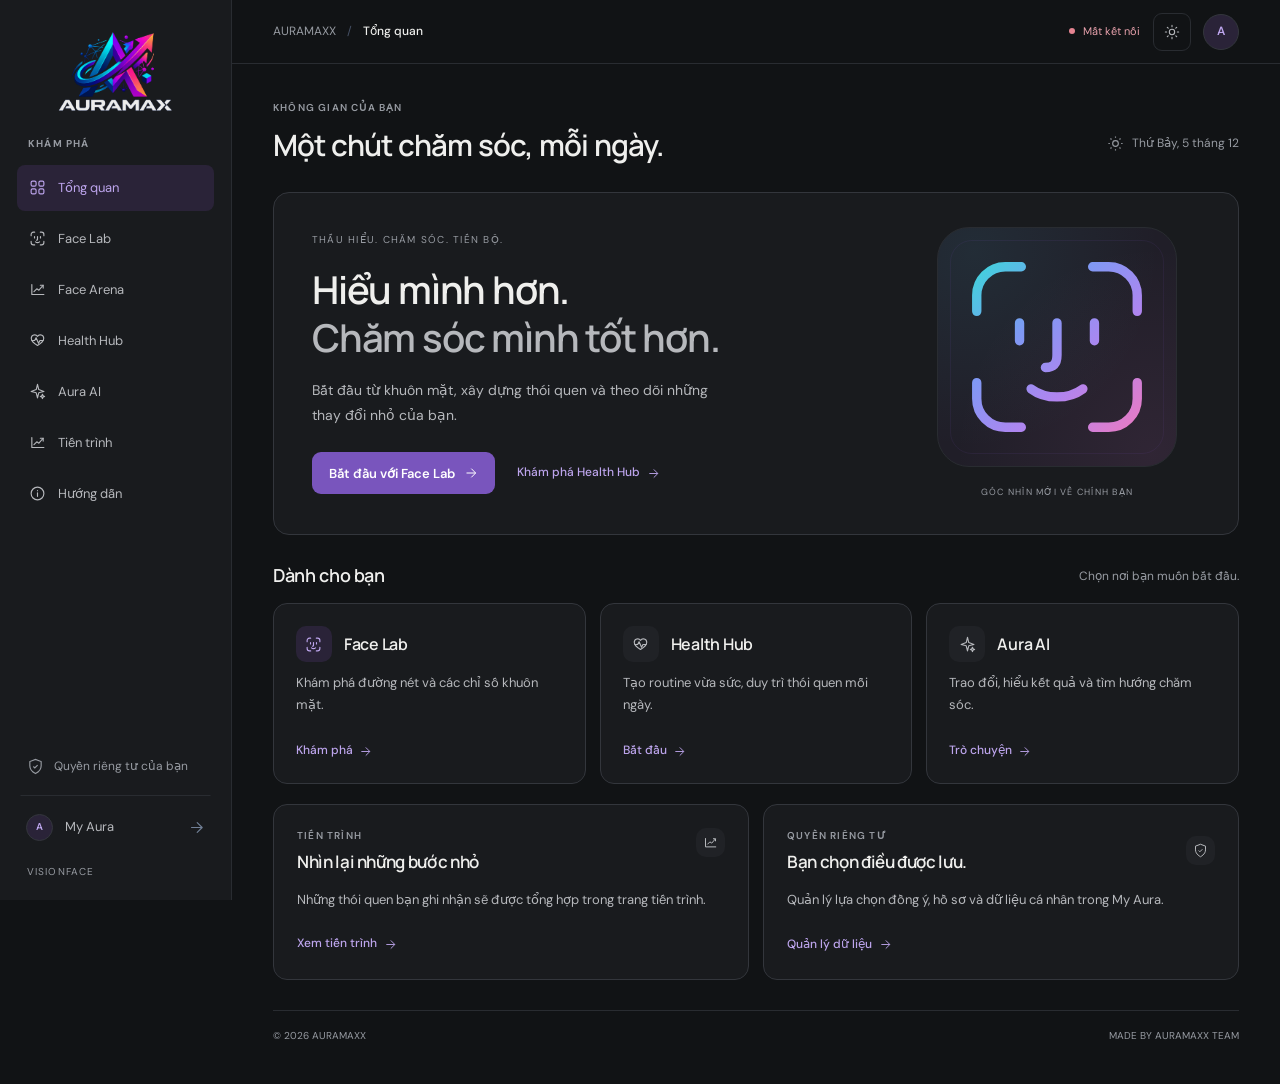
==== commit 6e876f05: "up" ====
--- a/frontend/index.html
+++ b/frontend/index.html
@@ -56,7 +56,7 @@
 
   <div class="app-shell">
     <aside class="sidebar" aria-label="Thanh điều hướng">
-      <a class="brand" href="#home" aria-label="AURAMAXX trang chủ"><span class="brand-logo"><img src="assets/auramaxx-logo-transparent.webp" width="1706" height="922" alt="AURAMAXX" decoding="async"></span></a>
+      <a class="brand" href="#home" aria-label="AURAMAXX trang chủ"><span class="brand-logo"><img src="assets/auramaxx-logo-transparent.webp" width="156" height="84" alt="AURAMAXX" decoding="async"></span></a>
       <div class="workspace-label">KHÁM PHÁ</div>
       <nav class="side-nav" aria-label="Điều hướng chính">
         <a class="nav-link" href="#home" data-nav="home"><svg><use href="#i-grid"/></svg><span>Tổng quan</span></a>
@@ -65,6 +65,7 @@
         <a class="nav-link" href="#health-hub" data-nav="health-hub"><svg><use href="#i-heart"/></svg><span>Health Hub</span></a>
         <a class="nav-link" href="#aura-ai" data-nav="aura-ai"><svg><use href="#i-spark"/></svg><span>Aura AI</span></a>
         <a class="nav-link" href="#progress" data-nav="progress"><svg><use href="#i-chart"/></svg><span>Tiến trình</span></a>
+        <a class="nav-link" href="/huong-dan.html"><svg><use href="#i-info"/></svg><span>Hướng dẫn</span></a>
       </nav>
       <div class="sidebar-bottom">
         <a class="sidebar-privacy" href="#my-aura"><svg><use href="#i-shield"/></svg><span>Quyền riêng tư của bạn</span></a>
@@ -75,7 +76,7 @@
 
     <div class="main-column">
       <header class="topbar">
-        <a class="mobile-brand" href="#home" aria-label="AURAMAXX trang chủ"><img src="assets/auramaxx-logo-transparent.webp" width="1706" height="922" alt="" decoding="async"></a>
+        <a class="mobile-brand" href="#home" aria-label="AURAMAXX trang chủ"><img src="assets/auramaxx-logo-transparent.webp" width="74" height="40" alt="" decoding="async"></a>
         <button class="mobile-menu" id="mobile-menu" type="button" aria-label="Mở menu"><svg><use href="#i-menu"/></svg></button>
         <div class="breadcrumbs"><span>AURAMAXX</span><span class="breadcrumb-slash">/</span><strong id="page-breadcrumb">Tổng quan</strong></div>
         <div class="topbar-actions">
@@ -134,20 +135,296 @@
             <div class="face-initial-loading"><div class="eyebrow">FACE LAB · QUÉT TRỰC TIẾP</div><h1 id="face-title">Đang mở Face Lab…</h1><p>Camera chỉ khởi động sau khi bạn bấm nút và cho phép sử dụng.</p></div>
           </section>
           <section class="page-view" data-page="health-hub" aria-labelledby="health-title" hidden>
-          <div class="page-heading-row"><div><div class="eyebrow"><span class="eyebrow-dot"></span> HEALTH HUB · THÓI QUEN CỦA BẠN</div><h1 id="health-title">Thói quen của bạn.</h1><p class="page-lead">Xây dựng lịch chăm sóc, làm theo hướng dẫn và ghi nhận tiến trình ngay trong Health Hub.</p></div><span class="coming-badge"><i></i> ROUTINE & NHẬT KÝ</span></div>
-          <div class="health-intro-grid">
-            <article class="health-welcome panel routine-welcome"><span class="welcome-icon"><svg><use href="#i-heart"/></svg></span><div><span class="panel-overline">ROUTINE DÀNH CHO BẠN</span><h2>Bắt đầu từ những<br>việc nhỏ, dễ làm.</h2><p>Chọn mức độ phù hợp. Bạn có thể đổi giờ, bỏ qua và điều chỉnh theo cảm nhận của mình.</p><label class="routine-select-label" for="routine-intensity">Mức độ hôm nay</label><select id="routine-intensity" disabled><option value="gentle">Nhẹ nhàng · 3 việc</option><option value="moderate" selected>Vừa sức · 4 việc</option><option value="intensive">Nhiều lựa chọn · 6 việc</option></select><div class="routine-start-actions"><button class="button button-primary" id="routine-generate" type="button" disabled><svg><use href="#i-spark"/></svg> Tạo routine hôm nay</button><button class="button button-outline" id="routine-use-report" type="button" disabled>Dùng số đo Face Lab</button></div><small>Chỉ số đo được lưu khi bạn chọn dùng kết quả. Ảnh và điểm mốc không được lưu trong routine.</small></div><span class="health-decoration-large" aria-hidden="true"></span></article>
-            <article class="panel routine-streak"><span class="panel-overline">NHỊP ĐỘ CỦA RIÊNG BẠN</span><div class="routine-streak-number"><span class="habit-icon teal"><svg><use href="#i-spark"/></svg></span><strong id="routine-streak-count">0</strong><span>ngày giữ nhịp</span></div><p>Hoàn thành những việc đang chọn để ghi nhận một ngày. Nghỉ một chút cũng không sao.</p><div id="routine-week" class="routine-week" aria-label="Tiến trình 7 ngày"></div><button class="button button-outline" id="routine-freeze" type="button" disabled>Bảo vệ hôm nay · 2 lượt/tháng</button><small id="routine-freeze-note">Chuỗi và lượt bảo vệ được đồng bộ theo tài khoản.</small></article>
-          </div>
-          <div class="routine-workspace">
-            <article class="panel routine-today"><div class="panel-heading"><div><span class="panel-overline" id="routine-date">HÔM NAY</span><h2>Những việc dành cho bạn</h2></div><span id="routine-progress-label">0 / 0</span></div><progress id="routine-progress-meter" max="1" value="0" aria-label="Tiến độ routine hôm nay"></progress><p class="routine-access" id="routine-access" role="status">Mở Health Hub để tải routine của bạn.</p><div id="routine-task-list" class="routine-task-list"></div><details id="routine-skipped" class="routine-skipped" hidden><summary>Các mục đã bỏ qua hôm nay</summary><div id="routine-skipped-list"></div></details><p class="routine-journal-note">Đánh dấu hoàn thành sẽ ghi một bản ghi vào nhật ký bên dưới. Bỏ dấu hoàn thành sẽ gỡ bản ghi tương ứng.</p></article>
-            <aside class="routine-aside"><article class="panel routine-feedback"><span class="panel-overline">ĐIỀU CHỈNH THEO BẠN</span><h2>Tuần này thế nào?</h2><p>Đổi phản hồi để cập nhật lịch. Những mục bạn đã hoàn thành và thêm riêng sẽ được giữ lại.</p><label class="routine-select-label" for="routine-feedback">Cảm nhận của bạn</label><select id="routine-feedback" disabled><option value="too_much">Hơi nhiều · giảm bớt</option><option value="balanced" selected>Vừa sức · giữ nhịp</option><option value="can_more">Có thể thêm một chút</option></select></article><article class="panel routine-report"><span class="panel-overline">KẾT NỐI FACE LAB</span><h2>Bối cảnh từ lần quét</h2><p id="routine-report-summary">Bạn có thể tạo routine cơ bản ngay, hoặc chọn dùng số đo vừa phân tích trong Face Lab.</p><div class="routine-start-actions"><a class="text-link" href="#face-lab">Mở Face Lab <svg><use href="#i-arrow"/></svg></a><button class="text-link" id="routine-clear-report" type="button" hidden>Xóa số đo đã dùng</button></div></article></aside>
-          </div>
-          <div class="section-row health-section-row"><div><div class="eyebrow">THƯ VIỆN ROUTINE</div><h2 class="section-title">Thêm điều bạn muốn chăm sóc</h2></div><span class="section-note">Có hướng dẫn và lý do gợi ý cho từng mục.</span></div>
-          <div class="routine-filters" aria-label="Lọc thư viện"><button type="button" data-routine-filter="all" aria-pressed="true">Tất cả</button><button type="button" data-routine-filter="habit" aria-pressed="false">Thói quen</button><button type="button" data-routine-filter="exercise" aria-pressed="false">Bài tập</button><button type="button" data-routine-filter="posture" aria-pressed="false">Tư thế</button><button type="button" data-routine-filter="skincare" aria-pressed="false">Chăm sóc da</button></div><div id="routine-library" class="routine-library"></div>
-          <article class="panel habit-empty routine-journal"><div class="section-row"><div><span class="panel-overline">NHẬT KÝ CHUNG CỦA BẠN</span><h2>Việc đã làm & thói quen tự ghi</h2></div></div><div class="empty-state"><span class="empty-orbit"><svg><use href="#i-heart"/></svg></span><b>Nhật ký đang trống</b><p>Hoàn thành một mục routine hoặc tự ghi nhận thói quen để bắt đầu.</p></div></article>
-          <div class="notice-card wellness-notice"><svg><use href="#i-info"/></svg><p>Gợi ý dựa trên mức độ và phản hồi bạn chọn. Số đo từ ảnh chỉ cung cấp bối cảnh tham khảo, không chẩn đoán sức khỏe hay cam kết thay đổi cấu trúc khuôn mặt.</p></div>
-        </section>
+            <!-- Header Section -->
+            <div class="hh-header">
+              <div class="hh-header-copy">
+                <div class="hh-eyebrow"><span class="hh-eyebrow-icon"><svg viewBox="0 0 24 24"><path d="m12 2 1.8 7.2L21 12l-7.2 1.8L12 21l-1.8-7.2L3 12l7.2-2.8L12 2Z"/></svg></span> HEALTH HUB • YOUR PERSONALIZED UPGRADE PLAN</div>
+                <h1 id="health-title" class="hh-main-title">Lộ trình Glow-Up của bạn.<br><span class="hh-title-accent">Cá nhân hóa từ Face Lab.</span></h1>
+                <p class="hh-lead">AI đã phân tích các điểm yếu trên gương mặt và thiết kế danh sách thói quen tập trung vào <strong>Định hình Jawline</strong>, <strong>Giảm tích nước (Debloating)</strong> và <strong>Chăm sóc nền da</strong>.</p>
+              </div>
+              <div class="hh-week-strip" id="hh-week-strip" role="region" aria-label="Lịch trình tuần">
+                <div class="hh-day-pill" data-day="1"><span class="hh-day-name">T2</span><strong class="hh-day-num">12</strong></div>
+                <div class="hh-day-pill" data-day="2"><span class="hh-day-name">T3</span><strong class="hh-day-num">13</strong></div>
+                <div class="hh-day-pill" data-day="3"><span class="hh-day-name">T4</span><strong class="hh-day-num">14</strong></div>
+                <div class="hh-day-pill is-today is-active" data-day="4"><span class="hh-day-name">H.NAY</span><strong class="hh-day-num">15</strong></div>
+                <div class="hh-day-pill" data-day="5"><span class="hh-day-name">T6</span><strong class="hh-day-num">16</strong></div>
+                <div class="hh-day-pill" data-day="6"><span class="hh-day-name">T7</span><strong class="hh-day-num">17</strong></div>
+                <div class="hh-day-pill" data-day="0"><span class="hh-day-name">CN</span><strong class="hh-day-num">18</strong></div>
+              </div>
+            </div>
+
+            <!-- Top Grid: AI Coach & Streak / Progress -->
+            <div class="hh-top-grid">
+              <!-- Left Card: AI Coach Advice & Configuration -->
+              <article class="panel hh-coach-card">
+                <div class="hh-coach-heading">
+                  <div class="hh-coach-brand">
+                    <span class="hh-bulb-icon"><svg viewBox="0 0 24 24"><path d="M9 18h6m-4 3h2m-5-9a5 5 0 1 1 8 0c-.8 1-1.3 1.8-1.5 2.5a.5.5 0 0 1-.5.5h-4a.5.5 0 0 1-.5-.5c-.2-.7-.7-1.5-1.5-2.5Z"/></svg></span>
+                    <strong>AI Glow-Up Coach • Lời khuyên hôm nay</strong>
+                  </div>
+                  <span class="hh-looksmax-badge" id="hh-coach-mode-badge">MẪU: TỐI ƯU LOOKSMAXXING</span>
+                </div>
+                
+                <p class="hh-coach-quote" id="hh-coach-quote">Cấu trúc gương mặt rất cân đối! Lộ trình AI chuyển sang chế độ duy trì đỉnh cao (Looksmaxxing) kết hợp đồng đều giữa Mewing, Dinh dưỡng kháng viêm và bảo vệ da.</p>
+                
+                <div class="hh-methods-row">
+                  <div class="hh-methods-label-bar">
+                    <span>Phương pháp cải thiện đang áp dụng (Bấm để bật/tắt):</span>
+                    <button type="button" class="hh-survey-trigger-btn" id="hh-open-survey">Khảo sát mục tiêu</button>
+                  </div>
+                  <div class="hh-method-chips" id="hh-method-chips">
+                    <button type="button" class="hh-chip is-active" data-method="mewing"><span class="hh-chip-dot"></span> Mewing (Đặt lưỡi chuẩn)</button>
+                    <button type="button" class="hh-chip is-active" data-method="guasha"><span class="hh-chip-dot"></span> Gua Sha / Nâng cơ mặt</button>
+                    <button type="button" class="hh-chip is-active" data-method="nutrition"><span class="hh-chip-dot"></span> Dinh dưỡng giảm sưng (Debloating)</button>
+                    <button type="button" class="hh-chip is-active" data-method="skincare"><span class="hh-chip-dot"></span> Skincare bài bản</button>
+                  </div>
+                </div>
+
+                <div class="hh-coach-footer">
+                  <div class="hh-intensity-group">
+                    <label class="hh-control-label" for="routine-intensity">Mức độ lộ trình hôm nay</label>
+                    <select id="routine-intensity">
+                      <option value="intensive" selected>Toàn diện • Đầy đủ các mục (Khuyên dùng)</option>
+                      <option value="moderate">Vừa sức • 4 việc hàng ngày</option>
+                      <option value="gentle">Nhẹ nhàng • 3 việc cơ bản</option>
+                    </select>
+                  </div>
+                  <button class="button button-outline hh-facelab-btn" id="routine-use-report" type="button">
+                    <svg viewBox="0 0 24 24"><path d="m15 4-2 4 4 2-4 2 2 4-4-2-2 4-2-4-4 2 2-4-4-2 4-2-2-4 4 2 2-4 2 4 4-2Z"/></svg>
+                    Dùng số đo Face Lab mới
+                  </button>
+                </div>
+                <small class="hh-security-note">Chỉ số đo được lưu khi bạn chọn dùng kết quả. Ảnh gốc không được lưu trong routine để bảo mật.</small>
+              </article>
+
+              <!-- Right Card: Progress & Streak -->
+              <article class="panel hh-streak-card">
+                <div class="hh-streak-heading">
+                  <span class="panel-overline">TIẾN ĐỘ & NHỊP ĐỘ CỦA BẠN</span>
+                  <span class="hh-shield-pill" id="hh-shield-pill"><svg viewBox="0 0 24 24"><path d="M12 22s8-4 8-11V5l-8-3-8 3v6c0 7 8 11 8 11Z"/><path d="m9 12 2 2 4-4"/></svg> <span id="hh-shield-status">Đã bật khiên bảo vệ hôm nay (Còn 1/2)</span></span>
+                </div>
+
+                <div class="hh-streak-widgets">
+                  <!-- Widget 1: Daily Progress -->
+                  <div class="hh-stat-box hh-daily-stat">
+                    <div class="hh-stat-info">
+                      <span class="hh-stat-kicker">Daily Progress</span>
+                      <strong class="hh-stat-quote" id="hh-progress-cheer">Tuyệt vời! Đã giữ nhịp 🔥</strong>
+                      <span class="hh-stat-ratio" id="routine-progress-label">5 / 5 hoàn thành</span>
+                    </div>
+                    <div class="hh-ring-container">
+                      <svg class="hh-ring-svg" viewBox="0 0 76 76" aria-hidden="true">
+                        <circle class="hh-ring-track" cx="38" cy="38" r="31"></circle>
+                        <circle class="hh-ring-fill" id="hh-ring-bar" cx="38" cy="38" r="31" stroke-dasharray="194.8" stroke-dashoffset="0"></circle>
+                      </svg>
+                      <strong class="hh-ring-number" id="hh-progress-percent">100%</strong>
+                    </div>
+                  </div>
+
+                  <!-- Widget 2: Streak -->
+                  <div class="hh-stat-box hh-streak-stat">
+                    <div class="hh-streak-number-row">
+                      <span class="hh-flame-icon" title="Nhịp chuỗi ngày" aria-label="Nhịp chuỗi ngày"><svg viewBox="0 0 24 24" fill="none" stroke="currentColor" stroke-width="2.2" stroke-linecap="round" stroke-linejoin="round"><path d="M22 12h-4l-3 9L9 3l-3 9H2"/></svg></span>
+                      <div>
+                        <strong><span id="routine-streak-count">4</span> <small>ngày giữ nhịp</small></strong>
+                        <span>Hoàn thành ≥80% để +1 ngày</span>
+                      </div>
+                    </div>
+                    <div class="hh-mini-week" id="routine-week" aria-label="Lịch sử chuỗi 7 ngày"></div>
+                  </div>
+                </div>
+
+                <button class="button button-outline hh-freeze-btn" id="routine-freeze" type="button">
+                  <svg viewBox="0 0 24 24"><path d="M12 22s8-4 8-11V5l-8-3-8 3v6c0 7 8 11 8 11Z"/></svg>
+                  Kích hoạt bảo vệ nhịp hôm nay (Còn 2/2 lượt)
+                </button>
+                <small id="routine-freeze-note" hidden></small>
+              </article>
+            </div>
+
+            <!-- Main Workspace: Left Column Tasks, Right Column Context & Adjustments -->
+            <div class="hh-main-workspace">
+              <!-- Left Column: Tasks -->
+              <section class="hh-tasks-column">
+                <div class="hh-tasks-header">
+                  <div>
+                    <span class="hh-col-date" id="routine-date">T5 • 15/10/2026</span>
+                    <h2 class="hh-col-title">Lộ trình hành động từ AI</h2>
+                  </div>
+                  <div class="hh-filter-tabs" role="tablist" aria-label="Bộ lọc tác vụ">
+                    <button type="button" class="hh-tab is-active" data-cat-filter="all">Tất cả</button>
+                    <button type="button" class="hh-tab" data-cat-filter="facial">Cơ mặt</button>
+                    <button type="button" class="hh-tab" data-cat-filter="nutrition">Dinh dưỡng</button>
+                    <button type="button" class="hh-tab" data-cat-filter="skincare">Skincare</button>
+                  </div>
+                </div>
+
+                <p class="routine-access" id="routine-access" role="status" hidden></p>
+                <progress id="routine-progress-meter" max="1" value="0" hidden></progress>
+                <button id="routine-generate" hidden></button>
+
+                <!-- Tasks List -->
+                <div id="routine-task-list" class="hh-task-list"></div>
+
+                <!-- Skipped Tasks -->
+                <details id="routine-skipped" class="hh-skipped-accordion" hidden>
+                  <summary>Các mục đã bỏ qua hôm nay (<span id="hh-skipped-count">0</span>)</summary>
+                  <div id="routine-skipped-list" class="hh-skipped-list"></div>
+                </details>
+
+                <!-- Custom Habit Input Bar -->
+                <form class="hh-add-task-bar" id="hh-add-task-form">
+                  <input type="text" id="hh-custom-task-input" class="hh-add-input" placeholder="Thêm thói quen riêng của bạn (VD: Ngủ trước 23h, Tập cổ...)" maxlength="120" autocomplete="off">
+                  <button type="submit" class="button button-primary hh-add-btn">
+                    <svg viewBox="0 0 24 24"><path d="M12 5v14M5 12h14"/></svg>
+                    Thêm
+                  </button>
+                </form>
+              </section>
+
+              <!-- Right Column Sidebar -->
+              <aside class="hh-sidebar-column">
+                <!-- Card 1: Face Lab Context -->
+                <article class="panel hh-facelab-card">
+                  <div class="hh-card-header">
+                    <div>
+                      <span class="panel-overline">KẾT NỐI FACE LAB</span>
+                      <h3>Bối cảnh từ lần quét mặt</h3>
+                    </div>
+                    <span class="hh-aura-pill" id="hh-aura-score">Điểm Aura: 86/100</span>
+                  </div>
+
+                  <p class="hh-facelab-intro" id="hh-facelab-intro-text">
+                    Đã đồng bộ số đo từ <strong>Face Lab ngày 15 thg 10, 2026</strong>. Dưới đây là các vùng AI phát hiện cần ưu tiên cải thiện:
+                  </p>
+
+                  <div class="hh-metrics-group" id="hh-metrics-group">
+                    <!-- Metric 1: Jawline -->
+                    <div class="hh-metric-card" data-metric="jawline">
+                      <div class="hh-metric-title-row">
+                        <span class="hh-metric-label"><svg viewBox="0 0 24 24"><circle cx="12" cy="12" r="9"/><circle cx="12" cy="12" r="3"/></svg> Đường viền hàm (Jawline)</span>
+                        <strong class="hh-metric-score" id="hh-metric-jawline-score">85/100 • Sắc nét</strong>
+                      </div>
+                      <div class="hh-metric-bar"><div class="hh-bar-core bar-warning" id="hh-metric-jawline-bar" style="width: 85%;"></div></div>
+                      <small class="hh-metric-subtext" id="hh-metric-jawline-sub">↳ AI đã thêm: Tập Mewing & Massage Gua Sha</small>
+                    </div>
+
+                    <!-- Metric 2: Bloating -->
+                    <div class="hh-metric-card" data-metric="bloating">
+                      <div class="hh-metric-title-row">
+                        <span class="hh-metric-label"><svg viewBox="0 0 24 24"><path d="M12 3s7 7.4 7 12a7 7 0 0 1-14 0c0-4.6 7-12 7-12Z"/></svg> Độ tích nước mặt (Facial Bloating)</span>
+                        <strong class="hh-metric-score" id="hh-metric-bloat-score">84/100 • Thon gọn</strong>
+                      </div>
+                      <div class="hh-metric-bar"><div class="hh-bar-core bar-danger" id="hh-metric-bloat-bar" style="width: 84%;"></div></div>
+                      <small class="hh-metric-subtext" id="hh-metric-bloat-sub">↳ AI đã thêm: Giảm muối, ăn giàu Kali & Uống 2L nước</small>
+                    </div>
+
+                    <!-- Metric 3: Skin Quality -->
+                    <div class="hh-metric-card" data-metric="skin">
+                      <div class="hh-metric-title-row">
+                        <span class="hh-metric-label"><svg viewBox="0 0 24 24"><path d="m12 2 1.8 7.2L21 12l-7.2 1.8L12 21l-1.8-7.2L3 12l7.2-2.8L12 2Z"/></svg> Chất lượng nền da (Skin Quality)</span>
+                        <strong class="hh-metric-score" id="hh-metric-skin-score">88/100 • Nền da khỏe</strong>
+                      </div>
+                      <div class="hh-metric-bar"><div class="hh-bar-core bar-success" id="hh-metric-skin-bar" style="width: 88%;"></div></div>
+                      <small class="hh-metric-subtext" id="hh-metric-skin-sub">↳ AI đã thêm: Chu trình làm sạch dịu nhẹ, dưỡng ẩm & SPF</small>
+                    </div>
+                  </div>
+
+                  <!-- Quick Test Presets -->
+                  <div class="hh-preset-box">
+                    <span class="hh-preset-label">✦ CHẾ ĐỘ TEST NHANH KẾT QUẢ QUÉT MẶT:</span>
+                    <div class="hh-presets-cluster">
+                      <button type="button" class="hh-preset-btn" data-preset="bloated">Mặt sưng & Jawline mờ</button>
+                      <button type="button" class="hh-preset-btn" data-preset="dry_eyes">Da khô & Thâm mắt</button>
+                      <button type="button" class="hh-preset-btn is-active" data-preset="looksmax">Nền tảng tốt (Looksmax)</button>
+                    </div>
+                  </div>
+
+                  <div class="hh-facelab-links">
+                    <a class="text-link" href="#face-lab">Mở Face Lab trực tiếp <svg><use href="#i-arrow"/></svg></a>
+                    <button class="text-link" id="routine-clear-report" type="button" hidden>Xóa số đo đã dùng</button>
+                    <p id="routine-report-summary" hidden></p>
+                  </div>
+                </article>
+
+                <!-- Card 2: Feedback Adjustments -->
+                <article class="panel hh-feedback-card">
+                  <div class="hh-card-header">
+                    <div>
+                      <span class="panel-overline">ĐIỀU CHỈNH THEO BẠN</span>
+                      <h3>Tuần này thế nào?</h3>
+                    </div>
+                  </div>
+                  <p class="hh-feedback-desc">Đổi phản hồi để AI tự động căn chỉnh khối lượng việc. Những mục bạn đã hoàn thành sẽ được giữ lại.</p>
+
+                  <div class="hh-feedback-control">
+                    <label class="hh-control-label" for="routine-feedback">Cảm nhận của bạn về lộ trình</label>
+                    <select id="routine-feedback">
+                      <option value="balanced" selected>Vừa sức • Giữ nhịp hiện tại</option>
+                      <option value="too_much">Quá tải • Giảm bớt việc</option>
+                      <option value="can_more">Thảnh thơi • Thêm thử thách nâng cao</option>
+                    </select>
+                  </div>
+
+                  <button type="button" class="button button-outline hh-btn-custom-goals" id="hh-open-survey-btn">
+                    <svg viewBox="0 0 24 24"><path d="M20 7v5h-5M4 17v-5h5M6 7a7 7 0 0 1 12-1l2 3M4 15l2 3a7 7 0 0 0 12-1"/></svg>
+                    Cập nhật vùng tự ti & Khái niệm Looksmaxxing
+                  </button>
+                </article>
+              </aside>
+            </div>
+
+            <!-- Preserved Library & Habit Journal (Collapsible & Clean) -->
+            <details class="panel hh-collapsible-panel" id="hh-library-drawer">
+              <summary class="hh-collapsible-summary">
+                <div class="hh-collapsible-title">
+                  <svg viewBox="0 0 24 24"><path d="M4 19V5M4 19h17M7 15l4-4 3 2 6-7M16 6h4v4"/></svg>
+                  <div>
+                    <strong>Thư viện bài tập & Thói quen mở rộng</strong>
+                    <span>Khám phá thêm các bài tập cơ mặt, tư thế và skincare để bổ sung vào hôm nay</span>
+                  </div>
+                </div>
+                <span class="hh-collapsible-pill">Mở rộng ▾</span>
+              </summary>
+              <div class="hh-collapsible-content">
+                <div class="routine-filters" aria-label="Lọc thư viện">
+                  <button type="button" data-routine-filter="all" aria-pressed="true">Tất cả</button>
+                  <button type="button" data-routine-filter="habit" aria-pressed="false">Thói quen</button>
+                  <button type="button" data-routine-filter="exercise" aria-pressed="false">Bài tập</button>
+                  <button type="button" data-routine-filter="posture" aria-pressed="false">Tư thế</button>
+                  <button type="button" data-routine-filter="skincare" aria-pressed="false">Chăm sóc da</button>
+                </div>
+                <div id="routine-library" class="routine-library"></div>
+              </div>
+            </details>
+
+            <details class="panel hh-collapsible-panel" id="hh-journal-drawer">
+              <summary class="hh-collapsible-summary">
+                <div class="hh-collapsible-title">
+                  <svg viewBox="0 0 24 24"><path d="M20.8 8.8c0 5.2-8.8 10.2-8.8 10.2S3.2 14 3.2 8.8a4.8 4.8 0 0 1 8.8-2.6 4.8 4.8 0 0 1 8.8 2.6Z"/></svg>
+                  <div>
+                    <strong>Nhật ký việc đã làm & Ghi nhận thói quen cá nhân</strong>
+                    <span>Nhập lượng nước, số giờ ngủ và xem nhật ký đã đồng bộ</span>
+                  </div>
+                </div>
+                <span class="hh-collapsible-pill">Mở rộng ▾</span>
+              </summary>
+              <div class="hh-collapsible-content">
+                <article class="habit-empty routine-journal">
+                  <div class="empty-state">
+                    <span class="empty-orbit"><svg><use href="#i-heart"/></svg></span>
+                    <b>Nhật ký đang trống</b>
+                    <p>Hoàn thành một mục routine hoặc tự ghi nhận thói quen để bắt đầu.</p>
+                  </div>
+                </article>
+              </div>
+            </details>
+
+            <div class="notice-card wellness-notice">
+              <svg><use href="#i-info"/></svg>
+              <p>Gợi ý dựa trên mức độ và phản hồi bạn chọn. Số đo từ ảnh chỉ cung cấp bối cảnh tham khảo, không chẩn đoán sức khỏe hay cam kết thay đổi cấu trúc khuôn mặt.</p>
+            </div>
+          </section>
 
         <section class="page-view" data-page="aura-ai" aria-labelledby="ai-title" hidden>
           <div class="page-heading-row aura-heading">
@@ -235,6 +512,46 @@
 
   <dialog class="modal" id="aura-confirm-dialog" aria-labelledby="aura-confirm-title" aria-describedby="aura-confirm-description"><form class="modal-card" method="dialog"><div class="eyebrow">XÁC NHẬN THAY ĐỔI</div><h2 id="aura-confirm-title">Thu hồi quyền?</h2><p class="modal-description" id="aura-confirm-description"></p><div class="aura-dialog-actions"><button class="button button-outline" value="cancel" autofocus>Giữ nguyên</button><button class="button button-danger" value="confirm" id="aura-confirm-action">Thu hồi quyền</button></div></form></dialog>
 
+  <dialog class="modal hh-survey-modal" id="hh-survey-modal" aria-labelledby="hh-survey-title">
+    <div class="modal-card">
+      <div class="modal-heading">
+        <span class="modal-mark"><svg viewBox="0 0 24 24"><path d="m12 2 1.8 7.2L21 12l-7.2 1.8L12 21l-1.8-7.2L3 12l7.2-2.8L12 2Z"/></svg></span>
+        <button class="icon-button" id="hh-survey-close" type="button" aria-label="Đóng"><svg><use href="#i-close"/></svg></button>
+      </div>
+      <div class="eyebrow">CÁ NHÂN HÓA LỘ TRÌNH GLOW-UP</div>
+      <h2 id="hh-survey-title">Vùng tự ti & Mục tiêu Looksmaxxing</h2>
+      <p class="modal-description">Chọn các vùng bạn muốn AI tập trung nhiều nhất trong kế hoạch luyện tập hàng ngày:</p>
+      
+      <div class="hh-survey-options">
+        <label class="hh-survey-check">
+          <input type="checkbox" name="focus_area" value="jawline" checked>
+          <span><b>Đường viền hàm (Jawline & Nọng cằm)</b><small>Tập trung Mewing, massage Gua Sha và nâng cơ thon gọn.</small></span>
+        </label>
+        <label class="hh-survey-check">
+          <input type="checkbox" name="focus_area" value="debloat" checked>
+          <span><b>Giảm sưng phù & Tích nước (Debloating)</b><small>Chế độ dinh dưỡng giàu Kali, giảm natri và uống đủ 2L nước.</small></span>
+        </label>
+        <label class="hh-survey-check">
+          <input type="checkbox" name="focus_area" value="skin" checked>
+          <span><b>Nền da & Sắc tố (Skin Health)</b><small>Làm sạch dịu nhẹ, cấp ẩm sâu và chống nắng bảo vệ toàn diện.</small></span>
+        </label>
+        <label class="hh-survey-check">
+          <input type="checkbox" name="focus_area" value="eyes">
+          <span><b>Vùng mắt & Quầng thâm (Eye care)</b><small>Giảm thâm mắt, ngủ sớm trước 23h và bài tập thư giãn mắt.</small></span>
+        </label>
+        <label class="hh-survey-check">
+          <input type="checkbox" name="focus_area" value="posture" checked>
+          <span><b>Tư thế đầu & Cổ (Forward Head Posture)</b><small>Chỉnh góc làm việc, bài tập thả lỏng vai gáy và khung xương mặt.</small></span>
+        </label>
+      </div>
+
+      <div class="hh-survey-actions">
+        <button class="button button-outline" id="hh-survey-cancel" type="button">Hủy</button>
+        <button class="button button-primary" id="hh-survey-save" type="button">Áp dụng cho lộ trình</button>
+      </div>
+    </div>
+  </dialog>
+
   <nav class="mobile-nav" aria-label="Điều hướng nhanh">
     <a href="#home" data-nav="home"><svg><use href="#i-grid"/></svg><span>Tổng quan</span></a>
     <a href="#face-lab" data-nav="face-lab"><svg><use href="#i-face"/></svg><span>Face Lab</span></a>
@@ -244,7 +561,7 @@
   </nav>
   <dialog class="mobile-more-dialog" id="mobile-more-dialog" aria-labelledby="mobile-more-title">
     <div class="mobile-more-heading"><div><span class="panel-overline">KHÔNG GIAN CỦA BẠN</span><h2 id="mobile-more-title">Khám phá thêm</h2></div><button class="icon-button" id="mobile-more-close" type="button" aria-label="Đóng menu"><svg><use href="#i-close"/></svg></button></div>
-    <nav class="mobile-more-links" aria-label="Các trang khác"><a href="#my-aura" data-nav="my-aura"><svg><use href="#i-user"/></svg><span><b>My Aura</b><small>Tài khoản, giao diện và quyền riêng tư</small></span><i aria-hidden="true">›</i></a><a href="#progress" data-nav="progress"><svg><use href="#i-chart"/></svg><span><b>Tiến trình</b><small>Xem lại những thay đổi của bạn</small></span><i aria-hidden="true">›</i></a><a href="#arena" data-nav="arena"><svg><use href="#i-face"/></svg><span><b>Face Arena</b><small>Khám phá đối thủ và lịch sử luyện tập</small></span><i aria-hidden="true">›</i></a></nav>
+    <nav class="mobile-more-links" aria-label="Các trang khác"><a href="#my-aura" data-nav="my-aura"><svg><use href="#i-user"/></svg><span><b>My Aura</b><small>Tài khoản, giao diện và quyền riêng tư</small></span><i aria-hidden="true">›</i></a><a href="#progress" data-nav="progress"><svg><use href="#i-chart"/></svg><span><b>Tiến trình</b><small>Xem lại những thay đổi của bạn</small></span><i aria-hidden="true">›</i></a><a href="#arena" data-nav="arena"><svg><use href="#i-face"/></svg><span><b>Face Arena</b><small>Khám phá đối thủ và lịch sử luyện tập</small></span><i aria-hidden="true">›</i></a><a href="/huong-dan.html"><svg><use href="#i-info"/></svg><span><b>Hướng dẫn sử dụng</b><small>Video và đường dẫn hữu ích</small></span><i aria-hidden="true">›</i></a></nav>
   </dialog>
   <div class="toast-region" id="toast-region" aria-live="polite" aria-atomic="true"></div>
 </body>
--- a/frontend/motion.css
+++ b/frontend/motion.css
@@ -2,10 +2,11 @@
   --motion-ease: cubic-bezier(.2, .72, .24, 1);
   --motion-fast: 150ms;
   --motion-medium: 240ms;
-  --motion-page: 360ms;
+  --motion-page: 220ms;
 }
 
-.page-view { animation-duration: var(--motion-page); animation-timing-function: var(--motion-ease); }
+.page-view { animation: page-arrive var(--motion-page) var(--motion-ease); }
+@keyframes page-arrive { from { opacity: .65; } to { opacity: 1; } }
 :where(.button, .icon-button, .nav-link, .feature-card, .chat-conversation-item,
   .chat-suggestions button, .send-button, .face-profile-detail summary, .face-profile-details summary) {
   transition-timing-function: var(--motion-ease);
@@ -21,20 +22,21 @@
 
 .motion-ready .motion-reveal {
   opacity: 0;
-  transform: translateY(9px);
-  transition: opacity 380ms var(--motion-ease), transform 380ms var(--motion-ease);
-  will-change: opacity, transform;
+  transform: translateY(6px);
+  transition: opacity 260ms var(--motion-ease), transform 260ms var(--motion-ease);
 }
-.motion-ready .motion-reveal.is-visible { opacity: 1; transform: translateY(0); will-change: auto; }
+.motion-ready .motion-reveal.is-visible { opacity: 1; transform: none; }
 .feature-grid .motion-reveal:nth-child(2), .bottom-grid .motion-reveal:nth-child(2),
-.habit-cards .motion-reveal:nth-child(2), .face-profile-overview .motion-reveal:nth-child(2) { transition-delay: 55ms; }
-.feature-grid .motion-reveal:nth-child(3), .habit-cards .motion-reveal:nth-child(3) { transition-delay: 100ms; }
+.habit-cards .motion-reveal:nth-child(2), .face-profile-overview .motion-reveal:nth-child(2) { transition-delay: 30ms; }
+.feature-grid .motion-reveal:nth-child(3), .habit-cards .motion-reveal:nth-child(3) { transition-delay: 60ms; }
 
 .face-result-content:not([hidden]) .face-score-row .face-score-track i {
-  transition: width 620ms var(--motion-ease);
+  width: var(--score);
+  transform-origin: left center;
+  transition: transform 420ms var(--motion-ease);
 }
-.motion-ready .face-result-content:not([hidden]) .face-score-row .face-score-track i { width: 0; }
-.motion-ready .face-result-content:not([hidden]) .face-score-row.is-visible .face-score-track i { width: var(--score); }
+.motion-ready .face-result-content:not([hidden]) .face-score-row .face-score-track i { transform: scaleX(0); }
+.motion-ready .face-result-content:not([hidden]) .face-score-row.is-visible .face-score-track i { transform: scaleX(1); }
 .face-result-content:not([hidden]) .face-score-row[data-status="missing"] .face-score-track i,
 .face-result-content:not([hidden]) .face-score-row[data-status="unreliable"] .face-score-track i { width: 0; }
 .face-camera-panel:has(#face-progress:not([hidden])) .face-camera-stage::after {
@@ -70,5 +72,5 @@
 
 @media (max-width: 760px) {
   .nav-link:hover { transform: none; }
-  .motion-ready .motion-reveal { transform: translateY(6px); }
+  .motion-ready .motion-reveal:not(.is-visible) { transform: translateY(4px); }
 }
--- a/frontend/health-hub.css
+++ b/frontend/health-hub.css
@@ -1,15 +1,1520 @@
-[data-page="health-hub"] .health-intro-grid{grid-template-columns:minmax(0,1.65fr) minmax(260px,1fr);align-items:stretch}
-.routine-welcome{align-items:flex-start;min-height:280px}.routine-welcome>div{position:relative;z-index:1;min-width:0}.routine-welcome small,.routine-streak>small{display:block;color:var(--muted);font-size:11px;max-width:490px;margin-top:14px}.routine-welcome .health-decoration-large{pointer-events:none}
-.routine-start-actions{display:flex;align-items:center;flex-wrap:wrap;gap:10px;margin-top:14px}.routine-start-actions svg{width:15px;height:15px;vertical-align:middle;fill:none;stroke:currentColor;stroke-width:1.6}
-.routine-select-label{display:block;margin:14px 0 7px;color:var(--muted);font-size:11px;font-weight:600}
-[data-page="health-hub"] select{font:inherit;color:var(--text);background:var(--surface);border:1px solid var(--line);border-radius:10px;padding:10px 12px;max-width:100%;width:100%}.routine-welcome select{max-width:300px}
-.routine-streak,.routine-feedback,.routine-report{padding:25px}.routine-streak p,.routine-feedback p,.routine-report p{color:var(--muted);font-size:12px;line-height:1.7}.routine-streak-number{display:flex;align-items:center;gap:12px;margin:19px 0}.routine-streak-number strong{font:800 52px var(--display);line-height:1}.routine-streak-number>span:last-child{color:var(--muted);font-size:12px;max-width:70px}.routine-streak-number .habit-icon{margin:0;width:44px;height:44px}
-.routine-week{display:grid;grid-template-columns:repeat(7,minmax(0,1fr));gap:7px;margin:20px 0}.routine-week span{display:grid;place-items:center;aspect-ratio:1;border:1px solid var(--line);border-radius:9px;color:var(--muted);font-size:11px}.routine-week .is-complete{background:var(--blue-soft);border-color:var(--blue);color:var(--text)}.routine-week .is-frozen{border-color:var(--teal);color:var(--teal)}
-.routine-workspace{display:grid;grid-template-columns:minmax(0,1.65fr) minmax(260px,1fr);gap:20px;margin-top:20px;align-items:start}.routine-today{padding:26px;min-width:0}.routine-today .panel-heading{display:flex;align-items:center;justify-content:space-between;gap:14px}.routine-today h2,.routine-aside h2{font-size:18px;margin:8px 0}.routine-today progress{display:block;width:100%;height:7px;accent-color:var(--blue);margin:17px 0 22px}.routine-aside{display:grid;gap:20px;min-width:0}
-.routine-today progress{border:0;border-radius:8px;overflow:hidden;background:var(--line)}.routine-today progress::-webkit-progress-bar{background:var(--line)}.routine-today progress::-webkit-progress-value{background:var(--blue)}.routine-today progress::-moz-progress-bar{background:var(--blue)}
-.routine-access{padding:20px 0;color:var(--muted);font-size:13px}.routine-access .text-link{display:block;margin-top:10px}.routine-task-list{display:grid;gap:14px}.routine-task{border:1px solid var(--line);border-radius:13px;padding:17px;min-width:0}.routine-task.is-complete{border-color:var(--blue);background:var(--blue-soft)}.routine-task-heading{display:flex;align-items:flex-start;gap:13px}.routine-task-heading>div{min-width:0}.routine-task h3{font-size:14px;margin:5px 0;overflow-wrap:anywhere}.routine-check{width:28px;height:28px;flex:none;border:1px solid var(--line);border-radius:9px;background:var(--surface);color:var(--text);font-size:18px;cursor:pointer}.routine-check[aria-pressed="true"]{background:var(--blue);border-color:var(--blue);color:white}.routine-duration{font-size:11px;color:var(--muted)}.routine-task-actions{display:flex;justify-content:space-between;gap:12px;margin-top:14px;font-size:11px}.routine-guide{border-top:1px solid var(--line-soft);margin-top:14px;padding-top:11px;color:var(--muted);font-size:12px}.routine-guide summary{cursor:pointer;color:var(--text);font-size:11px}.routine-guide p{line-height:1.7;overflow-wrap:anywhere}.routine-guide ol{padding-left:19px;line-height:1.8}.routine-guide small{display:block;margin-top:10px;line-height:1.6}.routine-journal-note{color:var(--muted);font-size:11px;margin:18px 0 0}.routine-skipped{margin-top:16px;color:var(--muted);font-size:12px}.routine-skipped summary{cursor:pointer;margin-bottom:10px}.routine-skipped .routine-task{display:flex;align-items:center;justify-content:space-between;gap:12px;margin-top:9px}
-.routine-filters{display:flex;flex-wrap:wrap;gap:8px;margin:16px 0}.routine-filters button{border:1px solid var(--line);border-radius:20px;padding:7px 13px;background:var(--surface);color:var(--muted);font-size:11px;cursor:pointer}.routine-filters button[aria-pressed="true"]{color:var(--text);background:var(--blue-soft);border-color:var(--blue)}.routine-library{display:grid;grid-template-columns:repeat(3,minmax(0,1fr));gap:16px}.routine-library-card{padding:22px;min-width:0;display:flex;flex-direction:column;align-items:flex-start}.routine-library-card h3{font-size:15px;margin:11px 0}.routine-library-card>p{font-size:12px;color:var(--muted);line-height:1.7;margin:0 0 12px}.routine-library-card .routine-guide{width:100%}.routine-library-card>.button{margin-top:18px;width:100%;font-size:11px}.routine-journal{margin-top:28px;padding:26px}.routine-journal h2{font-size:19px;margin:9px 0}.routine-journal .health-entry-panel{margin-top:18px}
-[data-page="health-hub"] button:disabled{opacity:.48;cursor:default}[data-page="health-hub"] button:focus-visible,[data-page="health-hub"] select:focus-visible{outline:2px solid var(--blue);outline-offset:3px}
-@media(max-width:1080px){.routine-library{grid-template-columns:repeat(2,minmax(0,1fr))}}
-@media(max-width:760px){[data-page="health-hub"] .health-intro-grid,.routine-workspace{grid-template-columns:minmax(0,1fr)}.routine-streak{padding:22px}.routine-streak-number{margin:14px 0}.routine-week{max-width:340px}.routine-aside{grid-template-columns:repeat(2,minmax(0,1fr))}.routine-today,.routine-journal{padding:20px}.routine-welcome{padding:24px}.routine-welcome .welcome-icon{display:none}}
-@media(max-width:560px){.routine-library,.routine-aside{grid-template-columns:minmax(0,1fr)}.routine-start-actions{align-items:stretch;flex-direction:column}.routine-start-actions>.button{width:100%;justify-content:center}.routine-task{padding:14px}.routine-task-actions{flex-wrap:wrap}.routine-feedback,.routine-report{padding:20px}.routine-welcome h2{font-size:24px}.routine-welcome select{max-width:none}}
+/* AURAMAXX Healthy Hub - Glow-Up Routine & Wellness System
+   Colors and typography strictly follow AURAMAXX design tokens and theme.
+   Layout and UI components mirror the Glow-Up Routine reference design.
+*/
+
+[data-page="health-hub"] {
+  animation: page-in .28s ease both;
+}
+
+/* 1. Header Section */
+.hh-header {
+  display: flex;
+  align-items: flex-end;
+  justify-content: space-between;
+  gap: 24px;
+  margin-bottom: 26px;
+}
+
+.hh-header-copy {
+  max-width: 680px;
+}
+
+.hh-eyebrow {
+  display: flex;
+  align-items: center;
+  gap: 8px;
+  font-size: 10px;
+  letter-spacing: 1.2px;
+  font-weight: 700;
+  color: var(--color-primary-hover, #bda5ed);
+  text-transform: uppercase;
+}
+
+.hh-eyebrow-icon {
+  width: 15px;
+  height: 15px;
+  display: grid;
+  place-items: center;
+  color: var(--color-primary, #7955bd);
+}
+
+.hh-eyebrow-icon svg {
+  width: 14px;
+  height: 14px;
+  fill: currentColor;
+  stroke: none;
+}
+
+.hh-main-title {
+  font-family: var(--font-family-display, 'Manrope', var(--font-family));
+  font-size: clamp(26px, 2.9vw, 38px);
+  font-weight: 700;
+  line-height: 1.2;
+  letter-spacing: -1.2px;
+  margin: 10px 0 8px;
+  color: var(--color-text);
+}
+
+.hh-title-accent {
+  color: var(--color-primary-hover, #bda5ed);
+}
+
+.hh-lead {
+  font-size: 13.5px;
+  color: var(--color-text-muted);
+  line-height: 1.65;
+  margin: 0;
+}
+
+.hh-lead strong {
+  color: var(--color-text);
+  font-weight: 600;
+}
+
+/* Calendar Week Strip */
+.hh-week-strip {
+  display: flex;
+  gap: 7px;
+  align-items: center;
+  background: var(--color-surface);
+  border: 1px solid var(--color-border);
+  border-radius: 14px;
+  padding: 6px;
+  box-shadow: 0 4px 16px rgba(0, 0, 0, 0.15);
+  flex-shrink: 0;
+}
+
+.hh-day-pill {
+  display: flex;
+  flex-direction: column;
+  align-items: center;
+  justify-content: center;
+  padding: 6px 11px;
+  min-width: 44px;
+  border-radius: 9px;
+  cursor: pointer;
+  transition: background .16s ease, color .16s ease, transform .16s ease;
+  user-select: none;
+}
+
+.hh-day-pill:hover:not(.is-active) {
+  background: var(--color-surface-raised);
+  transform: translateY(-1px);
+}
+
+.hh-day-name {
+  font-size: 9.5px;
+  font-weight: 600;
+  color: var(--color-text-subtle);
+  letter-spacing: 0.5px;
+  text-transform: uppercase;
+}
+
+.hh-day-num {
+  font-size: 13px;
+  font-weight: 700;
+  color: var(--color-text);
+  margin-top: 2px;
+}
+
+.hh-day-pill.is-active,
+.hh-day-pill.is-today {
+  background: var(--color-primary, #7955bd);
+  color: #ffffff;
+  box-shadow: 0 4px 14px rgba(121, 85, 189, 0.45);
+}
+
+.hh-day-pill.is-active .hh-day-name,
+.hh-day-pill.is-active .hh-day-num,
+.hh-day-pill.is-today .hh-day-name,
+.hh-day-pill.is-today .hh-day-num {
+  color: #ffffff;
+}
+
+/* 2. Top Grid: Coach Advice & Streak/Progress */
+.hh-top-grid {
+  display: grid;
+  grid-template-columns: minmax(0, 1.45fr) minmax(320px, 1fr);
+  gap: 20px;
+  margin-bottom: 24px;
+}
+
+/* Left Card: AI Coach */
+.hh-coach-card {
+  background: linear-gradient(145deg, var(--color-surface), var(--color-surface-raised));
+  border: 1px solid rgba(121, 85, 189, 0.38);
+  border-radius: 16px;
+  padding: 22px 24px;
+  box-shadow: 0 8px 30px rgba(0, 0, 0, 0.2), inset 0 0 20px rgba(121, 85, 189, 0.05);
+  display: flex;
+  flex-direction: column;
+}
+
+.hh-coach-heading {
+  display: flex;
+  align-items: center;
+  justify-content: space-between;
+  gap: 12px;
+  margin-bottom: 14px;
+}
+
+.hh-coach-brand {
+  display: flex;
+  align-items: center;
+  gap: 9px;
+  font-size: 13.5px;
+  font-weight: 600;
+  color: var(--color-text);
+}
+
+.hh-bulb-icon {
+  width: 24px;
+  height: 24px;
+  border-radius: 7px;
+  background: rgba(213, 189, 133, 0.16);
+  color: var(--color-warning, #d5bd85);
+  display: grid;
+  place-items: center;
+  flex-shrink: 0;
+}
+
+.hh-bulb-icon svg {
+  width: 15px;
+  height: 15px;
+  stroke: currentColor;
+  fill: none;
+  stroke-width: 1.8;
+}
+
+.hh-looksmax-badge {
+  font-size: 9.5px;
+  font-weight: 700;
+  letter-spacing: 0.6px;
+  color: var(--color-primary-hover, #bda5ed);
+  background: var(--color-primary-soft, #2a2338);
+  border: 1px solid rgba(121, 85, 189, 0.4);
+  border-radius: 6px;
+  padding: 4px 8px;
+  white-space: nowrap;
+}
+
+.hh-coach-quote {
+  font-size: 13px;
+  line-height: 1.65;
+  color: var(--color-text-muted);
+  background: var(--color-surface-high);
+  border-left: 3px solid var(--color-primary, #7955bd);
+  border-radius: 0 10px 10px 0;
+  padding: 12px 14px;
+  margin: 0 0 16px;
+}
+
+.hh-methods-row {
+  margin-bottom: 16px;
+}
+
+.hh-methods-label-bar {
+  display: flex;
+  align-items: center;
+  justify-content: space-between;
+  gap: 10px;
+  font-size: 11px;
+  font-weight: 600;
+  color: var(--color-text-subtle);
+  margin-bottom: 9px;
+}
+
+.hh-survey-trigger-btn {
+  border: 0;
+  background: none;
+  color: var(--color-primary-hover, #bda5ed);
+  font-size: 11px;
+  font-weight: 600;
+  cursor: pointer;
+  text-decoration: underline;
+  padding: 0;
+  transition: opacity .15s;
+}
+
+.hh-survey-trigger-btn:hover {
+  opacity: 0.8;
+}
+
+.hh-method-chips {
+  display: flex;
+  flex-wrap: wrap;
+  gap: 8px;
+}
+
+.hh-chip {
+  display: inline-flex;
+  align-items: center;
+  gap: 7px;
+  border: 1px solid var(--color-border);
+  background: var(--color-surface);
+  border-radius: 99px;
+  padding: 6px 12px;
+  font-size: 11.5px;
+  font-weight: 500;
+  color: var(--color-text-muted);
+  cursor: pointer;
+  transition: all .16s ease;
+  user-select: none;
+}
+
+.hh-chip:hover {
+  border-color: rgba(121, 85, 189, 0.4);
+  color: var(--color-text);
+}
+
+.hh-chip-dot {
+  width: 6px;
+  height: 6px;
+  border-radius: 50%;
+  background: var(--color-text-subtle);
+  transition: all .16s ease;
+}
+
+.hh-chip.is-active {
+  background: var(--color-primary-soft, #2a2338);
+  border-color: var(--color-primary, #7955bd);
+  color: var(--color-text);
+}
+
+.hh-chip.is-active .hh-chip-dot {
+  background: var(--color-primary-hover, #bda5ed);
+  box-shadow: 0 0 6px var(--color-primary, #7955bd);
+}
+
+.hh-coach-footer {
+  display: flex;
+  align-items: flex-end;
+  justify-content: space-between;
+  gap: 14px;
+  border-top: 1px solid var(--color-border-subtle);
+  padding-top: 14px;
+  margin-top: auto;
+}
+
+.hh-intensity-group {
+  flex: 1;
+  max-width: 320px;
+}
+
+.hh-control-label {
+  display: block;
+  font-size: 10.5px;
+  font-weight: 600;
+  color: var(--color-text-subtle);
+  margin-bottom: 5px;
+}
+
+.hh-coach-footer select,
+.hh-feedback-control select {
+  font: inherit;
+  width: 100%;
+  height: 38px;
+  border-radius: 9px;
+  border: 1px solid var(--color-border);
+  background: var(--color-surface);
+  color: var(--color-text);
+  padding: 0 10px;
+  font-size: 12px;
+  font-weight: 500;
+  outline: none;
+  cursor: pointer;
+}
+
+.hh-coach-footer select:focus,
+.hh-feedback-control select:focus {
+  border-color: var(--color-primary);
+  box-shadow: 0 0 0 2px rgba(121, 85, 189, 0.2);
+}
+
+.hh-facelab-btn {
+  height: 38px;
+  padding: 0 14px;
+  border-radius: 9px;
+  border: 1px solid rgba(121, 85, 189, 0.45);
+  background: var(--color-surface-raised);
+  color: var(--color-text);
+  font-size: 11.5px;
+  font-weight: 600;
+  display: inline-flex;
+  align-items: center;
+  gap: 7px;
+  cursor: pointer;
+  white-space: nowrap;
+  transition: all .16s ease;
+}
+
+.hh-facelab-btn:hover {
+  border-color: var(--color-primary-hover);
+  background: var(--color-primary-soft);
+  transform: translateY(-1px);
+}
+
+.hh-facelab-btn svg {
+  width: 14px;
+  height: 14px;
+  stroke: var(--color-primary-hover);
+  fill: none;
+  stroke-width: 1.7;
+}
+
+.hh-security-note {
+  display: block;
+  margin-top: 10px;
+  font-size: 10px;
+  color: var(--color-text-subtle);
+}
+
+/* Right Card: Streak & Progress */
+.hh-streak-card {
+  background: var(--color-surface);
+  border: 1px solid var(--color-border);
+  border-radius: 16px;
+  padding: 22px 24px;
+  display: flex;
+  flex-direction: column;
+  justify-content: space-between;
+  box-shadow: 0 8px 30px rgba(0, 0, 0, 0.15);
+}
+
+.hh-streak-heading {
+  display: flex;
+  align-items: center;
+  justify-content: space-between;
+  gap: 10px;
+  margin-bottom: 16px;
+}
+
+.hh-shield-pill {
+  display: inline-flex;
+  align-items: center;
+  gap: 6px;
+  font-size: 10px;
+  font-weight: 600;
+  color: #5eead4;
+  background: rgba(94, 234, 212, 0.1);
+  border: 1px solid rgba(94, 234, 212, 0.25);
+  border-radius: 99px;
+  padding: 4px 9px;
+}
+
+.hh-shield-pill svg {
+  width: 12px;
+  height: 12px;
+  stroke: currentColor;
+  fill: none;
+  stroke-width: 1.8;
+}
+
+.hh-streak-widgets {
+  display: grid;
+  grid-template-columns: 1fr 1fr;
+  gap: 14px;
+  margin-bottom: 16px;
+}
+
+.hh-stat-box {
+  border: 1px solid var(--color-border);
+  border-radius: 12px;
+  background: var(--color-surface-raised);
+  padding: 14px;
+  display: flex;
+  align-items: center;
+  justify-content: space-between;
+}
+
+.hh-daily-stat .hh-stat-info {
+  display: flex;
+  flex-direction: column;
+  gap: 3px;
+  min-width: 0;
+}
+
+.hh-stat-kicker {
+  font-size: 11px;
+  font-weight: 700;
+  color: var(--color-text-muted);
+}
+
+.hh-stat-quote {
+  font-size: 11.5px;
+  font-weight: 600;
+  color: var(--color-text);
+  white-space: nowrap;
+  overflow: hidden;
+  text-overflow: ellipsis;
+}
+
+.hh-stat-ratio {
+  font-size: 11px;
+  color: var(--color-text-subtle);
+}
+
+.hh-ring-container {
+  position: relative;
+  width: 60px;
+  height: 60px;
+  flex-shrink: 0;
+  display: grid;
+  place-items: center;
+}
+
+.hh-ring-svg {
+  width: 100%;
+  height: 100%;
+  transform: rotate(-90deg);
+}
+
+.hh-ring-track {
+  fill: none;
+  stroke: var(--color-surface-high);
+  stroke-width: 5.5;
+}
+
+.hh-ring-fill {
+  fill: none;
+  stroke: var(--color-primary, #7955bd);
+  stroke-width: 5.5;
+  stroke-linecap: round;
+  transition: stroke-dashoffset .5s ease;
+  filter: drop-shadow(0 0 6px rgba(121, 85, 189, 0.5));
+}
+
+.hh-ring-number {
+  position: absolute;
+  font-size: 12px;
+  font-weight: 700;
+  color: var(--color-text);
+}
+
+.hh-streak-stat {
+  flex-direction: column;
+  align-items: flex-start;
+  justify-content: space-between;
+  gap: 10px;
+}
+
+.hh-streak-number-row {
+  display: flex;
+  align-items: center;
+  gap: 10px;
+}
+
+.hh-flame-icon {
+  width: 36px;
+  height: 36px;
+  border-radius: 10px;
+  background: rgba(16, 185, 129, 0.14);
+  border: 1px solid rgba(16, 185, 129, 0.3);
+  color: #34d399;
+  display: grid;
+  place-items: center;
+  flex-shrink: 0;
+  box-shadow: 0 0 12px rgba(16, 185, 129, 0.12);
+}
+
+.hh-flame-icon svg {
+  width: 20px;
+  height: 20px;
+  stroke: currentColor;
+  fill: none;
+  stroke-width: 2.2;
+  stroke-linecap: round;
+  stroke-linejoin: round;
+}
+
+.hh-streak-number-row strong {
+  font-size: 17px;
+  font-weight: 700;
+  color: var(--color-text);
+  display: block;
+}
+
+.hh-streak-number-row strong small {
+  font-size: 11px;
+  font-weight: 500;
+  color: var(--color-text-muted);
+}
+
+.hh-streak-number-row span {
+  font-size: 9.5px;
+  color: var(--color-text-subtle);
+  display: block;
+  margin-top: 1px;
+}
+
+.hh-mini-week {
+  display: flex;
+  gap: 5px;
+  width: 100%;
+}
+
+.hh-mini-week span {
+  display: grid;
+  place-items: center;
+  flex: 1;
+  aspect-ratio: 1;
+  border: 1px solid var(--color-border);
+  border-radius: 6px;
+  font-size: 9.5px;
+  font-weight: 600;
+  color: var(--color-text-subtle);
+  background: var(--color-surface);
+  transition: all .16s ease;
+}
+
+.hh-mini-week span.is-complete {
+  background: var(--color-primary-soft, #2a2338);
+  border-color: var(--color-primary, #7955bd);
+  color: var(--color-text);
+}
+
+.hh-mini-week span.is-active,
+.hh-mini-week span.is-today {
+  background: var(--color-primary, #7955bd);
+  border-color: var(--color-primary, #7955bd);
+  color: #ffffff;
+  box-shadow: 0 0 8px rgba(121, 85, 189, 0.4);
+}
+
+.hh-freeze-btn {
+  width: 100%;
+  height: 38px;
+  border-radius: 9px;
+  border: 1px solid rgba(121, 85, 189, 0.4);
+  background: var(--color-surface-raised);
+  color: var(--color-text);
+  font-size: 11.5px;
+  font-weight: 600;
+  display: flex;
+  align-items: center;
+  justify-content: center;
+  gap: 8px;
+  cursor: pointer;
+  transition: all .16s ease;
+}
+
+.hh-freeze-btn svg {
+  width: 14px;
+  height: 14px;
+  stroke: currentColor;
+  fill: none;
+  stroke-width: 1.8;
+}
+
+.hh-freeze-btn:hover:not(:disabled) {
+  border-color: var(--color-primary-hover);
+  background: var(--color-primary-soft);
+  transform: translateY(-1px);
+}
+
+/* 3. Main Workspace (Tasks + Sidebar) */
+.hh-main-workspace {
+  display: grid;
+  grid-template-columns: minmax(0, 1.55fr) minmax(320px, 1fr);
+  gap: 20px;
+  align-items: start;
+}
+
+/* Tasks Column */
+.hh-tasks-column {
+  display: flex;
+  flex-direction: column;
+  gap: 14px;
+}
+
+.hh-tasks-header {
+  display: flex;
+  align-items: flex-end;
+  justify-content: space-between;
+  gap: 12px;
+  margin-bottom: 2px;
+}
+
+.hh-col-date {
+  font-size: 10.5px;
+  font-weight: 700;
+  color: var(--color-text-subtle);
+  letter-spacing: 0.8px;
+  text-transform: uppercase;
+  display: block;
+  margin-bottom: 3px;
+}
+
+.hh-col-title {
+  font-family: var(--font-family-display, 'Manrope', var(--font-family));
+  font-size: 20px;
+  font-weight: 700;
+  color: var(--color-text);
+  margin: 0;
+}
+
+.hh-filter-tabs {
+  display: flex;
+  gap: 5px;
+  background: var(--color-surface);
+  border: 1px solid var(--color-border);
+  border-radius: 99px;
+  padding: 4px;
+}
+
+.hh-tab {
+  border: 0;
+  background: transparent;
+  color: var(--color-text-muted);
+  font-size: 11.5px;
+  font-weight: 600;
+  border-radius: 99px;
+  padding: 5px 12px;
+  cursor: pointer;
+  transition: all .16s ease;
+  user-select: none;
+}
+
+.hh-tab:hover:not(.is-active) {
+  color: var(--color-text);
+}
+
+.hh-tab.is-active {
+  background: var(--color-primary, #7955bd);
+  color: #ffffff;
+}
+
+/* Task Cards */
+.hh-task-list {
+  display: flex;
+  flex-direction: column;
+  gap: 12px;
+}
+
+.hh-task-card {
+  background: var(--color-surface);
+  border: 1px solid var(--color-border);
+  border-radius: 14px;
+  padding: 18px 20px;
+  display: flex;
+  gap: 16px;
+  align-items: flex-start;
+  transition: all .18s ease;
+  position: relative;
+}
+
+.hh-task-card:hover {
+  border-color: rgba(121, 85, 189, 0.45);
+  box-shadow: 0 4px 18px rgba(0, 0, 0, 0.18);
+}
+
+.hh-task-card.is-complete {
+  background: rgba(121, 85, 189, 0.08);
+  border-color: rgba(121, 85, 189, 0.45);
+}
+
+.hh-task-checkbox {
+  width: 28px;
+  height: 28px;
+  border-radius: 8px;
+  border: 1.5px solid var(--color-border);
+  background: var(--color-surface-raised);
+  color: transparent;
+  display: grid;
+  place-items: center;
+  flex-shrink: 0;
+  cursor: pointer;
+  transition: all .16s ease;
+  margin-top: 2px;
+}
+
+.hh-task-checkbox:hover {
+  border-color: var(--color-primary);
+  transform: scale(1.05);
+}
+
+.hh-task-checkbox svg {
+  width: 14px;
+  height: 14px;
+  stroke: currentColor;
+  fill: none;
+  stroke-width: 2.2;
+}
+
+.hh-task-card.is-complete .hh-task-checkbox {
+  background: var(--color-primary, #7955bd);
+  border-color: var(--color-primary, #7955bd);
+  color: #ffffff;
+  box-shadow: 0 0 10px rgba(121, 85, 189, 0.45);
+}
+
+.hh-task-content {
+  flex: 1;
+  min-width: 0;
+}
+
+.hh-task-tags {
+  display: flex;
+  flex-wrap: wrap;
+  align-items: center;
+  gap: 7px;
+  margin-bottom: 7px;
+}
+
+.hh-tag-cat {
+  font-size: 10px;
+  font-weight: 600;
+  color: var(--color-text-muted);
+  background: var(--color-surface-raised);
+  border: 1px solid var(--color-border-subtle);
+  border-radius: 6px;
+  padding: 2px 7px;
+}
+
+.hh-tag-priority {
+  font-size: 9.5px;
+  font-weight: 700;
+  letter-spacing: 0.4px;
+  border-radius: 5px;
+  padding: 2px 7px;
+}
+
+.hh-tag-priority.priority-high {
+  background: rgba(213, 189, 133, 0.14);
+  color: var(--color-warning, #d5bd85);
+  border: 1px solid rgba(213, 189, 133, 0.35);
+}
+
+.hh-tag-priority.priority-medium {
+  background: rgba(139, 188, 181, 0.14);
+  color: var(--color-secondary, #8bbcb5);
+  border: 1px solid rgba(139, 188, 181, 0.35);
+}
+
+.hh-tag-target {
+  font-size: 10px;
+  font-weight: 600;
+  display: inline-flex;
+  align-items: center;
+  gap: 4.5px;
+  border-radius: 6px;
+  padding: 2.5px 7.5px;
+  border: 1px solid rgba(126, 153, 244, 0.2);
+  background: rgba(126, 153, 244, 0.08);
+  color: #a5bdf8;
+  line-height: 1.25;
+  transition: all 160ms ease;
+  flex-shrink: 0;
+}
+
+.hh-tag-target svg {
+  width: 12px;
+  height: 12px;
+  stroke: currentColor;
+  fill: none !important;
+  stroke-width: 2;
+  stroke-linecap: round;
+  stroke-linejoin: round;
+  flex-shrink: 0;
+}
+
+.hh-tag-target.target-jawline {
+  color: #38bdf8;
+  background: rgba(56, 189, 248, 0.1);
+  border-color: rgba(56, 189, 248, 0.22);
+}
+
+.hh-tag-target.target-debloat {
+  color: #60a5fa;
+  background: rgba(96, 165, 250, 0.1);
+  border-color: rgba(96, 165, 250, 0.22);
+}
+
+.hh-tag-target.target-skin {
+  color: #f472b6;
+  background: rgba(244, 114, 182, 0.1);
+  border-color: rgba(244, 114, 182, 0.22);
+}
+
+.hh-tag-target.target-posture {
+  color: #c084fc;
+  background: rgba(192, 132, 252, 0.1);
+  border-color: rgba(192, 132, 252, 0.22);
+}
+
+.hh-tag-target.target-sleep {
+  color: #a78bfa;
+  background: rgba(167, 139, 250, 0.1);
+  border-color: rgba(167, 139, 250, 0.22);
+}
+
+.hh-task-title {
+  font-size: 15px;
+  font-weight: 600;
+  line-height: 1.35;
+  color: var(--color-text);
+  margin: 0 0 5px;
+  word-break: break-word;
+}
+
+.hh-task-card.is-complete .hh-task-title {
+  opacity: 0.9;
+}
+
+.hh-task-meta {
+  display: flex;
+  align-items: center;
+  gap: 6px;
+  font-size: 11px;
+  color: var(--color-text-subtle);
+  margin-bottom: 9px;
+}
+
+.hh-task-meta svg {
+  width: 12px;
+  height: 12px;
+  stroke: currentColor;
+  fill: none;
+  stroke-width: 1.8;
+}
+
+.hh-task-guide {
+  margin: 8px 0;
+  border-top: 1px solid var(--color-border-subtle);
+  padding-top: 8px;
+}
+
+.hh-task-guide summary {
+  font-size: 11.5px;
+  font-weight: 600;
+  color: var(--color-text-muted);
+  cursor: pointer;
+  list-style: none;
+  display: flex;
+  align-items: center;
+  gap: 6px;
+  user-select: none;
+}
+
+.hh-task-guide summary::-webkit-details-marker {
+  display: none;
+}
+
+.hh-task-guide summary::before {
+  content: "▼";
+  font-size: 9px;
+  color: var(--color-primary-hover, #bda5ed);
+  transition: transform .18s;
+  display: inline-block;
+}
+
+.hh-task-guide:not([open]) summary::before {
+  transform: rotate(-90deg);
+}
+
+.hh-guide-body {
+  margin-top: 8px;
+  font-size: 12px;
+  line-height: 1.65;
+  color: var(--color-text-muted);
+  background: var(--color-surface-high);
+  border-radius: 9px;
+  padding: 10px 14px;
+  border: 1px solid var(--color-border-subtle);
+}
+
+.hh-guide-body ol {
+  margin: 6px 0;
+  padding-left: 18px;
+  line-height: 1.7;
+}
+
+.hh-guide-body small {
+  display: block;
+  margin-top: 6px;
+  color: var(--color-text-subtle);
+}
+
+.hh-task-actions {
+  display: flex;
+  align-items: center;
+  justify-content: space-between;
+  gap: 10px;
+  margin-top: 10px;
+}
+
+.hh-action-btn {
+  border: 0;
+  background: transparent;
+  color: var(--color-text-subtle);
+  font-size: 11px;
+  font-weight: 500;
+  cursor: pointer;
+  padding: 2px 4px;
+  display: inline-flex;
+  align-items: center;
+  gap: 4px;
+  transition: color .16s;
+}
+
+.hh-action-btn:hover {
+  color: var(--color-primary-hover, #bda5ed);
+  text-decoration: underline;
+}
+
+/* Skipped Tasks Drawer */
+.hh-skipped-accordion {
+  background: var(--color-surface-raised);
+  border: 1px dashed var(--color-border);
+  border-radius: 12px;
+  padding: 10px 14px;
+  color: var(--color-text-muted);
+  font-size: 12px;
+}
+
+.hh-skipped-accordion summary {
+  cursor: pointer;
+  font-weight: 600;
+}
+
+.hh-skipped-list {
+  display: flex;
+  flex-direction: column;
+  gap: 8px;
+  margin-top: 10px;
+}
+
+.hh-skipped-item {
+  display: flex;
+  align-items: center;
+  justify-content: space-between;
+  gap: 12px;
+  padding: 8px 10px;
+  border-radius: 8px;
+  background: var(--color-surface);
+  border: 1px solid var(--color-border);
+  font-size: 11.5px;
+}
+
+/* Quick Add Task Bar */
+.hh-add-task-bar {
+  display: flex;
+  gap: 8px;
+  margin-top: 4px;
+}
+
+.hh-add-input {
+  flex: 1;
+  height: 42px;
+  border-radius: 10px;
+  border: 1px solid var(--color-border);
+  background: var(--color-surface);
+  color: var(--color-text);
+  padding: 0 14px;
+  font-size: 12.5px;
+  outline: none;
+  transition: border-color .16s;
+}
+
+.hh-add-input:focus {
+  border-color: var(--color-primary);
+  box-shadow: 0 0 0 3px rgba(121, 85, 189, 0.2);
+}
+
+.hh-add-btn {
+  height: 42px;
+  padding: 0 18px;
+  border-radius: 10px;
+  font-size: 12px;
+  font-weight: 600;
+  display: inline-flex;
+  align-items: center;
+  gap: 6px;
+  flex-shrink: 0;
+}
+
+.hh-add-btn svg {
+  width: 14px;
+  height: 14px;
+  stroke: currentColor;
+  fill: none;
+  stroke-width: 2.2;
+}
+
+/* 4. Right Column Sidebar */
+.hh-sidebar-column {
+  display: flex;
+  flex-direction: column;
+  gap: 18px;
+}
+
+.hh-facelab-card,
+.hh-feedback-card {
+  background: var(--color-surface);
+  border: 1px solid var(--color-border);
+  border-radius: 16px;
+  padding: 20px 22px;
+  box-shadow: 0 6px 24px rgba(0, 0, 0, 0.15);
+}
+
+.hh-card-header {
+  display: flex;
+  align-items: flex-start;
+  justify-content: space-between;
+  gap: 10px;
+  margin-bottom: 10px;
+}
+
+.hh-card-header h3 {
+  font-family: var(--font-family-display, 'Manrope', var(--font-family));
+  font-size: 16px;
+  font-weight: 700;
+  color: var(--color-text);
+  margin: 4px 0 0;
+}
+
+.hh-aura-pill {
+  font-size: 10px;
+  font-weight: 700;
+  color: var(--color-primary-hover, #bda5ed);
+  background: var(--color-primary-soft, #2a2338);
+  border: 1px solid rgba(121, 85, 189, 0.4);
+  border-radius: 99px;
+  padding: 4px 10px;
+  white-space: nowrap;
+}
+
+.hh-facelab-intro {
+  font-size: 11.5px;
+  line-height: 1.6;
+  color: var(--color-text-muted);
+  margin: 0 0 16px;
+}
+
+.hh-metrics-group {
+  display: flex;
+  flex-direction: column;
+  gap: 14px;
+  margin-bottom: 18px;
+}
+
+.hh-metric-card {
+  display: flex;
+  flex-direction: column;
+  gap: 6px;
+}
+
+.hh-metric-title-row {
+  display: flex;
+  align-items: center;
+  justify-content: space-between;
+  gap: 8px;
+  font-size: 11.5px;
+}
+
+.hh-metric-label {
+  display: inline-flex;
+  align-items: center;
+  gap: 6px;
+  font-weight: 600;
+  color: var(--color-text);
+}
+
+.hh-metric-label svg {
+  width: 14px;
+  height: 14px;
+  stroke: currentColor;
+  fill: none;
+  stroke-width: 1.8;
+}
+
+.hh-metric-score {
+  font-size: 11px;
+  font-weight: 700;
+  color: var(--color-text-muted);
+}
+
+.hh-metric-bar {
+  height: 6px;
+  border-radius: 99px;
+  background: var(--color-surface-high);
+  overflow: hidden;
+}
+
+.hh-bar-core {
+  height: 100%;
+  border-radius: 99px;
+  transition: width .4s cubic-bezier(0.16, 1, 0.3, 1);
+}
+
+.hh-bar-core.bar-warning {
+  background: linear-gradient(90deg, #f59e0b, #fbbf24);
+}
+
+.hh-bar-core.bar-danger {
+  background: linear-gradient(90deg, #f43f5e, #fb7185);
+}
+
+.hh-bar-core.bar-success {
+  background: linear-gradient(90deg, #10b981, #34d399);
+}
+
+.hh-metric-subtext {
+  font-size: 10.5px;
+  color: var(--color-text-subtle);
+  line-height: 1.4;
+}
+
+/* Preset Box */
+.hh-preset-box {
+  border-top: 1px solid var(--color-border-subtle);
+  padding-top: 14px;
+  margin-top: 6px;
+}
+
+.hh-preset-label {
+  font-size: 9.5px;
+  font-weight: 700;
+  letter-spacing: 0.7px;
+  color: var(--color-primary-hover, #bda5ed);
+  display: block;
+  margin-bottom: 9px;
+}
+
+.hh-presets-cluster {
+  display: grid;
+  grid-template-columns: repeat(3, 1fr);
+  gap: 6px;
+}
+
+.hh-preset-btn {
+  border: 1px solid var(--color-border);
+  background: var(--color-surface-raised);
+  color: var(--color-text-muted);
+  font-size: 10.5px;
+  font-weight: 600;
+  border-radius: 8px;
+  padding: 8px 6px;
+  text-align: center;
+  cursor: pointer;
+  transition: all .16s ease;
+  line-height: 1.35;
+}
+
+.hh-preset-btn:hover {
+  border-color: rgba(121, 85, 189, 0.4);
+  color: var(--color-text);
+}
+
+.hh-preset-btn.is-active {
+  background: var(--color-primary-soft, #2a2338);
+  border-color: var(--color-primary, #7955bd);
+  color: #ffffff;
+  box-shadow: 0 0 10px rgba(121, 85, 189, 0.25);
+}
+
+.hh-facelab-links {
+  margin-top: 14px;
+  display: flex;
+  align-items: center;
+  justify-content: space-between;
+}
+
+/* Feedback Card */
+.hh-feedback-desc {
+  font-size: 11.5px;
+  line-height: 1.6;
+  color: var(--color-text-muted);
+  margin: 0 0 14px;
+}
+
+.hh-feedback-control {
+  margin-bottom: 14px;
+}
+
+.hh-btn-custom-goals {
+  width: 100%;
+  height: 38px;
+  border-radius: 9px;
+  border: 1px solid rgba(121, 85, 189, 0.4);
+  background: var(--color-surface-raised);
+  color: var(--color-text);
+  font-size: 11px;
+  font-weight: 600;
+  display: flex;
+  align-items: center;
+  justify-content: center;
+  gap: 7px;
+  cursor: pointer;
+  transition: all .16s ease;
+}
+
+.hh-btn-custom-goals svg {
+  width: 14px;
+  height: 14px;
+  stroke: var(--color-primary-hover, #bda5ed);
+  fill: none;
+  stroke-width: 1.8;
+}
+
+.hh-btn-custom-goals:hover {
+  background: var(--color-primary-soft, #2a2338);
+  border-color: var(--color-primary-hover, #bda5ed);
+}
+
+/* 5. Collapsible Library & Journal Panels */
+.hh-collapsible-panel {
+  margin-top: 20px;
+  border-radius: 14px;
+  border: 1px solid var(--color-border);
+  background: var(--color-surface);
+  padding: 14px 18px;
+}
+
+.hh-collapsible-summary {
+  display: flex;
+  align-items: center;
+  justify-content: space-between;
+  cursor: pointer;
+  list-style: none;
+  gap: 12px;
+  user-select: none;
+}
+
+.hh-collapsible-summary::-webkit-details-marker {
+  display: none;
+}
+
+.hh-collapsible-title {
+  display: flex;
+  align-items: center;
+  gap: 12px;
+}
+
+.hh-collapsible-title svg {
+  width: 20px;
+  height: 20px;
+  stroke: var(--color-primary-hover, #bda5ed);
+  fill: none;
+  stroke-width: 1.6;
+  flex-shrink: 0;
+}
+
+.hh-collapsible-title strong {
+  font-size: 13.5px;
+  color: var(--color-text);
+  display: block;
+}
+
+.hh-collapsible-title span {
+  font-size: 11px;
+  color: var(--color-text-muted);
+  display: block;
+  margin-top: 2px;
+}
+
+.hh-collapsible-pill {
+  font-size: 10.5px;
+  font-weight: 600;
+  color: var(--color-primary-hover, #bda5ed);
+  background: var(--color-primary-soft, #2a2338);
+  padding: 4px 10px;
+  border-radius: 99px;
+  white-space: nowrap;
+}
+
+.hh-collapsible-content {
+  margin-top: 16px;
+  border-top: 1px solid var(--color-border-subtle);
+  padding-top: 16px;
+}
+
+/* Preserved Library Cards */
+.routine-filters {
+  display: flex;
+  flex-wrap: wrap;
+  gap: 8px;
+  margin-bottom: 16px;
+}
+
+.routine-filters button {
+  border: 1px solid var(--color-border);
+  border-radius: 20px;
+  padding: 6px 12px;
+  background: var(--color-surface);
+  color: var(--color-text-muted);
+  font-size: 11px;
+  cursor: pointer;
+  transition: all .16s ease;
+}
+
+.routine-filters button[aria-pressed="true"] {
+  color: #ffffff;
+  background: var(--color-primary, #7955bd);
+  border-color: var(--color-primary, #7955bd);
+}
+
+.routine-library {
+  display: grid;
+  grid-template-columns: repeat(3, minmax(0, 1fr));
+  gap: 14px;
+}
+
+.routine-library-card {
+  padding: 18px;
+  border-radius: 12px;
+  border: 1px solid var(--color-border);
+  background: var(--color-surface-raised);
+  display: flex;
+  flex-direction: column;
+}
+
+.routine-library-card h3 {
+  font-size: 14px;
+  margin: 8px 0;
+  color: var(--color-text);
+}
+
+.routine-library-card > p {
+  font-size: 11.5px;
+  color: var(--color-text-muted);
+  line-height: 1.6;
+  margin: 0 0 10px;
+}
+
+.routine-library-card .routine-duration {
+  font-size: 10.5px;
+  color: var(--color-text-subtle);
+  margin-bottom: 10px;
+}
+
+.routine-library-card .button {
+  margin-top: auto;
+  padding-top: 12px;
+  width: 100%;
+}
+
+/* Survey Modal */
+.hh-survey-modal .modal-card {
+  padding: 24px;
+}
+
+.hh-survey-options {
+  display: flex;
+  flex-direction: column;
+  gap: 10px;
+  margin: 16px 0 20px;
+}
+
+.hh-survey-check {
+  display: flex;
+  align-items: flex-start;
+  gap: 12px;
+  border: 1px solid var(--color-border);
+  border-radius: 10px;
+  padding: 12px 14px;
+  background: var(--color-surface-raised);
+  cursor: pointer;
+  transition: border-color .16s;
+}
+
+.hh-survey-check:hover {
+  border-color: var(--color-primary);
+}
+
+.hh-survey-check input {
+  margin-top: 3px;
+  accent-color: var(--color-primary);
+  width: 16px;
+  height: 16px;
+  cursor: pointer;
+}
+
+.hh-survey-check span b {
+  display: block;
+  font-size: 12px;
+  color: var(--color-text);
+}
+
+.hh-survey-check span small {
+  display: block;
+  font-size: 10.5px;
+  color: var(--color-text-muted);
+  margin-top: 3px;
+  line-height: 1.45;
+}
+
+.hh-survey-actions {
+  display: flex;
+  justify-content: flex-end;
+  gap: 10px;
+}
+
+/* 6. Responsive Breakpoints */
+@media (max-width: 1080px) {
+  .hh-top-grid,
+  .hh-main-workspace {
+    grid-template-columns: 1fr;
+  }
+
+  .routine-library {
+    grid-template-columns: repeat(2, minmax(0, 1fr));
+  }
+}
+
+@media (max-width: 768px) {
+  .hh-header {
+    flex-direction: column;
+    align-items: flex-start;
+    gap: 16px;
+  }
+
+  .hh-week-strip {
+    width: 100%;
+    overflow-x: auto;
+    justify-content: space-between;
+    scrollbar-width: none;
+  }
+  .hh-week-strip::-webkit-scrollbar {
+    display: none;
+  }
+
+  .hh-tasks-header {
+    flex-direction: column;
+    align-items: flex-start;
+    gap: 10px;
+  }
+
+  .hh-streak-widgets {
+    grid-template-columns: 1fr;
+  }
+}
+
+@media (max-width: 560px) {
+  .hh-coach-footer {
+    flex-direction: column;
+    align-items: stretch;
+  }
+
+  .hh-coach-footer .hh-intensity-group {
+    max-width: none;
+  }
+
+  .hh-facelab-btn {
+    width: 100%;
+    justify-content: center;
+  }
+
+  .hh-presets-cluster {
+    grid-template-columns: 1fr;
+  }
+
+  .routine-library {
+    grid-template-columns: 1fr;
+  }
+
+  .hh-task-actions {
+    flex-wrap: wrap;
+  }
+}
--- a/frontend/theme.css
+++ b/frontend/theme.css
@@ -4,15 +4,14 @@
 body::before { display: none; }
 ::selection { background: var(--color-primary-soft); color: var(--color-text); }
 
-:root .sidebar { background: var(--color-surface); border-color: var(--color-border-subtle); box-shadow: none; padding-top: 28px; }
-.brand { gap: 10px; }
-.sidebar .brand { height: auto; padding: 0; margin: 0 6px; justify-content: center; }
-.sidebar .brand-logo { width: 156px; max-width: 100%; }
+:root .sidebar { background: var(--color-surface); border-color: var(--color-border-subtle); box-shadow: none; padding-top: 28px; overflow-x: hidden; overflow-y: auto; scrollbar-width: thin; }
+.brand { gap: 10px; min-width: 0; max-width: 100%; }
+.sidebar .brand { height: auto; padding: 0; margin: 0 6px; justify-content: center; min-width: 0; max-width: calc(100% - 12px); overflow: hidden; }
+.sidebar .brand-logo { width: 156px; max-width: 100%; min-width: 0; overflow: hidden; }
 .sidebar .workspace-label { margin-top: 24px; }
-.sidebar { overflow-y: auto; scrollbar-width: thin; }
-.mobile-brand { display: none; }
-.manage-header .brand { height: auto; padding: 0; flex-shrink: 0; }
-.manage-header .brand-logo { width: 120px; }
+.mobile-brand { display: none !important; }
+.manage-header .brand { height: auto; padding: 0; flex-shrink: 0; min-width: 0; }
+.manage-header .brand-logo { width: 120px; max-width: 120px; min-width: 0; overflow: hidden; }
 .brand-context { font-size: 9px; color: var(--color-text-subtle); letter-spacing: 1px; }
 .workspace-label { margin-top: 36px; font-size: 10px; letter-spacing: 1.2px; color: var(--color-text-subtle); }
 .side-nav { gap: 5px; }
@@ -195,7 +194,7 @@
   :root [data-page="home"] .feature-card { padding: 18px; }
 }
 @media (max-width: 760px) {
-  .mobile-brand { position: relative; display: block; width: 40px; height: 40px; flex: 0 0 40px; overflow: hidden; background: transparent; }
+  .mobile-brand { position: relative; display: block !important; width: 40px; height: 40px; flex: 0 0 40px; overflow: hidden; background: transparent; }
   .mobile-brand img { position: absolute; width: auto; height: 40px; max-width: none; left: 50%; top: 3px; transform: translateX(-50%); clip-path: inset(0 0 17% 0); }
   .topbar .breadcrumbs { flex: 1; }
   :root .button { min-height: 44px; }
--- a/frontend/brand.css
+++ b/frontend/brand.css
@@ -5,6 +5,9 @@
   position: relative;
   display: block;
   flex-shrink: 0;
+  width: 156px;
+  max-width: 156px;
+  min-width: 0;
   height: auto;
   line-height: 0;
   padding: 0;
@@ -12,9 +15,25 @@
   border: 0;
   border-radius: 0;
   box-shadow: none;
+  overflow: hidden;
 }
-.brand-logo > img { display: block; width: 100%; height: auto; max-width: 100%; }
-:root .brand-logo.auramaxx-account-logo { width: 104px; }
+.brand-logo > img {
+  display: block;
+  width: 100%;
+  max-width: 156px;
+  height: auto;
+  object-fit: contain;
+}
+:root .brand-logo.auramaxx-account-logo {
+  width: 104px;
+  max-width: 104px;
+  min-width: 0;
+}
+:root .manage-header .brand-logo {
+  width: 120px;
+  max-width: 120px;
+  min-width: 0;
+}
 .brand-logo::after {
   content: "";
   position: absolute;
--- a/frontend/performance.css
+++ b/frontend/performance.css
@@ -10,6 +10,24 @@
 :root[data-performance-tier="economy"] .hero-panel,
 :root[data-performance-tier="economy"] .feature-card { box-shadow: none; }
 :root[data-performance-tier="economy"] body::before { display: none; }
+:root[data-performance-tier="economy"] .chat-message,
+:root[data-performance-tier="economy"] .modal[open],
+:root[data-performance-tier="economy"] .toast,
+:root[data-performance-tier="economy"] .face-camera-stage::after { animation: none; }
+:root[data-performance-tier="economy"] .face-score-track i { transition: none; }
+:root[data-document-hidden="true"] *,
+:root[data-document-hidden="true"] *::before,
+:root[data-document-hidden="true"] *::after { animation-play-state: paused !important; }
+:root[data-reduced-motion="true"] { scroll-behavior: auto; }
+:root[data-reduced-motion="true"] *,
+:root[data-reduced-motion="true"] *::before,
+:root[data-reduced-motion="true"] *::after {
+  animation-duration: .01ms !important;
+  animation-iteration-count: 1 !important;
+  transition-duration: .01ms !important;
+  transition-delay: 0s !important;
+  scroll-behavior: auto !important;
+}
 .face-performance-control, .face-performance-status { grid-column: 1 / -1; }
 [data-page="face-lab"] .face-performance-status { margin: 0; font-size: 12px; color: var(--color-text-muted); line-height: 1.7; }
 .aura-performance-row select { flex: 0 0 220px; max-width: 220px; }
